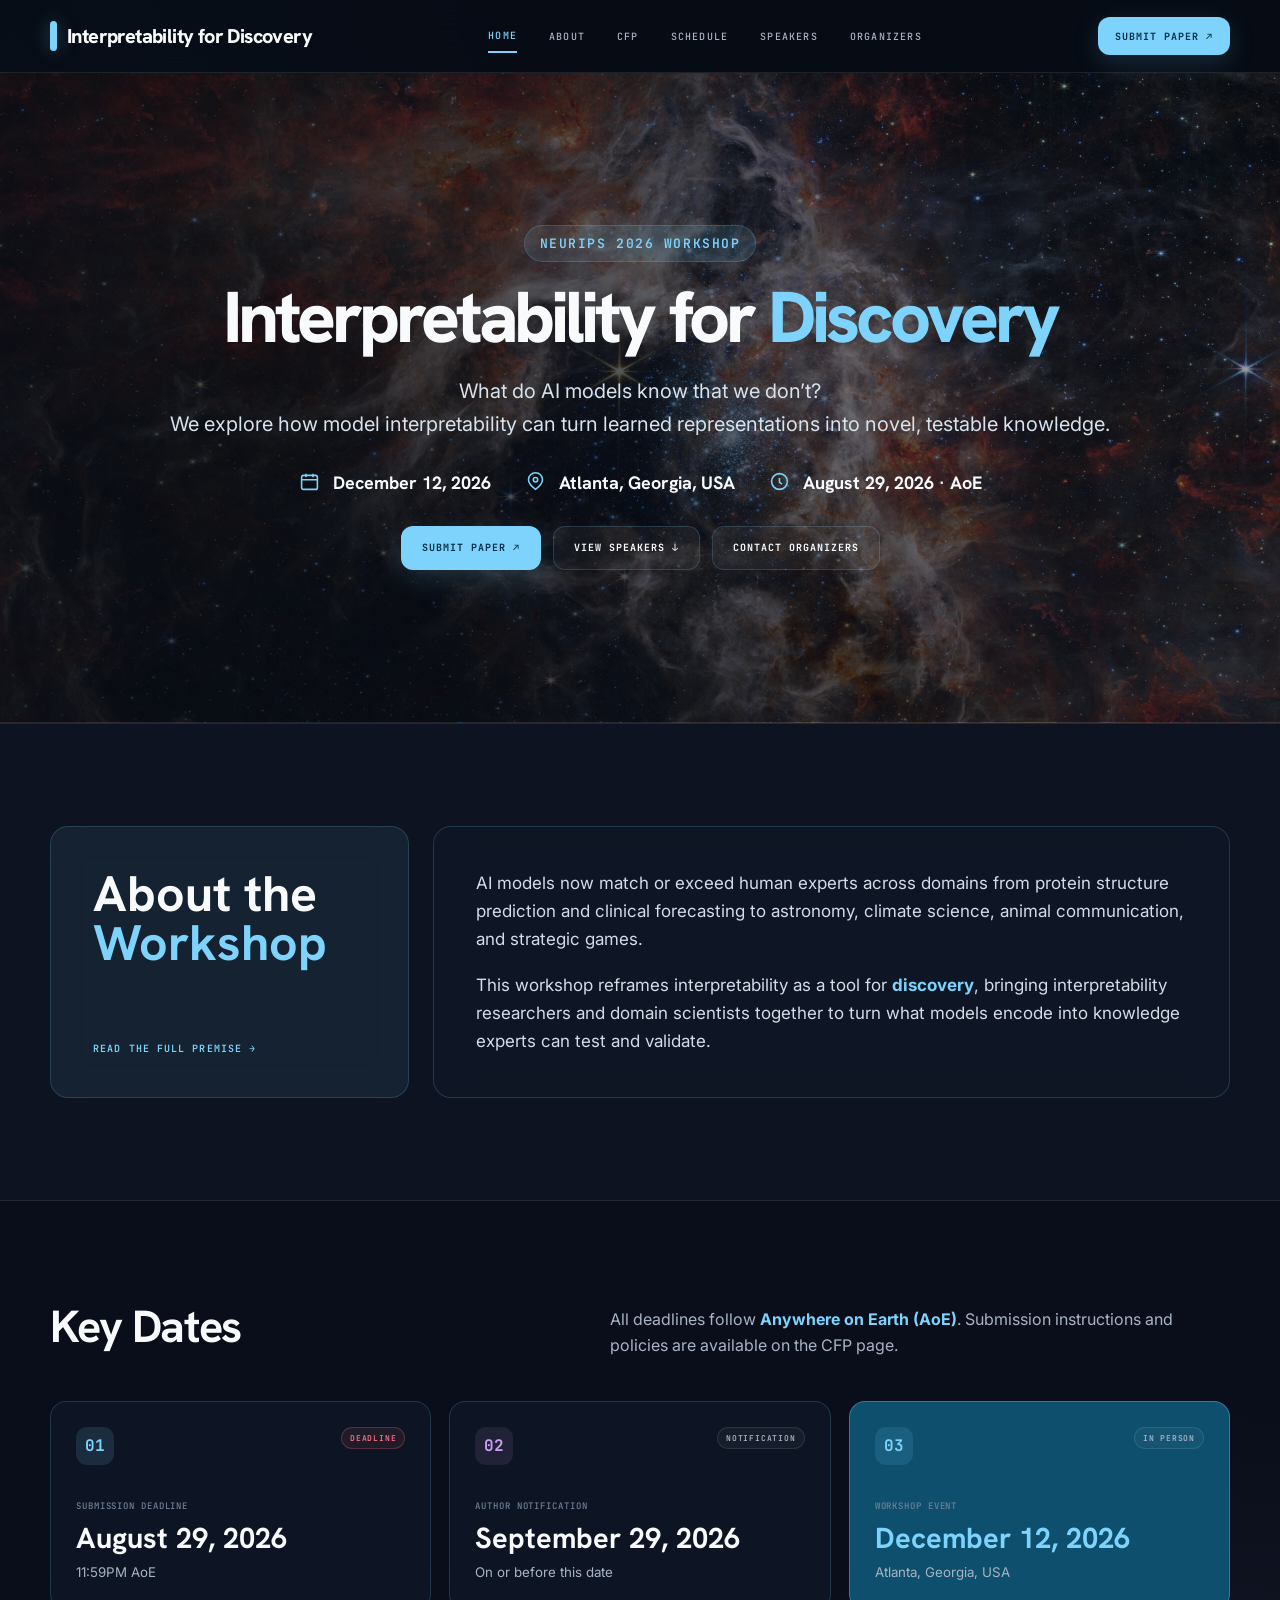
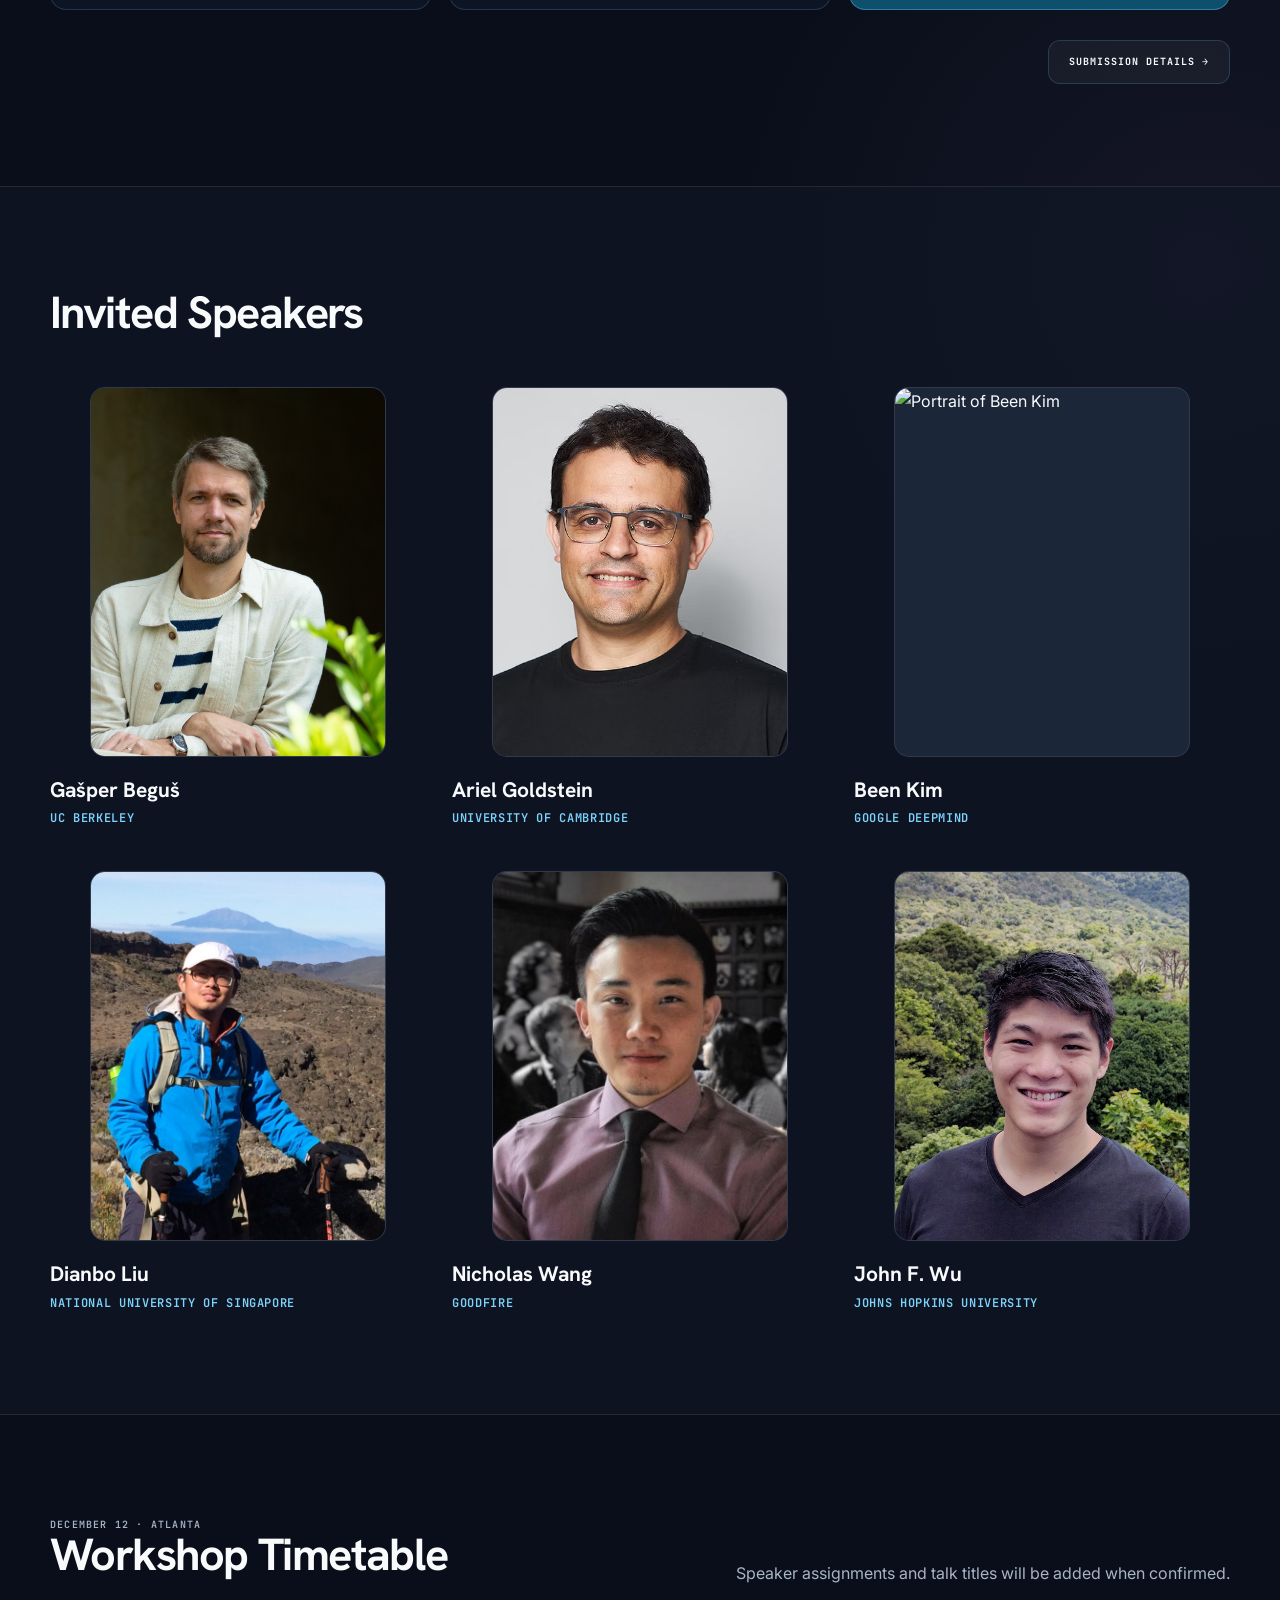
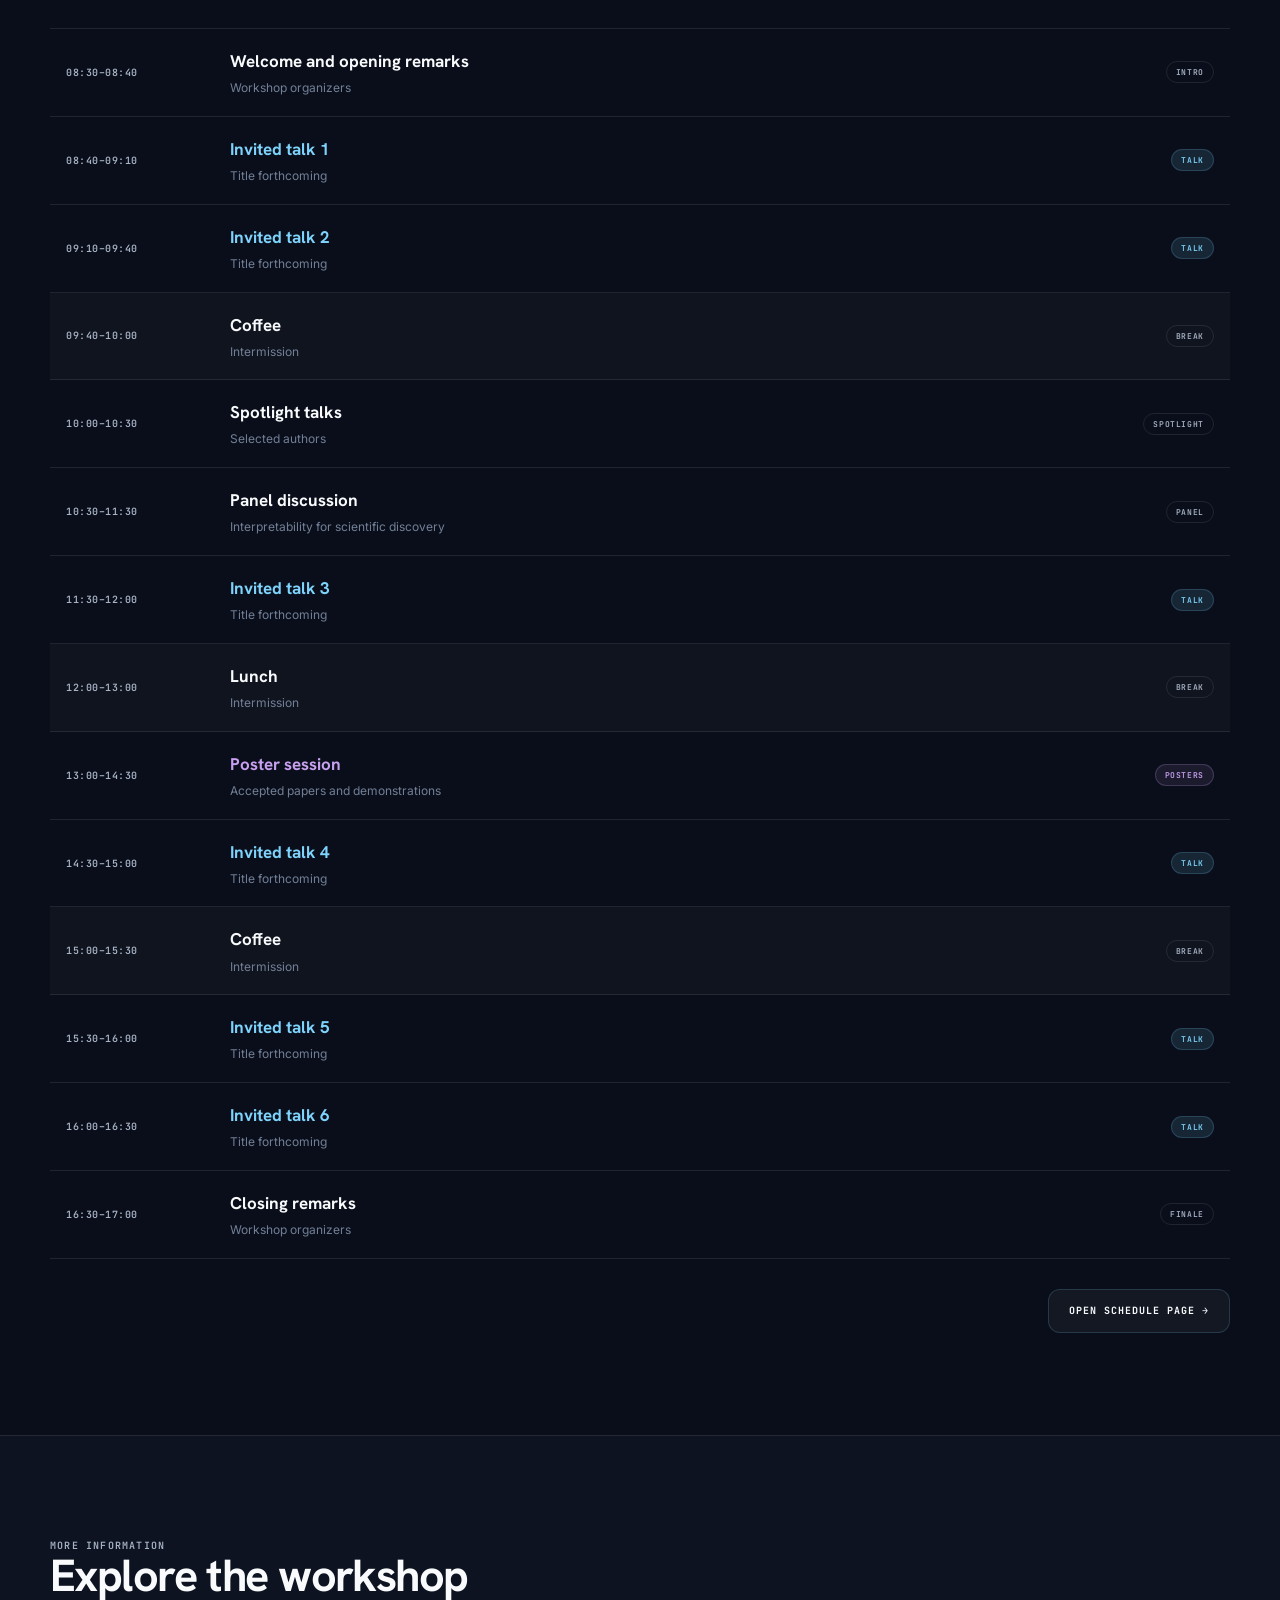
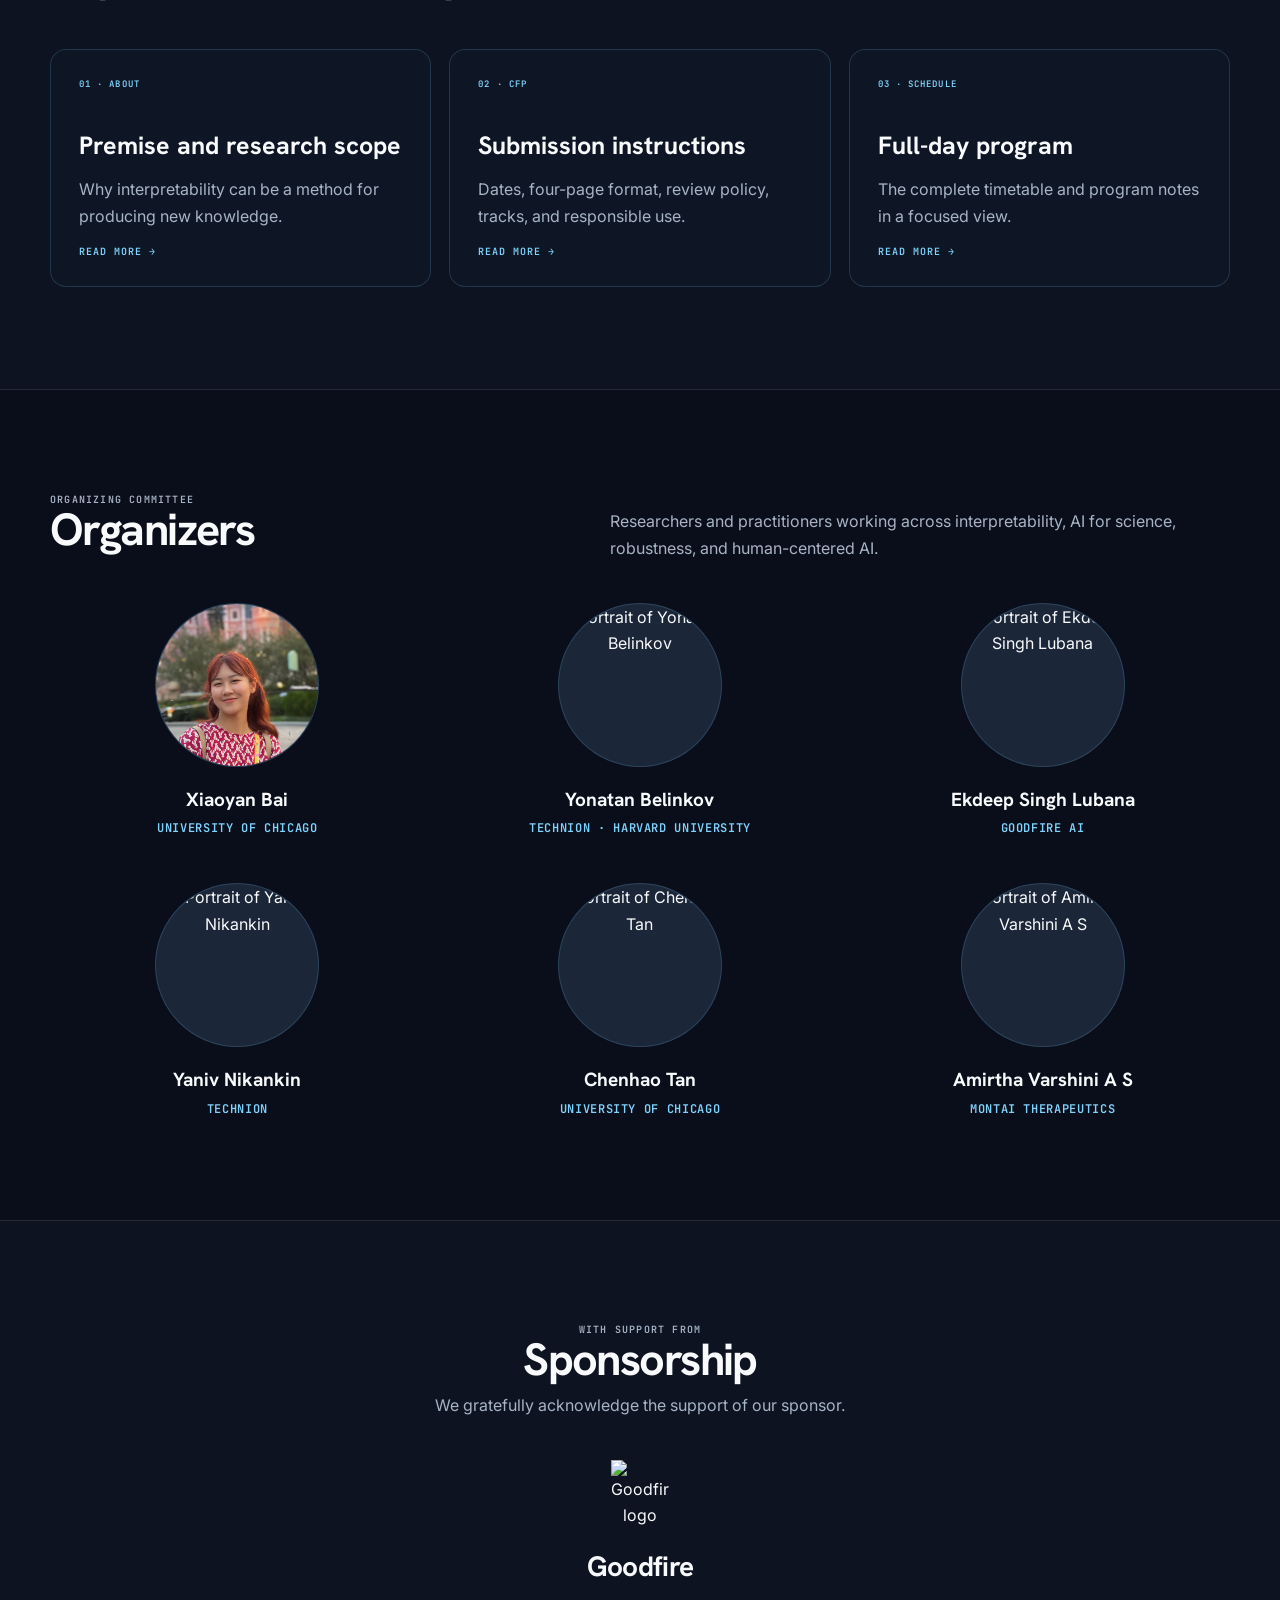
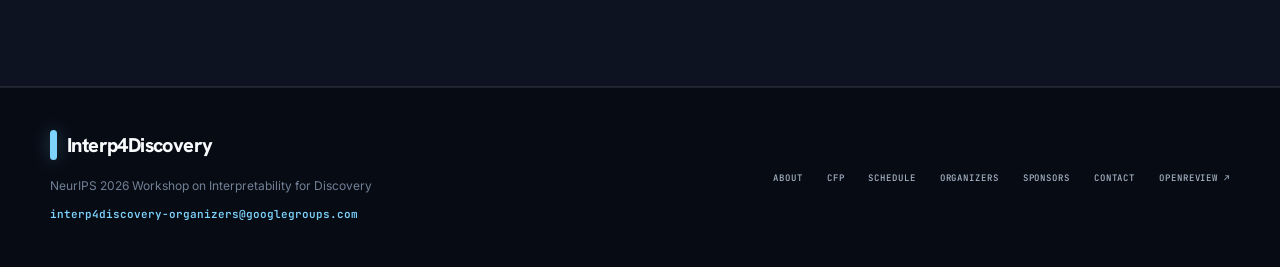
==== index.html @ ec015944 "version 1" ====
<!DOCTYPE html>
<html lang="en">
<head>
  <meta charset="UTF-8" />
  <meta name="viewport" content="width=device-width, initial-scale=1.0" />
  <meta name="description" content="Interpretability for Discovery, a NeurIPS 2026 workshop on using model interpretability to uncover new scientific knowledge." />
  <title>Interpretability for Discovery — NeurIPS 2026</title>
  <link rel="preconnect" href="https://fonts.googleapis.com" />
  <link rel="preconnect" href="https://fonts.gstatic.com" crossorigin />
  <link href="https://fonts.googleapis.com/css2?family=Hanken+Grotesk:wght@400;600;700;800&amp;family=Inter:wght@400;500;600&amp;family=JetBrains+Mono:wght@500;700&amp;display=swap" rel="stylesheet" />
  <link rel="stylesheet" href="styles.css" />
  <script src="site.js" defer></script>
</head>
<body>
  <a class="skip-link" href="#main">Skip to main content</a>

  <header class="site-header">
    <div class="container nav-shell">
      <a class="brand" href="index.html"><span class="brand-mark" aria-hidden="true"></span>Interpretability for Discovery</a>
      <nav class="nav-links" aria-label="Primary navigation">
        <a aria-current="page" href="index.html">Home</a>
        <a href="about.html">About</a>
        <a href="cfp.html">CFP</a>
        <a href="schedule.html">Schedule</a>
        <a href="#speakers">Speakers</a>
        <a href="#organizers">Organizers</a>
      </nav>
      <a class="button button-primary button-small" href="https://openreview.net/group?id=NeurIPS.cc/2026/Workshop/Interp4Discovery#tab-your-consoles" target="_blank" rel="noopener noreferrer">Submit paper ↗</a>
      <details class="mobile-menu">
        <summary>Menu</summary>
        <div>
          <a href="index.html">Home</a><a href="about.html">About</a><a href="cfp.html">CFP</a><a href="schedule.html">Schedule</a><a href="#speakers">Speakers</a><a href="#organizers">Organizers</a>
          <a href="https://openreview.net/group?id=NeurIPS.cc/2026/Workshop/Interp4Discovery#tab-your-consoles" target="_blank" rel="noopener noreferrer">Submit paper ↗</a>
        </div>
      </details>
    </div>
  </header>

  <main id="main">
    <section class="hero">
      <div class="container hero-grid">
        <div>
          <p class="eyebrow">NeurIPS 2026 Workshop</p>
          <h1>Interpretability for <span class="accent">Discovery</span></h1>
          <p class="hero-lead">What do AI models know that we don&rsquo;t?<br class="hero-lead-break"> We explore how model interpretability can turn learned representations into novel, testable knowledge.</p>
          <div class="hero-facts" aria-label="Workshop details">
            <div class="hero-fact">
              <svg aria-hidden="true" viewBox="0 0 24 24" fill="none" stroke="currentColor" stroke-width="1.8"><rect x="3" y="5" width="18" height="16" rx="2"/><path d="M8 3v4M16 3v4M3 10h18"/></svg>
              <div><strong>December 12, 2026</strong></div>
            </div>
            <div class="hero-fact">
              <svg aria-hidden="true" viewBox="0 0 24 24" fill="none" stroke="currentColor" stroke-width="1.8"><path d="M20 10c0 5-8 11-8 11S4 15 4 10a8 8 0 1 1 16 0Z"/><circle cx="12" cy="10" r="2.5"/></svg>
              <div><strong>Atlanta, Georgia, USA</strong></div>
            </div>
            <div class="hero-fact">
              <svg aria-hidden="true" viewBox="0 0 24 24" fill="none" stroke="currentColor" stroke-width="1.8"><path d="M12 8v5l3 2"/><circle cx="12" cy="12" r="9"/></svg>
              <div><strong>August 29, 2026 · AoE</strong></div>
            </div>
          </div>
          <div class="hero-actions">
            <a class="button button-primary" href="https://openreview.net/group?id=NeurIPS.cc/2026/Workshop/Interp4Discovery#tab-your-consoles" target="_blank" rel="noopener noreferrer">Submit paper ↗</a>
            <a class="button button-secondary" href="#speakers">View speakers ↓</a>
            <a class="button button-secondary" href="mailto:interp4discovery-organizers@googlegroups.com">Contact organizers</a>
          </div>
        </div>
      </div>
    </section>

    <section class="section section-alt">
      <div class="container frontier-grid">
        <div class="frontier-title glass">
          <div><h2>About the<br><span class="accent">Workshop</span></h2></div>
          <a href="about.html">Read the full premise →</a>
        </div>
        <div class="frontier-copy glass">
          <p>AI models now match or exceed human experts across domains from protein structure prediction and clinical forecasting to astronomy, climate science, animal communication, and strategic games.</p>
          <p>This workshop reframes interpretability as a tool for <strong class="accent">discovery</strong>, bringing interpretability researchers and domain scientists together to turn what models encode into knowledge experts can test and validate.</p>
        </div>
      </div>
    </section>

    <section class="section" id="dates">
      <div class="container">
        <div class="section-heading">
          <div><h2>Key Dates</h2></div>
          <p>All deadlines follow <strong class="accent">Anywhere on Earth (AoE)</strong>. Submission instructions and policies are available on the CFP page.</p>
        </div>
        <div class="date-grid">
          <article class="date-card glass">
            <div class="date-card-top"><span class="date-icon">01</span><span class="status">Deadline</span></div>
            <label>Submission deadline</label><strong>August 29, 2026</strong><small>11:59PM AoE</small>
          </article>
          <article class="date-card glass">
            <div class="date-card-top"><span class="date-icon">02</span><span class="status">Notification</span></div>
            <label>Author notification</label><strong>September 29, 2026</strong><small>On or before this date</small>
          </article>
          <article class="date-card date-card-featured glass">
            <div class="date-card-top"><span class="date-icon">03</span><span class="status">In person</span></div>
            <label>Workshop event</label><strong>December 12, 2026</strong><small>Atlanta, Georgia, USA</small>
          </article>
        </div>
        <div class="section-action"><a class="button button-secondary" href="cfp.html">Submission details →</a></div>
      </div>
    </section>

    <section class="section section-alt" id="speakers">
      <div class="container">
        <div class="section-heading">
          <div><h2>Invited Speakers</h2></div>
        </div>
        <div class="speaker-grid">
          <article class="speaker-card"><figure><img src="gasper.png" alt="Portrait of Gašper Beguš" /></figure><h3><a href="https://www.gasperbegus.com/home">Gašper Beguš</a></h3><p>UC Berkeley</p></article>
          <article class="speaker-card"><figure><img src="ArielPic.avif" alt="Portrait of Ariel Goldstein" /></figure><h3><a href="https://www.chia.cam.ac.uk/team/ariel-goldstein">Ariel Goldstein</a></h3><p>University of Cambridge</p></article>
          <article class="speaker-card"><figure><img class="been-photo" src="https://beenkim.github.io/images/Been_Kim.png" alt="Portrait of Been Kim" /></figure><h3><a href="https://beenkim.github.io/">Been Kim</a></h3><p>Google DeepMind</p></article>
          <article class="speaker-card"><figure><img src="DianboLiu.jpeg" alt="Portrait of Dianbo Liu" /></figure><h3><a href="https://www.asintelligence.xyz/">Dianbo Liu</a></h3><p>National University of Singapore</p></article>
          <article class="speaker-card"><figure><img src="nick.jpeg" alt="Portrait of Nicholas Wang" /></figure><h3><a href="https://www.linkedin.com/in/nkwang24/">Nicholas Wang</a></h3><p>Goodfire</p></article>
          <article class="speaker-card"><figure><img src="john.jpg" alt="Portrait of John F. Wu" /></figure><h3><a href="https://jwuphysics.github.io/">John F. Wu</a></h3><p>Johns Hopkins University</p></article>
        </div>
      </div>
    </section>

    <section class="section" id="timetable">
      <div class="container">
        <div class="section-heading">
          <div><p class="section-kicker">December 12 · Atlanta</p><h2>Workshop Timetable</h2></div>
          <p>Speaker assignments and talk titles will be added when confirmed.</p>
        </div>
        <div class="schedule-list">
          <article class="schedule-row"><time class="schedule-time">08:30–08:40</time><div><h3>Welcome and opening remarks</h3><p>Workshop organizers</p></div><span class="schedule-tag">Intro</span></article>
          <article class="schedule-row" data-kind="talk"><time class="schedule-time">08:40–09:10</time><div><h3>Invited talk 1</h3><p>Title forthcoming</p></div><span class="schedule-tag">Talk</span></article>
          <article class="schedule-row" data-kind="talk"><time class="schedule-time">09:10–09:40</time><div><h3>Invited talk 2</h3><p>Title forthcoming</p></div><span class="schedule-tag">Talk</span></article>
          <article class="schedule-row" data-kind="break"><time class="schedule-time">09:40–10:00</time><div><h3>Coffee</h3><p>Intermission</p></div><span class="schedule-tag">Break</span></article>
          <article class="schedule-row"><time class="schedule-time">10:00–10:30</time><div><h3>Spotlight talks</h3><p>Selected authors</p></div><span class="schedule-tag">Spotlight</span></article>
          <article class="schedule-row"><time class="schedule-time">10:30–11:30</time><div><h3>Panel discussion</h3><p>Interpretability for scientific discovery</p></div><span class="schedule-tag">Panel</span></article>
          <article class="schedule-row" data-kind="talk"><time class="schedule-time">11:30–12:00</time><div><h3>Invited talk 3</h3><p>Title forthcoming</p></div><span class="schedule-tag">Talk</span></article>
          <article class="schedule-row" data-kind="break"><time class="schedule-time">12:00–13:00</time><div><h3>Lunch</h3><p>Intermission</p></div><span class="schedule-tag">Break</span></article>
          <article class="schedule-row" data-kind="poster"><time class="schedule-time">13:00–14:30</time><div><h3>Poster session</h3><p>Accepted papers and demonstrations</p></div><span class="schedule-tag">Posters</span></article>
          <article class="schedule-row" data-kind="talk"><time class="schedule-time">14:30–15:00</time><div><h3>Invited talk 4</h3><p>Title forthcoming</p></div><span class="schedule-tag">Talk</span></article>
          <article class="schedule-row" data-kind="break"><time class="schedule-time">15:00–15:30</time><div><h3>Coffee</h3><p>Intermission</p></div><span class="schedule-tag">Break</span></article>
          <article class="schedule-row" data-kind="talk"><time class="schedule-time">15:30–16:00</time><div><h3>Invited talk 5</h3><p>Title forthcoming</p></div><span class="schedule-tag">Talk</span></article>
          <article class="schedule-row" data-kind="talk"><time class="schedule-time">16:00–16:30</time><div><h3>Invited talk 6</h3><p>Title forthcoming</p></div><span class="schedule-tag">Talk</span></article>
          <article class="schedule-row"><time class="schedule-time">16:30–17:00</time><div><h3>Closing remarks</h3><p>Workshop organizers</p></div><span class="schedule-tag">Finale</span></article>
        </div>
        <div class="section-action"><a class="button button-secondary" href="schedule.html">Open schedule page →</a></div>
      </div>
    </section>

    <section class="section section-alt">
      <div class="container">
        <div class="section-heading"><div><p class="section-kicker">More information</p><h2>Explore the workshop</h2></div></div>
        <div class="detail-grid">
          <a class="detail-card glass" href="about.html"><span>01 · About</span><h3>Premise and research scope</h3><p>Why interpretability can be a method for producing new knowledge.</p><strong>Read more →</strong></a>
          <a class="detail-card glass" href="cfp.html"><span>02 · CFP</span><h3>Submission instructions</h3><p>Dates, four-page format, review policy, tracks, and responsible use.</p><strong>Read more →</strong></a>
          <a class="detail-card glass" href="schedule.html"><span>03 · Schedule</span><h3>Full-day program</h3><p>The complete timetable and program notes in a focused view.</p><strong>Read more →</strong></a>
        </div>
      </div>
    </section>

    <section class="section" id="organizers">
      <div class="container">
        <div class="section-heading">
          <div><p class="section-kicker">Organizing committee</p><h2>Organizers</h2></div>
          <p>Researchers and practitioners working across interpretability, AI for science, robustness, and human-centered AI.</p>
        </div>
        <div class="organizer-grid">
          <article class="organizer-card">
            <figure><img src="xiaoyan_bai.jpg" alt="Portrait of Xiaoyan Bai" /></figure>
            <h3><a href="https://elena-baixy.github.io/">Xiaoyan Bai</a></h3><p>University of Chicago</p>
          </article>
          <article class="organizer-card">
            <figure><img src="https://belinkov.com/assets/img/prof_pic.jpg" alt="Portrait of Yonatan Belinkov" /></figure>
            <h3><a href="https://belinkov.com">Yonatan Belinkov</a></h3><p>Technion · Harvard University</p>
          </article>
          <article class="organizer-card">
            <figure><img src="https://ekdeepslubana.github.io/images/ekdeep.jpeg" alt="Portrait of Ekdeep Singh Lubana" /></figure>
            <h3><a href="https://ekdeepslubana.github.io/">Ekdeep Singh Lubana</a></h3><p>Goodfire AI</p>
          </article>
          <article class="organizer-card">
            <figure><img src="https://yaniv.nikankin.com/assets/img/me.jpg" alt="Portrait of Yaniv Nikankin" /></figure>
            <h3><a href="https://yaniv.nikankin.com">Yaniv Nikankin</a></h3><p>Technion</p>
          </article>
          <article class="organizer-card">
            <figure><img src="https://chenhaot.github.io/images/web_circle_small.jpg" alt="Portrait of Chenhao Tan" /></figure>
            <h3><a href="https://chenhaot.com">Chenhao Tan</a></h3><p>University of Chicago</p>
          </article>
          <article class="organizer-card">
            <figure><img src="https://live.staticflickr.com/65535/51378045263_94b4c638d2_z.jpg" alt="Portrait of Amirtha Varshini A S" /></figure>
            <h3><a href="https://amirtha255.github.io/">Amirtha Varshini A S</a></h3><p>Montai Therapeutics</p>
          </article>
        </div>
      </div>
    </section>

    <section class="section section-alt sponsor-section" id="sponsors">
      <div class="container">
        <div class="section-heading sponsor-heading">
          <div><p class="section-kicker">With support from</p><h2>Sponsorship</h2><p class="sponsor-copy">We gratefully acknowledge the support of our sponsor.</p></div>
        </div>
        <a class="sponsor-card" href="https://www.goodfire.ai/" target="_blank" rel="noopener noreferrer" aria-label="Visit Goodfire AI">
          <img src="https://cdn.prod.website-files.com/67b4608695ee3b31a669d3a9/67b8517988d0bb6505289e1f_logo%20mark.svg" alt="Goodfire logo" />
          <strong>Goodfire</strong>
        </a>
      </div>
    </section>

  </main>

  <footer class="site-footer">
    <div class="container footer-grid">
      <div><a class="brand" href="index.html"><span class="brand-mark" aria-hidden="true"></span>Interp4Discovery</a><p class="footer-copy">NeurIPS 2026 Workshop on Interpretability for Discovery</p><a class="footer-contact" href="mailto:interp4discovery-organizers@googlegroups.com">interp4discovery-organizers<wbr>@googlegroups.com</a></div>
      <nav class="footer-links" aria-label="Footer navigation"><a href="about.html">About</a><a href="cfp.html">CFP</a><a href="schedule.html">Schedule</a><a href="#organizers">Organizers</a><a href="#sponsors">Sponsors</a><a href="mailto:interp4discovery-organizers@googlegroups.com">Contact</a><a href="https://openreview.net/group?id=NeurIPS.cc/2026/Workshop/Interp4Discovery" target="_blank" rel="noopener noreferrer">OpenReview ↗</a></nav>
    </div>
  </footer>
</body>
</html>
---- styles.css ----
:root {
  --bg: #0a0e1a;
  --bg-deep: #070b14;
  --surface: #101827;
  --surface-soft: #141e30;
  --surface-high: #1b2639;
  --primary: #7dd3fc;
  --primary-soft: rgba(125, 211, 252, 0.12);
  --violet: #c8a0f0;
  --rose: #fb7185;
  --text: #f8fafc;
  --muted: #a7b4c6;
  --quiet: #718096;
  --line: rgba(255, 255, 255, 0.09);
  --line-blue: rgba(125, 211, 252, 0.18);
  --display: "Hanken Grotesk", sans-serif;
  --body: "Inter", sans-serif;
  --mono: "JetBrains Mono", monospace;
  --container: min(1180px, calc(100% - 48px));
  --ease: cubic-bezier(0.16, 1, 0.3, 1);
}

*, *::before, *::after { box-sizing: border-box; }

html {
  scroll-behavior: smooth;
  scroll-padding-top: 88px;
}

section[id] { scroll-margin-top: 88px; }

@view-transition { navigation: auto; }
::view-transition-old(root),
::view-transition-new(root) { animation-duration: 260ms; animation-timing-function: ease-out; }

body {
  min-width: 320px;
  margin: 0;
  color: var(--text);
  background:
    radial-gradient(circle at 8% 2%, rgba(125, 211, 252, 0.08), transparent 28rem),
    radial-gradient(circle at 94% 28%, rgba(200, 160, 240, 0.055), transparent 30rem),
    var(--bg);
  font: 400 16px/1.65 var(--body);
  -webkit-font-smoothing: antialiased;
}

::selection { color: var(--bg); background: var(--primary); }

h1, h2, h3, h4, p, figure, dl, dd, ul, ol { margin-top: 0; }
h1, h2, h3, h4 { font-family: var(--display); text-wrap: balance; }
p, li { text-wrap: pretty; }

a { color: inherit; text-decoration: none; }
a:focus-visible, summary:focus-visible { outline: 3px solid var(--primary); outline-offset: 4px; }

.container { width: var(--container); margin-inline: auto; }

.skip-link {
  position: fixed;
  top: 10px;
  left: 10px;
  z-index: 200;
  padding: 10px 15px;
  color: var(--bg);
  background: var(--primary);
  border-radius: 10px;
  font: 700 12px var(--mono);
  transform: translateY(-160%);
}
.skip-link:focus { transform: translateY(0); }

.site-header {
  position: sticky;
  top: 0;
  z-index: 100;
  background: rgba(7, 11, 20, 0.82);
  border-bottom: 1px solid var(--line);
  backdrop-filter: blur(22px);
  -webkit-backdrop-filter: blur(22px);
}

.nav-shell {
  min-height: 72px;
  display: flex;
  align-items: center;
  justify-content: space-between;
  gap: 24px;
}

.brand {
  display: inline-flex;
  align-items: center;
  gap: 10px;
  font: 800 20px/1 var(--display);
  letter-spacing: -0.03em;
}
.brand-mark {
  width: 7px;
  height: 30px;
  display: block;
  background: var(--primary);
  border-radius: 999px;
  box-shadow: 0 0 18px rgba(125, 211, 252, 0.35);
}

.nav-links { display: flex; align-items: center; gap: clamp(18px, 2.5vw, 34px); }
.nav-links a {
  padding-block: 9px;
  color: var(--muted);
  font: 500 10px var(--mono);
  letter-spacing: 0.12em;
  text-transform: uppercase;
  transition: color 220ms ease;
}
.nav-links a:hover, .nav-links a[aria-current="page"] { color: var(--primary); }
.nav-links a[aria-current="page"] { border-bottom: 2px solid var(--primary); }

.button {
  min-height: 44px;
  display: inline-flex;
  align-items: center;
  justify-content: center;
  gap: 10px;
  padding: 11px 20px;
  border: 1px solid transparent;
  border-radius: 12px;
  font: 700 10px var(--mono);
  letter-spacing: 0.1em;
  text-transform: uppercase;
  transition: transform 240ms var(--ease), background 240ms ease, border-color 240ms ease, box-shadow 240ms ease;
}
.button:hover { transform: translateY(-2px); }
.button-primary {
  color: #082f49;
  background: var(--primary);
  box-shadow: 0 8px 28px rgba(125, 211, 252, 0.16);
}
.button-primary:hover { background: #bae6fd; box-shadow: 0 10px 34px rgba(125, 211, 252, 0.28); }
.button-secondary { color: var(--text); background: rgba(255, 255, 255, 0.045); border-color: var(--line-blue); }
.button-secondary:hover { background: rgba(125, 211, 252, 0.09); border-color: rgba(125, 211, 252, 0.45); }
.button-small { min-height: 38px; padding: 9px 16px; }

.mobile-menu { display: none; position: relative; }
.mobile-menu summary {
  padding: 9px 12px;
  color: var(--primary);
  border: 1px solid var(--line-blue);
  border-radius: 10px;
  cursor: pointer;
  font: 600 10px var(--mono);
  letter-spacing: 0.1em;
  list-style: none;
  text-transform: uppercase;
}
.mobile-menu summary::-webkit-details-marker { display: none; }
.mobile-menu > div {
  position: absolute;
  top: calc(100% + 10px);
  right: 0;
  min-width: 210px;
  padding: 8px;
  background: rgba(16, 24, 39, 0.98);
  border: 1px solid var(--line-blue);
  border-radius: 14px;
  box-shadow: 0 18px 60px rgba(0, 0, 0, 0.4);
}
.mobile-menu a { display: block; padding: 12px; color: var(--muted); font: 500 11px var(--mono); text-transform: uppercase; }
.mobile-menu a:hover { color: var(--primary); }

.eyebrow {
  width: fit-content;
  margin-bottom: 20px;
  padding: 7px 11px;
  color: var(--primary);
  background: var(--primary-soft);
  border: 1px solid var(--line-blue);
  border-radius: 999px;
  font: 600 10px var(--mono);
  letter-spacing: 0.12em;
  text-transform: uppercase;
}

.glass {
  background: rgba(16, 24, 39, 0.72);
  border: 1px solid var(--line-blue);
  backdrop-filter: blur(18px);
  -webkit-backdrop-filter: blur(18px);
}

@keyframes enter-up {
  from { opacity: 0; transform: translateY(18px); }
  to { opacity: 1; transform: translateY(0); }
}

@keyframes enter-down {
  from { opacity: 0; transform: translateY(-12px); }
  to { opacity: 1; transform: translateY(0); }
}

.site-header { animation: enter-down 520ms var(--ease) both; }
.hero-grid > div > *,
.page-hero .container > * { animation: enter-up 720ms var(--ease) both; }
.hero-grid > div > :nth-child(1), .page-hero .container > :nth-child(1) { animation-delay: 80ms; }
.hero-grid > div > :nth-child(2), .page-hero .container > :nth-child(2) { animation-delay: 150ms; }
.hero-grid > div > :nth-child(3), .page-hero .container > :nth-child(3) { animation-delay: 220ms; }
.hero-grid > div > :nth-child(4) { animation-delay: 290ms; }
.hero-grid > div > :nth-child(5) { animation-delay: 360ms; }

.reveal-item {
  opacity: 0;
  transform: translateY(20px);
  transition:
    opacity 680ms var(--ease) var(--reveal-delay, 0ms),
    transform 680ms var(--ease) var(--reveal-delay, 0ms);
}
.reveal-item.is-visible { opacity: 1; transform: translateY(0); }

.hero {
  position: relative;
  min-height: 650px;
  display: flex;
  align-items: center;
  overflow: hidden;
  background:
    linear-gradient(90deg, rgba(7, 11, 20, 0.74) 0%, rgba(7, 11, 20, 0.61) 54%, rgba(7, 11, 20, 0.28) 100%),
    linear-gradient(180deg, rgba(10, 14, 26, 0.03), rgba(10, 14, 26, 0.34)),
    url("hero-bg.png") center / cover no-repeat;
  border-bottom: 1px solid var(--line);
}
.hero-grid {
  position: relative;
  display: grid;
  grid-template-columns: 1fr;
  gap: clamp(44px, 7vw, 94px);
  align-items: center;
  padding-block: clamp(74px, 10vw, 124px);
}
.hero-grid > div { text-align: center; }
.hero .eyebrow {
  margin-inline: auto;
  padding: 9px 15px;
  font-size: 13px;
}
.hero h1 {
  max-width: none;
  margin-bottom: 22px;
  font-size: clamp(48px, 6vw, 72px);
  font-weight: 800;
  letter-spacing: -0.055em;
  line-height: 0.98;
}
.accent { color: var(--primary); }
.hero-lead {
  max-width: 980px;
  margin: 0 auto 28px;
  color: #d7e2ed;
  font-size: clamp(17px, 1.7vw, 20px);
  line-height: 1.65;
}
.hero-lead-break { display: block; }
.hero-facts { display: flex; flex-wrap: wrap; justify-content: center; gap: 24px 34px; margin-bottom: 32px; }
.hero-fact { display: grid; grid-template-columns: 24px 1fr; gap: 10px; align-items: start; }
.hero-fact svg { width: 21px; height: 21px; margin-top: 2px; color: var(--primary); }
.hero-fact span { display: block; color: var(--quiet); font: 500 9px var(--mono); letter-spacing: 0.1em; text-transform: uppercase; }
.hero-fact strong { display: block; margin-top: 2px; font: 700 18px var(--display); }
.hero-actions { display: flex; flex-wrap: wrap; justify-content: center; gap: 12px; }

@media (min-width: 1000px) {
  .hero h1 { white-space: nowrap; }
}

.section { padding-block: clamp(70px, 8vw, 108px); }
.section-alt { background: rgba(16, 24, 39, 0.52); border-block: 1px solid var(--line); }
.section-heading { display: flex; justify-content: space-between; gap: 28px; align-items: end; margin-bottom: 42px; }
.section-heading h2 { margin-bottom: 8px; font-size: clamp(32px, 4vw, 45px); letter-spacing: -0.035em; line-height: 1.05; }
.section-heading p { max-width: 620px; margin-bottom: 0; color: var(--muted); }
.section-kicker { color: var(--primary); font: 600 10px var(--mono); letter-spacing: 0.12em; text-transform: uppercase; }

.frontier-grid { display: grid; grid-template-columns: minmax(220px, 0.45fr) minmax(0, 1fr); gap: 24px; }
.frontier-title, .frontier-copy { padding: clamp(26px, 4vw, 42px); border-radius: 18px; }
.frontier-title { display: flex; flex-direction: column; justify-content: space-between; min-height: 260px; background: rgba(125, 211, 252, 0.08); }
.frontier-title h2 { margin: 0; font-size: clamp(34px, 4vw, 50px); line-height: 0.98; }
.frontier-title a { color: var(--primary); font: 600 10px var(--mono); letter-spacing: 0.11em; text-transform: uppercase; }
.frontier-copy p { color: #d2dde8; font-size: 17px; }
.frontier-copy p:last-child { margin-bottom: 0; }

.date-grid { display: grid; grid-template-columns: repeat(3, 1fr); gap: 18px; }
.date-card { min-height: 205px; padding: 25px; border-radius: 16px; transition: transform 260ms var(--ease), border-color 260ms ease; }
.date-card:hover { transform: translateY(-4px); border-color: rgba(125, 211, 252, 0.45); }
.date-card-top { display: flex; justify-content: space-between; align-items: start; margin-bottom: 35px; }
.date-icon { width: 38px; height: 38px; display: grid; place-items: center; color: var(--primary); background: var(--primary-soft); border-radius: 11px; font: 700 16px var(--mono); }
.status { padding: 5px 8px; color: var(--muted); background: rgba(255, 255, 255, 0.04); border: 1px solid var(--line); border-radius: 999px; font: 600 8px var(--mono); letter-spacing: 0.1em; text-transform: uppercase; }
.date-card:first-child .status { color: var(--rose); border-color: rgba(251, 113, 133, 0.25); background: rgba(251, 113, 133, 0.08); }
.date-card:nth-child(2) .date-icon { color: var(--violet); background: rgba(200, 160, 240, 0.1); }
.date-card label { display: block; margin-bottom: 7px; color: var(--quiet); font: 500 9px var(--mono); letter-spacing: 0.1em; text-transform: uppercase; }
.date-card strong { display: block; font: 700 clamp(22px, 2.6vw, 29px) var(--display); }
.date-card small { display: block; margin-top: 5px; color: var(--muted); }
.date-card-featured { background: #0d4f6d; border-color: rgba(125, 211, 252, 0.34); }
.date-card-featured strong { color: var(--primary); }

.speaker-grid { display: grid; grid-template-columns: repeat(3, 1fr); gap: 44px 26px; }
.speaker-card figure { position: relative; aspect-ratio: 4 / 5; margin-bottom: 16px; overflow: hidden; background: var(--surface-high); border: 1px solid var(--line); border-radius: 15px; }
.speaker-card img { width: 100%; height: 100%; display: block; object-fit: cover; object-position: center 24%; transition: transform 700ms var(--ease), opacity 400ms ease; }
.speaker-card img.been-photo { object-position: 36% 24%; }
.speaker-card:hover img { transform: scale(1.035); }
.speaker-card h3 { margin-bottom: 2px; font-size: 21px; }
.speaker-card h3 a:hover { color: var(--primary); }
.speaker-card p { margin: 0; color: var(--primary); font: 600 12px/1.5 var(--mono); letter-spacing: 0.055em; text-transform: uppercase; }

.organizer-grid { display: grid; grid-template-columns: repeat(3, 1fr); gap: 46px 28px; }
.organizer-card { text-align: center; }
.organizer-card figure {
  width: clamp(126px, 14vw, 164px);
  aspect-ratio: 1;
  margin: 0 auto 17px;
  overflow: hidden;
  background: var(--surface-high);
  border: 1px solid var(--line-blue);
  border-radius: 50%;
}
.organizer-card img { width: 100%; height: 100%; display: block; object-fit: cover; transition: transform 650ms var(--ease); }
.organizer-card:hover img { transform: scale(1.045); }
.organizer-card h3 { margin-bottom: 4px; font-size: 19px; }
.organizer-card h3 a:hover { color: var(--primary); }
.organizer-card p { margin: 0; color: var(--primary); font: 600 12px/1.5 var(--mono); letter-spacing: 0.055em; text-transform: uppercase; }

.sponsor-section { text-align: center; }
.sponsor-heading { justify-content: center; text-align: center; }
.sponsor-heading .sponsor-copy { margin: 0 auto; color: var(--muted); }
.sponsor-card {
  width: fit-content;
  margin-inline: auto;
  display: flex;
  flex-direction: column;
  gap: 12px;
  align-items: center;
  text-align: center;
  transition: transform 260ms var(--ease), opacity 260ms ease;
}
.sponsor-card:hover { transform: translateY(-3px); opacity: 0.82; }
.sponsor-card img { width: 58px; height: 76px; display: block; object-fit: contain; }
.sponsor-card strong { display: block; font: 700 28px var(--display); letter-spacing: -0.025em; }

.schedule-list { overflow: hidden; border-top: 1px solid var(--line); }
.schedule-row {
  display: grid;
  grid-template-columns: 140px minmax(0, 1fr) auto;
  gap: 24px;
  align-items: center;
  min-height: 86px;
  padding: 18px 16px;
  border-bottom: 1px solid var(--line);
  transition: background 220ms ease;
}
.schedule-row:hover { background: rgba(125, 211, 252, 0.045); }
.schedule-time { color: var(--muted); font: 600 10px var(--mono); letter-spacing: 0.05em; }
.schedule-row h3 { margin-bottom: 3px; font-size: 17px; }
.schedule-row p { margin: 0; color: var(--quiet); font-size: 12px; }
.schedule-row[data-kind="talk"] h3 { color: var(--primary); }
.schedule-row[data-kind="poster"] h3 { color: var(--violet); }
.schedule-tag { padding: 5px 9px; color: var(--muted); border: 1px solid var(--line); border-radius: 999px; font: 600 8px var(--mono); letter-spacing: 0.08em; text-transform: uppercase; }
.schedule-row[data-kind="talk"] .schedule-tag { color: var(--primary); background: var(--primary-soft); border-color: var(--line-blue); }
.schedule-row[data-kind="poster"] .schedule-tag { color: var(--violet); background: rgba(200, 160, 240, 0.09); border-color: rgba(200, 160, 240, 0.22); }
.schedule-row[data-kind="break"] { background: rgba(255, 255, 255, 0.025); }
.section-action { margin-top: 30px; display: flex; justify-content: flex-end; }

.detail-grid { display: grid; grid-template-columns: repeat(3, 1fr); gap: 18px; }
.detail-card { min-height: 230px; padding: 28px; display: flex; flex-direction: column; border-radius: 16px; transition: transform 260ms var(--ease), background 260ms ease; }
.detail-card:hover { transform: translateY(-4px); background: rgba(20, 30, 48, 0.92); }
.detail-card span { color: var(--primary); font: 600 9px var(--mono); letter-spacing: 0.12em; text-transform: uppercase; }
.detail-card h3 { margin: 35px 0 10px; font-size: 25px; }
.detail-card p { color: var(--muted); }
.detail-card strong { margin-top: auto; color: var(--primary); font: 600 10px var(--mono); letter-spacing: 0.1em; text-transform: uppercase; }

.page-hero { padding: clamp(92px, 12vw, 150px) 0 clamp(60px, 8vw, 95px); border-bottom: 1px solid var(--line); }
.page-hero h1 { margin-bottom: 18px; font-size: clamp(44px, 6vw, 66px); letter-spacing: -0.045em; line-height: 1; }
.page-hero p { max-width: 760px; margin: 0; color: var(--muted); font-size: 18px; }

.content-grid { display: grid; grid-template-columns: minmax(250px, 0.38fr) minmax(0, 1fr); gap: 24px; align-items: start; }
.content-sidebar { position: sticky; top: 96px; display: grid; gap: 16px; }
.content-panel { padding: clamp(25px, 4vw, 42px); border-radius: 18px; }
.content-panel + .content-panel { margin-top: 20px; }
.content-panel h2 { margin-bottom: 24px; padding-bottom: 16px; border-bottom: 1px solid var(--line); font-size: clamp(28px, 3.5vw, 39px); }
.content-panel h3 { margin: 35px 0 14px; font-size: 23px; }
.content-panel p, .content-panel li { color: #cbd6e2; }
.content-panel ul { padding-left: 20px; }
.content-panel li + li { margin-top: 10px; }

.side-card { padding: 24px; border-radius: 16px; }
.side-card h2, .side-card h3 { margin-bottom: 20px; font-size: 21px; }
.side-date { padding: 13px 0 13px 17px; border-left: 3px solid var(--primary); }
.side-date + .side-date { margin-top: 10px; }
.side-date:nth-of-type(2) { border-color: var(--violet); }
.side-date span { display: block; color: var(--quiet); font: 500 8px var(--mono); letter-spacing: 0.1em; text-transform: uppercase; }
.side-date strong { display: block; margin-top: 2px; font: 700 18px var(--display); }
.side-card .button { width: 100%; margin-top: 22px; }

.question-grid, .topic-grid, .policy-grid { display: grid; gap: 18px; }
.question-grid { grid-template-columns: repeat(3, 1fr); }
.topic-grid { grid-template-columns: 1fr; }
.policy-grid { grid-template-columns: repeat(2, 1fr); }
.question-card, .topic-card, .policy-card { padding: 25px; background: rgba(255, 255, 255, 0.035); border: 1px solid var(--line); border-radius: 15px; }
.question-card span, .topic-card span { color: var(--primary); font: 600 9px var(--mono); letter-spacing: 0.1em; text-transform: uppercase; }
.question-card h3, .topic-card h3, .policy-card h3 { margin: 18px 0 9px; font-size: 20px; }
.question-card p, .topic-card p, .policy-card p { margin: 0; font-size: 14px; }
.topic-card { display: grid; grid-template-columns: 54px minmax(0, 1fr); gap: 18px; }
.topic-card > span { width: 45px; height: 45px; display: grid; place-items: center; color: #082f49; background: var(--primary); border-radius: 13px; }
.topic-card h3 { margin-top: 0; }

.format-summary { display: grid; grid-template-columns: repeat(2, 1fr); gap: 16px; }
.format-card { padding: 24px; background: rgba(255, 255, 255, 0.04); border: 1px solid var(--line); border-radius: 15px; }
.format-card span { color: var(--primary); font: 600 9px var(--mono); letter-spacing: 0.1em; text-transform: uppercase; }
.format-card strong { display: block; margin: 12px 0 4px; font: 700 31px var(--display); }
.format-card p { margin: 0; font-size: 13px; }

.full-schedule { overflow: hidden; border-radius: 18px; }
.full-schedule .schedule-row { min-height: 100px; padding-inline: clamp(18px, 3vw, 30px); }
.schedule-meta { display: flex; flex-wrap: wrap; gap: 12px; margin-bottom: 24px; }
.meta-chip { padding: 10px 14px; color: var(--muted); border-radius: 12px; font: 500 10px var(--mono); letter-spacing: 0.06em; }
.meta-chip strong { color: var(--primary); }

.site-footer { padding-block: 42px; background: var(--bg-deep); border-top: 1px solid var(--line); }
.footer-grid { display: flex; justify-content: space-between; gap: 30px; align-items: center; }
.footer-copy { margin: 8px 0 0; color: var(--quiet); font-size: 12px; }
.footer-contact { display: inline-block; margin-top: 10px; color: var(--primary); font: 600 11px/1.5 var(--mono); overflow-wrap: anywhere; }
.footer-contact:hover { color: #bae6fd; }
.footer-links { display: flex; flex-wrap: wrap; gap: 24px; }
.footer-links a { color: var(--muted); font: 500 9px var(--mono); letter-spacing: 0.1em; text-transform: uppercase; }
.footer-links a:hover { color: var(--primary); }

@media (max-width: 900px) {
  .nav-links, .nav-shell > .button { display: none; }
  .mobile-menu { display: block; }
  .hero-grid { grid-template-columns: 1fr; }
  .date-grid, .detail-grid { grid-template-columns: 1fr 1fr; }
  .speaker-grid { grid-template-columns: repeat(2, 1fr); }
  .organizer-grid { grid-template-columns: repeat(2, 1fr); }
  .content-grid { grid-template-columns: 1fr; }
  .content-sidebar { position: static; grid-template-columns: repeat(2, 1fr); }
  .question-grid { grid-template-columns: 1fr; }
}

@media (max-width: 720px) {
  :root { --container: min(100% - 28px, 620px); }
  .nav-links, .nav-shell > .button { display: none; }
  .mobile-menu { display: block; }
  .hero { min-height: auto; }
  .hero-grid { padding-block: 72px; }
  .hero h1 { font-size: clamp(43px, 13vw, 62px); }
  .hero-facts { display: grid; grid-template-columns: 1fr; gap: 16px; }
  .section-heading, .footer-grid { align-items: flex-start; flex-direction: column; }
  .frontier-grid, .date-grid, .detail-grid, .content-sidebar, .format-summary, .policy-grid { grid-template-columns: 1fr; }
  .frontier-title { min-height: 210px; }
  .schedule-row { grid-template-columns: 1fr auto; gap: 9px 16px; padding: 18px 4px; }
  .schedule-time { grid-column: 1; }
  .schedule-row > div { grid-column: 1; }
  .schedule-tag { grid-column: 2; grid-row: 1; }
  .section-action { justify-content: flex-start; }
  .topic-card { grid-template-columns: 45px minmax(0, 1fr); }
}

@media (max-width: 480px) {
  .brand { font-size: 18px; }
  .hero-actions .button { width: 100%; }
  .speaker-grid { grid-template-columns: 1fr; }
  .organizer-grid { grid-template-columns: 1fr 1fr; gap-inline: 14px; }
  .speaker-card figure { aspect-ratio: 4 / 4.5; }
  .sponsor-card strong { font-size: 25px; }
}

@media (prefers-reduced-motion: reduce) {
  html { scroll-behavior: auto; }
  *, *::before, *::after { transition-duration: 0.01ms !important; animation-duration: 0.01ms !important; animation-delay: 0ms !important; }
  .reveal-item { opacity: 1; transform: none; }
}

@media print {
  .site-header, .mobile-menu, .hero-actions, .button { display: none !important; }
  body { color: #111827; background: white; }
  .glass, .section-alt { background: white; border-color: #cbd5e1; backdrop-filter: none; }
  .site-footer { background: white; }
}
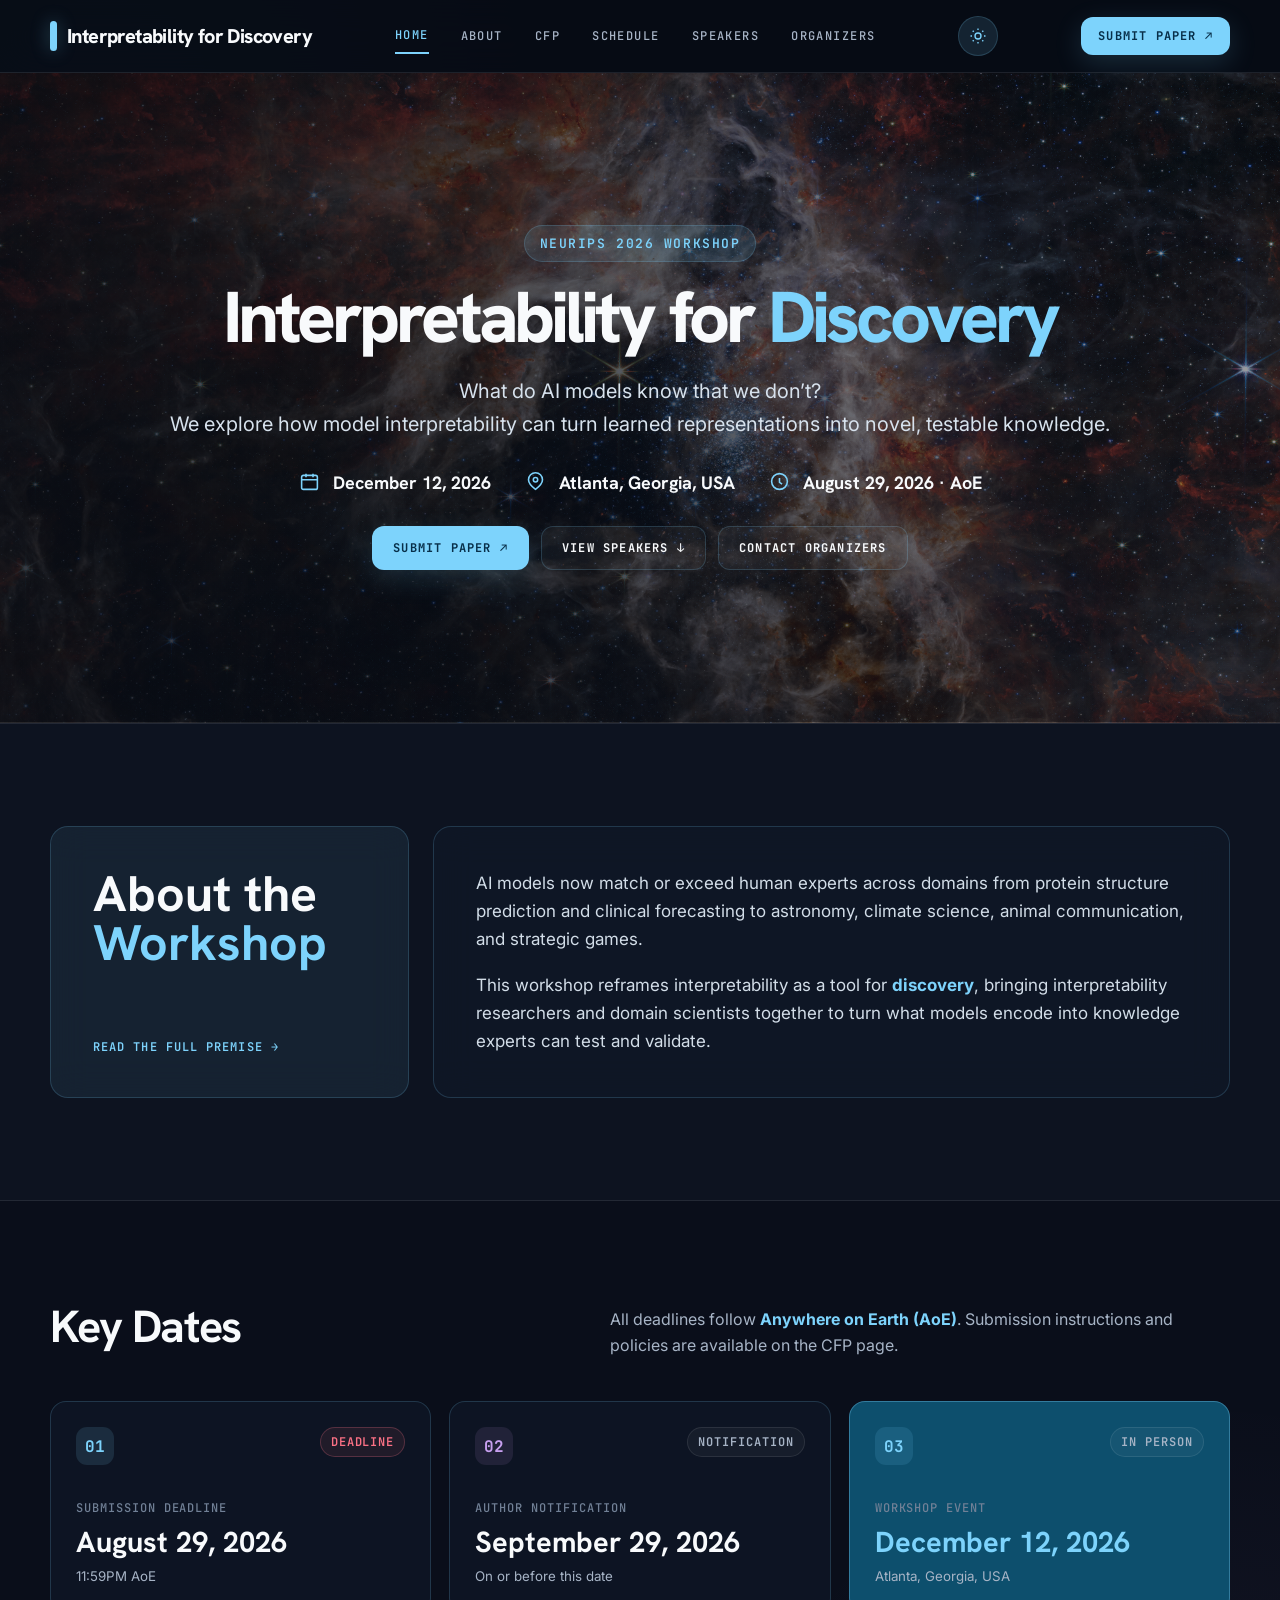
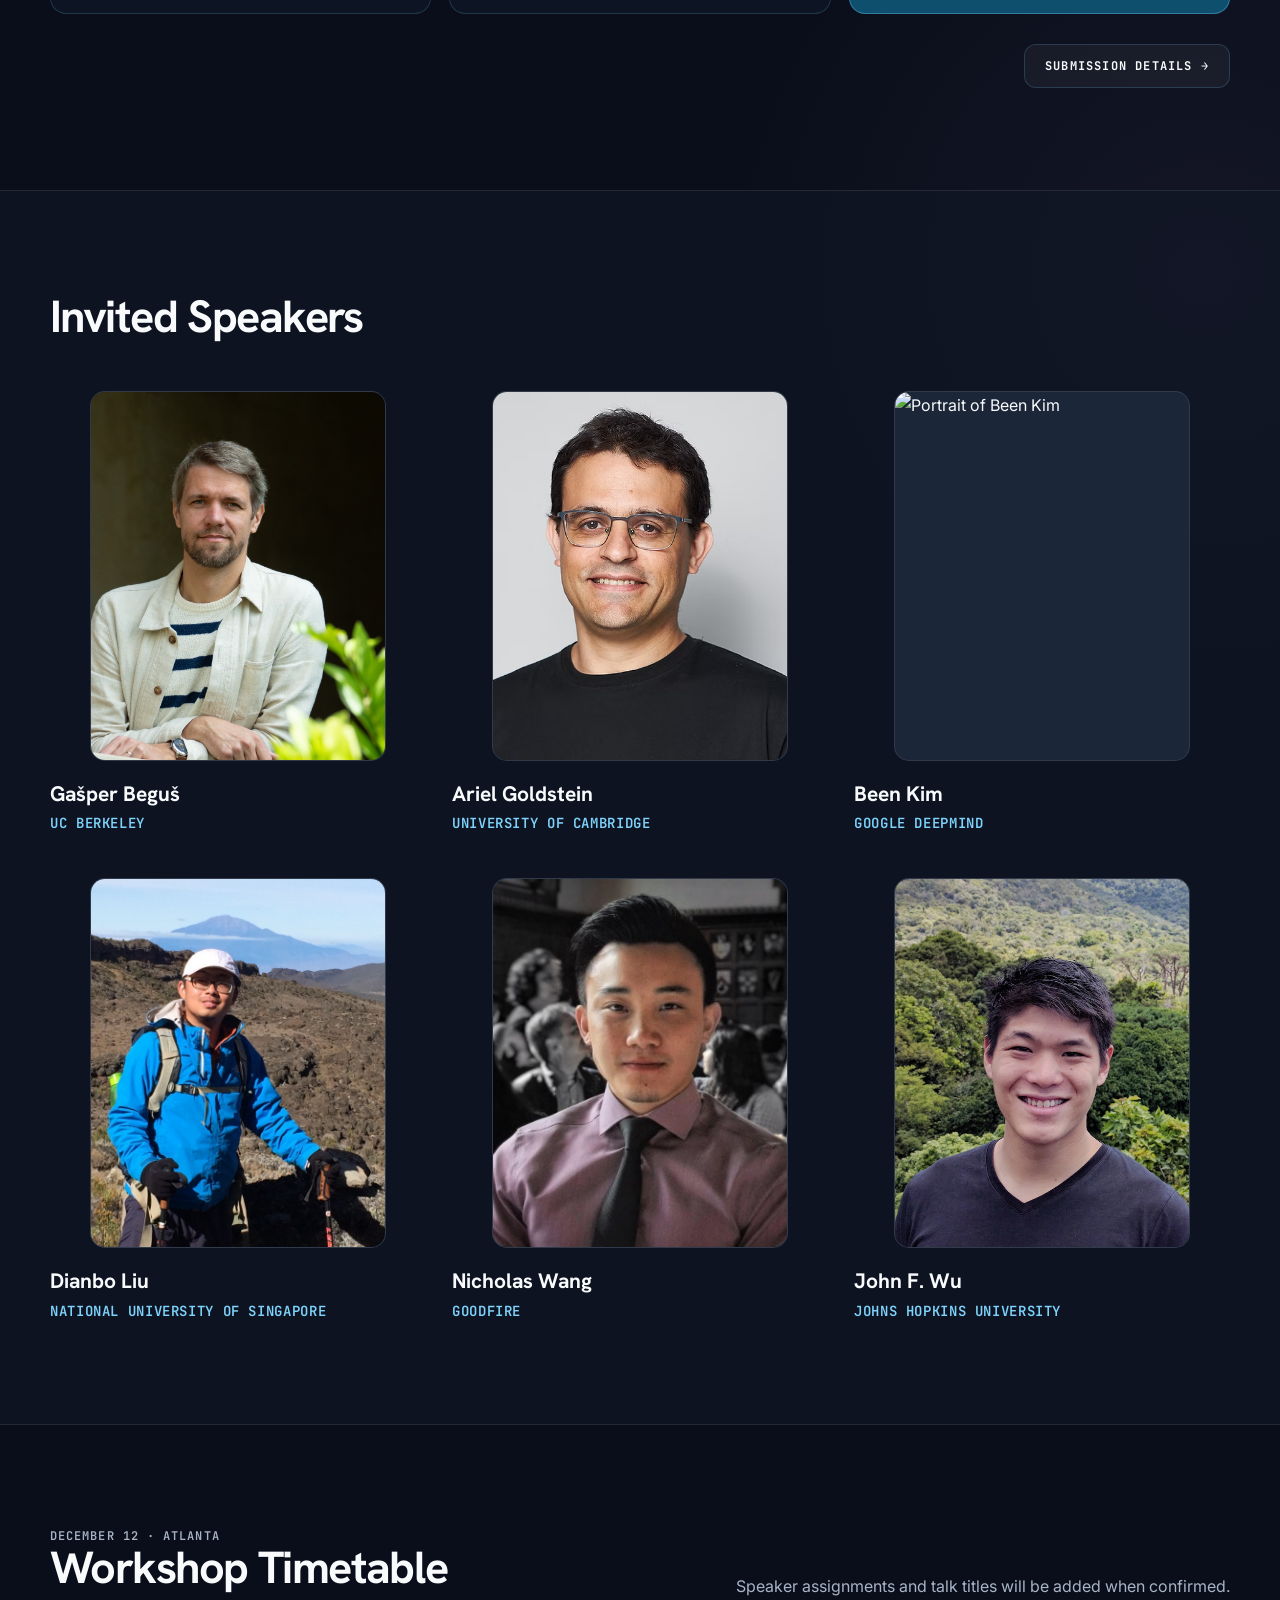
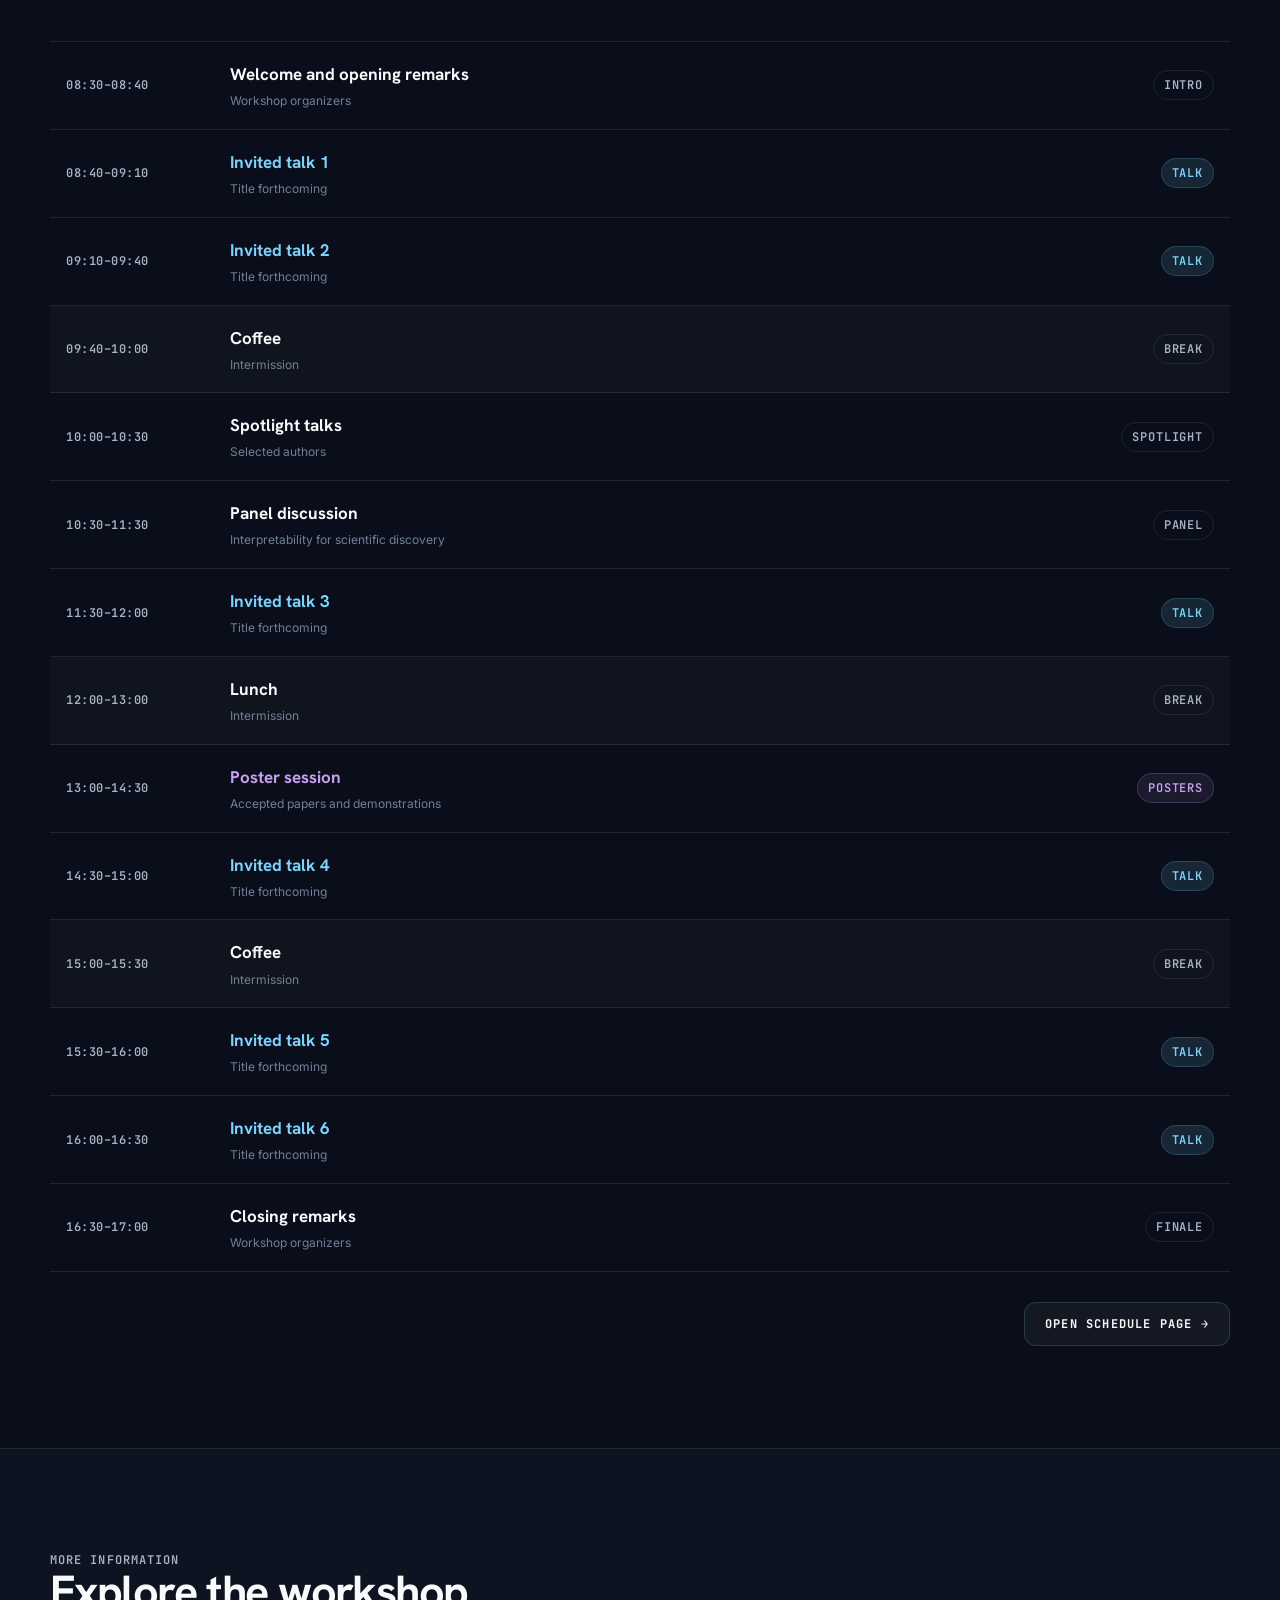
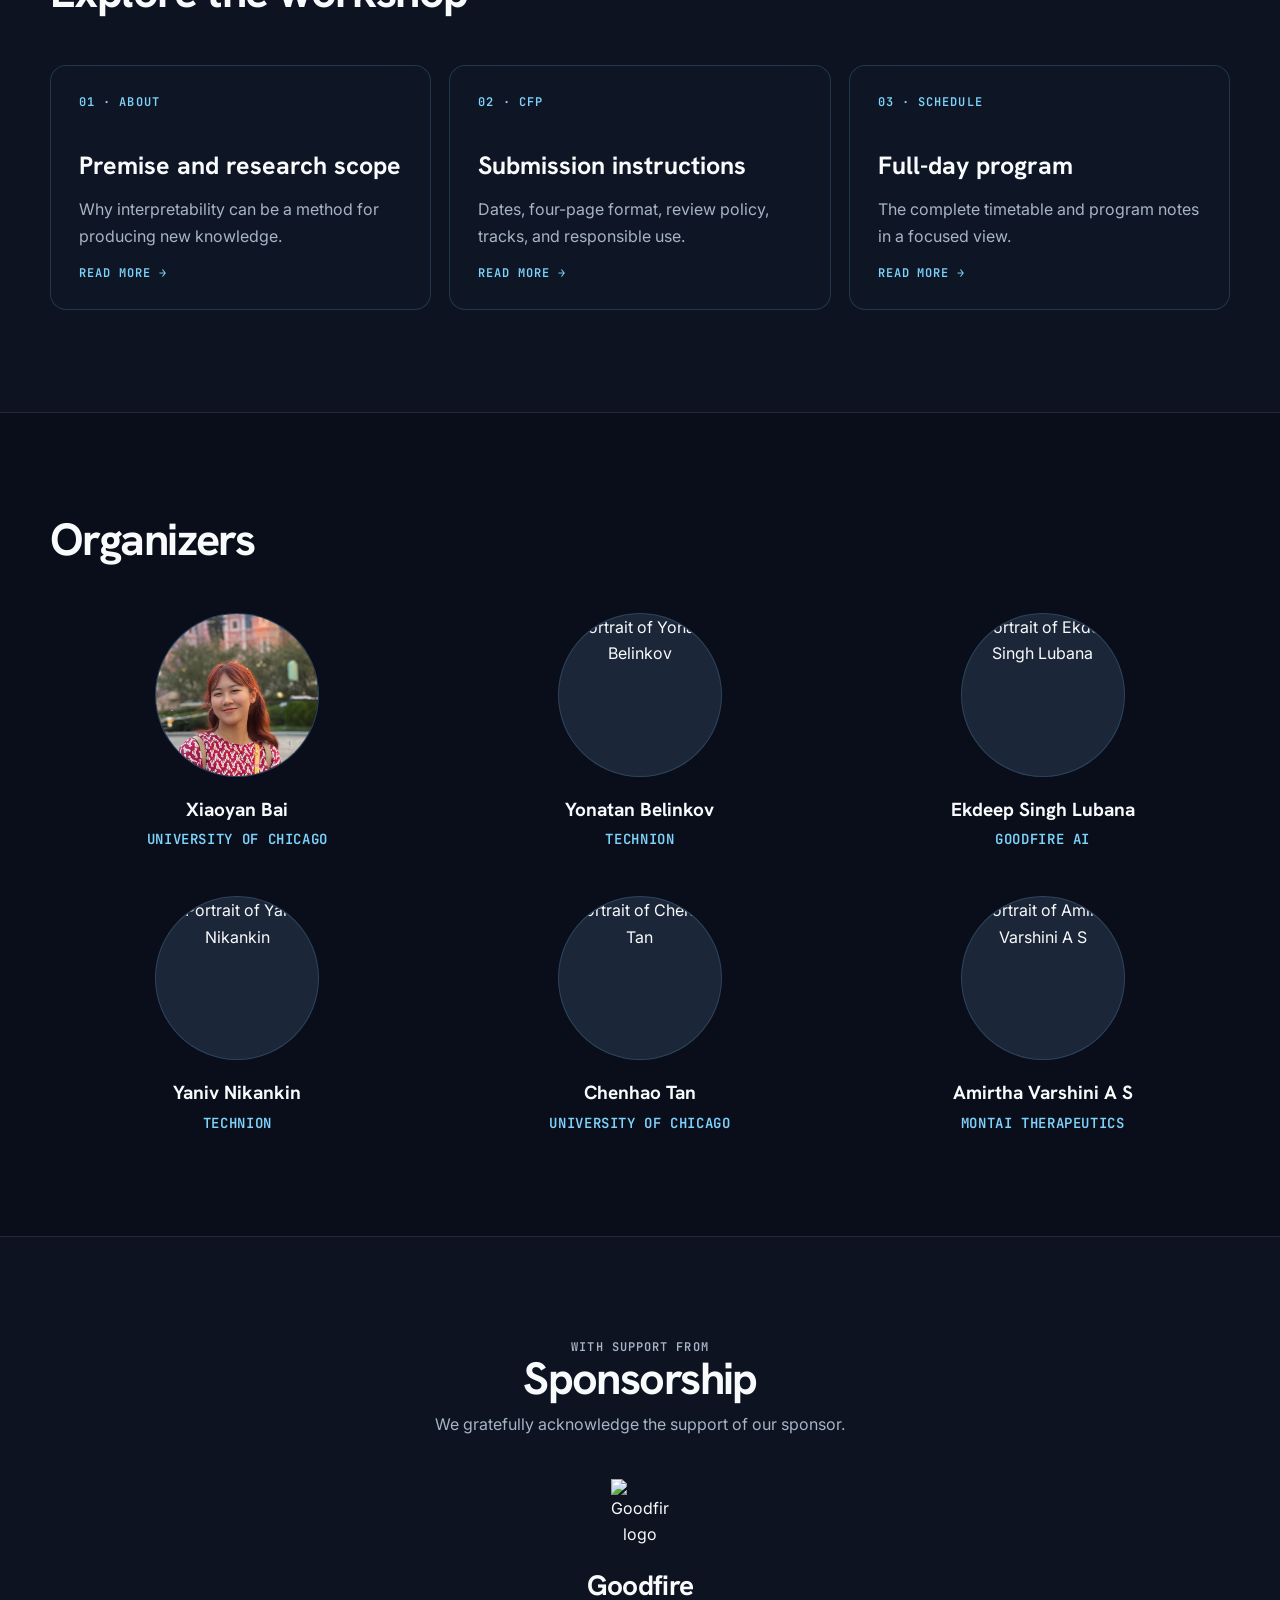
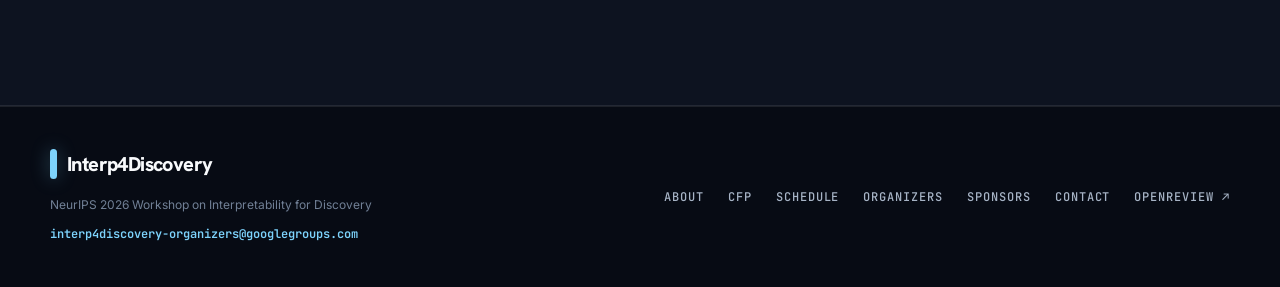
==== commit 3c3bb800: "add light mode and make the font size larger" ====
--- a/index.html
+++ b/index.html
@@ -8,6 +8,7 @@
   <link rel="preconnect" href="https://fonts.googleapis.com" />
   <link rel="preconnect" href="https://fonts.gstatic.com" crossorigin />
   <link href="https://fonts.googleapis.com/css2?family=Hanken+Grotesk:wght@400;600;700;800&amp;family=Inter:wght@400;500;600&amp;family=JetBrains+Mono:wght@500;700&amp;display=swap" rel="stylesheet" />
+  <script>try{document.documentElement.dataset.theme=localStorage.getItem("interp-theme")||"dark"}catch(e){document.documentElement.dataset.theme="dark"}</script>
   <link rel="stylesheet" href="styles.css" />
   <script src="site.js" defer></script>
 </head>
@@ -159,8 +160,7 @@
     <section class="section" id="organizers">
       <div class="container">
         <div class="section-heading">
-          <div><p class="section-kicker">Organizing committee</p><h2>Organizers</h2></div>
-          <p>Researchers and practitioners working across interpretability, AI for science, robustness, and human-centered AI.</p>
+          <div><h2>Organizers</h2></div>
         </div>
         <div class="organizer-grid">
           <article class="organizer-card">
@@ -169,7 +169,7 @@
           </article>
           <article class="organizer-card">
             <figure><img src="https://belinkov.com/assets/img/prof_pic.jpg" alt="Portrait of Yonatan Belinkov" /></figure>
-            <h3><a href="https://belinkov.com">Yonatan Belinkov</a></h3><p>Technion · Harvard University</p>
+            <h3><a href="https://belinkov.com">Yonatan Belinkov</a></h3><p>Technion</p>
           </article>
           <article class="organizer-card">
             <figure><img src="https://ekdeepslubana.github.io/images/ekdeep.jpeg" alt="Portrait of Ekdeep Singh Lubana" /></figure>
@@ -197,7 +197,8 @@
           <div><p class="section-kicker">With support from</p><h2>Sponsorship</h2><p class="sponsor-copy">We gratefully acknowledge the support of our sponsor.</p></div>
         </div>
         <a class="sponsor-card" href="https://www.goodfire.ai/" target="_blank" rel="noopener noreferrer" aria-label="Visit Goodfire AI">
-          <img src="https://cdn.prod.website-files.com/67b4608695ee3b31a669d3a9/67b8517988d0bb6505289e1f_logo%20mark.svg" alt="Goodfire logo" />
+          <img class="sponsor-logo sponsor-logo-night" src="https://cdn.prod.website-files.com/67b4608695ee3b31a669d3a9/67b8517988d0bb6505289e1f_logo%20mark.svg" alt="Goodfire logo" />
+          <img class="sponsor-logo sponsor-logo-light" src="goodfire-logo-color.svg" alt="" aria-hidden="true" />
           <strong>Goodfire</strong>
         </a>
       </div>
--- a/styles.css
+++ b/styles.css
@@ -108,13 +108,31 @@
 .nav-links a {
   padding-block: 9px;
   color: var(--muted);
-  font: 500 10px var(--mono);
+  font: 500 12px var(--mono);
   letter-spacing: 0.12em;
   text-transform: uppercase;
   transition: color 220ms ease;
 }
 .nav-links a:hover, .nav-links a[aria-current="page"] { color: var(--primary); }
 .nav-links a[aria-current="page"] { border-bottom: 2px solid var(--primary); }
+
+.theme-toggle {
+  width: 40px;
+  height: 40px;
+  flex: 0 0 40px;
+  display: grid;
+  place-items: center;
+  padding: 0;
+  color: var(--primary);
+  background: var(--primary-soft);
+  border: 1px solid var(--line-blue);
+  border-radius: 50%;
+  cursor: pointer;
+  transition: transform 240ms var(--ease), background 240ms ease, border-color 240ms ease;
+}
+.theme-toggle:hover { transform: translateY(-2px) rotate(8deg); border-color: var(--primary); }
+.theme-toggle:focus-visible { outline: 3px solid var(--primary); outline-offset: 3px; }
+.theme-toggle svg { width: 18px; height: 18px; }
 
 .button {
   min-height: 44px;
@@ -125,7 +143,7 @@
   padding: 11px 20px;
   border: 1px solid transparent;
   border-radius: 12px;
-  font: 700 10px var(--mono);
+  font: 700 12px var(--mono);
   letter-spacing: 0.1em;
   text-transform: uppercase;
   transition: transform 240ms var(--ease), background 240ms ease, border-color 240ms ease, box-shadow 240ms ease;
@@ -148,7 +166,7 @@
   border: 1px solid var(--line-blue);
   border-radius: 10px;
   cursor: pointer;
-  font: 600 10px var(--mono);
+  font: 600 12px var(--mono);
   letter-spacing: 0.1em;
   list-style: none;
   text-transform: uppercase;
@@ -165,7 +183,7 @@
   border-radius: 14px;
   box-shadow: 0 18px 60px rgba(0, 0, 0, 0.4);
 }
-.mobile-menu a { display: block; padding: 12px; color: var(--muted); font: 500 11px var(--mono); text-transform: uppercase; }
+.mobile-menu a { display: block; padding: 12px; color: var(--muted); font: 500 12px var(--mono); text-transform: uppercase; }
 .mobile-menu a:hover { color: var(--primary); }
 
 .eyebrow {
@@ -176,7 +194,7 @@
   background: var(--primary-soft);
   border: 1px solid var(--line-blue);
   border-radius: 999px;
-  font: 600 10px var(--mono);
+  font: 600 12px var(--mono);
   letter-spacing: 0.12em;
   text-transform: uppercase;
 }
@@ -262,7 +280,7 @@
 .hero-facts { display: flex; flex-wrap: wrap; justify-content: center; gap: 24px 34px; margin-bottom: 32px; }
 .hero-fact { display: grid; grid-template-columns: 24px 1fr; gap: 10px; align-items: start; }
 .hero-fact svg { width: 21px; height: 21px; margin-top: 2px; color: var(--primary); }
-.hero-fact span { display: block; color: var(--quiet); font: 500 9px var(--mono); letter-spacing: 0.1em; text-transform: uppercase; }
+.hero-fact span { display: block; color: var(--quiet); font: 500 12px var(--mono); letter-spacing: 0.08em; text-transform: uppercase; }
 .hero-fact strong { display: block; margin-top: 2px; font: 700 18px var(--display); }
 .hero-actions { display: flex; flex-wrap: wrap; justify-content: center; gap: 12px; }
 
@@ -275,13 +293,13 @@
 .section-heading { display: flex; justify-content: space-between; gap: 28px; align-items: end; margin-bottom: 42px; }
 .section-heading h2 { margin-bottom: 8px; font-size: clamp(32px, 4vw, 45px); letter-spacing: -0.035em; line-height: 1.05; }
 .section-heading p { max-width: 620px; margin-bottom: 0; color: var(--muted); }
-.section-kicker { color: var(--primary); font: 600 10px var(--mono); letter-spacing: 0.12em; text-transform: uppercase; }
+.section-kicker { color: var(--primary); font: 600 12px var(--mono); letter-spacing: 0.09em; text-transform: uppercase; }
 
 .frontier-grid { display: grid; grid-template-columns: minmax(220px, 0.45fr) minmax(0, 1fr); gap: 24px; }
 .frontier-title, .frontier-copy { padding: clamp(26px, 4vw, 42px); border-radius: 18px; }
 .frontier-title { display: flex; flex-direction: column; justify-content: space-between; min-height: 260px; background: rgba(125, 211, 252, 0.08); }
 .frontier-title h2 { margin: 0; font-size: clamp(34px, 4vw, 50px); line-height: 0.98; }
-.frontier-title a { color: var(--primary); font: 600 10px var(--mono); letter-spacing: 0.11em; text-transform: uppercase; }
+.frontier-title a { color: var(--primary); font: 600 12px var(--mono); letter-spacing: 0.09em; text-transform: uppercase; }
 .frontier-copy p { color: #d2dde8; font-size: 17px; }
 .frontier-copy p:last-child { margin-bottom: 0; }
 
@@ -290,10 +308,10 @@
 .date-card:hover { transform: translateY(-4px); border-color: rgba(125, 211, 252, 0.45); }
 .date-card-top { display: flex; justify-content: space-between; align-items: start; margin-bottom: 35px; }
 .date-icon { width: 38px; height: 38px; display: grid; place-items: center; color: var(--primary); background: var(--primary-soft); border-radius: 11px; font: 700 16px var(--mono); }
-.status { padding: 5px 8px; color: var(--muted); background: rgba(255, 255, 255, 0.04); border: 1px solid var(--line); border-radius: 999px; font: 600 8px var(--mono); letter-spacing: 0.1em; text-transform: uppercase; }
+.status { padding: 6px 10px; color: var(--muted); background: rgba(255, 255, 255, 0.04); border: 1px solid var(--line); border-radius: 999px; font: 600 12px var(--mono); letter-spacing: 0.08em; text-transform: uppercase; }
 .date-card:first-child .status { color: var(--rose); border-color: rgba(251, 113, 133, 0.25); background: rgba(251, 113, 133, 0.08); }
 .date-card:nth-child(2) .date-icon { color: var(--violet); background: rgba(200, 160, 240, 0.1); }
-.date-card label { display: block; margin-bottom: 7px; color: var(--quiet); font: 500 9px var(--mono); letter-spacing: 0.1em; text-transform: uppercase; }
+.date-card label { display: block; margin-bottom: 7px; color: var(--quiet); font: 500 12px var(--mono); letter-spacing: 0.08em; text-transform: uppercase; }
 .date-card strong { display: block; font: 700 clamp(22px, 2.6vw, 29px) var(--display); }
 .date-card small { display: block; margin-top: 5px; color: var(--muted); }
 .date-card-featured { background: #0d4f6d; border-color: rgba(125, 211, 252, 0.34); }
@@ -306,7 +324,7 @@
 .speaker-card:hover img { transform: scale(1.035); }
 .speaker-card h3 { margin-bottom: 2px; font-size: 21px; }
 .speaker-card h3 a:hover { color: var(--primary); }
-.speaker-card p { margin: 0; color: var(--primary); font: 600 12px/1.5 var(--mono); letter-spacing: 0.055em; text-transform: uppercase; }
+.speaker-card p { margin: 0; color: var(--primary); font: 600 14px/1.5 var(--mono); letter-spacing: 0.045em; text-transform: uppercase; }
 
 .organizer-grid { display: grid; grid-template-columns: repeat(3, 1fr); gap: 46px 28px; }
 .organizer-card { text-align: center; }
@@ -323,7 +341,7 @@
 .organizer-card:hover img { transform: scale(1.045); }
 .organizer-card h3 { margin-bottom: 4px; font-size: 19px; }
 .organizer-card h3 a:hover { color: var(--primary); }
-.organizer-card p { margin: 0; color: var(--primary); font: 600 12px/1.5 var(--mono); letter-spacing: 0.055em; text-transform: uppercase; }
+.organizer-card p { margin: 0; color: var(--primary); font: 600 14px/1.5 var(--mono); letter-spacing: 0.045em; text-transform: uppercase; }
 
 .sponsor-section { text-align: center; }
 .sponsor-heading { justify-content: center; text-align: center; }
@@ -340,6 +358,7 @@
 }
 .sponsor-card:hover { transform: translateY(-3px); opacity: 0.82; }
 .sponsor-card img { width: 58px; height: 76px; display: block; object-fit: contain; }
+.sponsor-logo-light { display: none !important; }
 .sponsor-card strong { display: block; font: 700 28px var(--display); letter-spacing: -0.025em; }
 
 .schedule-list { overflow: hidden; border-top: 1px solid var(--line); }
@@ -354,12 +373,12 @@
   transition: background 220ms ease;
 }
 .schedule-row:hover { background: rgba(125, 211, 252, 0.045); }
-.schedule-time { color: var(--muted); font: 600 10px var(--mono); letter-spacing: 0.05em; }
+.schedule-time { color: var(--muted); font: 600 12px var(--mono); letter-spacing: 0.045em; }
 .schedule-row h3 { margin-bottom: 3px; font-size: 17px; }
 .schedule-row p { margin: 0; color: var(--quiet); font-size: 12px; }
 .schedule-row[data-kind="talk"] h3 { color: var(--primary); }
 .schedule-row[data-kind="poster"] h3 { color: var(--violet); }
-.schedule-tag { padding: 5px 9px; color: var(--muted); border: 1px solid var(--line); border-radius: 999px; font: 600 8px var(--mono); letter-spacing: 0.08em; text-transform: uppercase; }
+.schedule-tag { padding: 6px 10px; color: var(--muted); border: 1px solid var(--line); border-radius: 999px; font: 600 12px var(--mono); letter-spacing: 0.07em; text-transform: uppercase; }
 .schedule-row[data-kind="talk"] .schedule-tag { color: var(--primary); background: var(--primary-soft); border-color: var(--line-blue); }
 .schedule-row[data-kind="poster"] .schedule-tag { color: var(--violet); background: rgba(200, 160, 240, 0.09); border-color: rgba(200, 160, 240, 0.22); }
 .schedule-row[data-kind="break"] { background: rgba(255, 255, 255, 0.025); }
@@ -368,10 +387,10 @@
 .detail-grid { display: grid; grid-template-columns: repeat(3, 1fr); gap: 18px; }
 .detail-card { min-height: 230px; padding: 28px; display: flex; flex-direction: column; border-radius: 16px; transition: transform 260ms var(--ease), background 260ms ease; }
 .detail-card:hover { transform: translateY(-4px); background: rgba(20, 30, 48, 0.92); }
-.detail-card span { color: var(--primary); font: 600 9px var(--mono); letter-spacing: 0.12em; text-transform: uppercase; }
+.detail-card span { color: var(--primary); font: 600 12px var(--mono); letter-spacing: 0.09em; text-transform: uppercase; }
 .detail-card h3 { margin: 35px 0 10px; font-size: 25px; }
 .detail-card p { color: var(--muted); }
-.detail-card strong { margin-top: auto; color: var(--primary); font: 600 10px var(--mono); letter-spacing: 0.1em; text-transform: uppercase; }
+.detail-card strong { margin-top: auto; color: var(--primary); font: 600 12px var(--mono); letter-spacing: 0.08em; text-transform: uppercase; }
 
 .page-hero { padding: clamp(92px, 12vw, 150px) 0 clamp(60px, 8vw, 95px); border-bottom: 1px solid var(--line); }
 .page-hero h1 { margin-bottom: 18px; font-size: clamp(44px, 6vw, 66px); letter-spacing: -0.045em; line-height: 1; }
@@ -392,7 +411,7 @@
 .side-date { padding: 13px 0 13px 17px; border-left: 3px solid var(--primary); }
 .side-date + .side-date { margin-top: 10px; }
 .side-date:nth-of-type(2) { border-color: var(--violet); }
-.side-date span { display: block; color: var(--quiet); font: 500 8px var(--mono); letter-spacing: 0.1em; text-transform: uppercase; }
+.side-date span { display: block; color: var(--quiet); font: 500 12px var(--mono); letter-spacing: 0.08em; text-transform: uppercase; }
 .side-date strong { display: block; margin-top: 2px; font: 700 18px var(--display); }
 .side-card .button { width: 100%; margin-top: 22px; }
 
@@ -401,7 +420,7 @@
 .topic-grid { grid-template-columns: 1fr; }
 .policy-grid { grid-template-columns: repeat(2, 1fr); }
 .question-card, .topic-card, .policy-card { padding: 25px; background: rgba(255, 255, 255, 0.035); border: 1px solid var(--line); border-radius: 15px; }
-.question-card span, .topic-card span { color: var(--primary); font: 600 9px var(--mono); letter-spacing: 0.1em; text-transform: uppercase; }
+.question-card span, .topic-card span { color: var(--primary); font: 600 12px var(--mono); letter-spacing: 0.08em; text-transform: uppercase; }
 .question-card h3, .topic-card h3, .policy-card h3 { margin: 18px 0 9px; font-size: 20px; }
 .question-card p, .topic-card p, .policy-card p { margin: 0; font-size: 14px; }
 .topic-card { display: grid; grid-template-columns: 54px minmax(0, 1fr); gap: 18px; }
@@ -410,24 +429,86 @@
 
 .format-summary { display: grid; grid-template-columns: repeat(2, 1fr); gap: 16px; }
 .format-card { padding: 24px; background: rgba(255, 255, 255, 0.04); border: 1px solid var(--line); border-radius: 15px; }
-.format-card span { color: var(--primary); font: 600 9px var(--mono); letter-spacing: 0.1em; text-transform: uppercase; }
+.format-card span { color: var(--primary); font: 600 12px var(--mono); letter-spacing: 0.08em; text-transform: uppercase; }
 .format-card strong { display: block; margin: 12px 0 4px; font: 700 31px var(--display); }
 .format-card p { margin: 0; font-size: 13px; }
 
 .full-schedule { overflow: hidden; border-radius: 18px; }
 .full-schedule .schedule-row { min-height: 100px; padding-inline: clamp(18px, 3vw, 30px); }
 .schedule-meta { display: flex; flex-wrap: wrap; gap: 12px; margin-bottom: 24px; }
-.meta-chip { padding: 10px 14px; color: var(--muted); border-radius: 12px; font: 500 10px var(--mono); letter-spacing: 0.06em; }
+.meta-chip { padding: 10px 14px; color: var(--muted); border-radius: 12px; font: 500 12px var(--mono); letter-spacing: 0.05em; }
 .meta-chip strong { color: var(--primary); }
 
 .site-footer { padding-block: 42px; background: var(--bg-deep); border-top: 1px solid var(--line); }
 .footer-grid { display: flex; justify-content: space-between; gap: 30px; align-items: center; }
 .footer-copy { margin: 8px 0 0; color: var(--quiet); font-size: 12px; }
-.footer-contact { display: inline-block; margin-top: 10px; color: var(--primary); font: 600 11px/1.5 var(--mono); overflow-wrap: anywhere; }
+.footer-contact { display: inline-block; margin-top: 10px; color: var(--primary); font: 600 12px/1.5 var(--mono); overflow-wrap: anywhere; }
 .footer-contact:hover { color: #bae6fd; }
 .footer-links { display: flex; flex-wrap: wrap; gap: 24px; }
-.footer-links a { color: var(--muted); font: 500 9px var(--mono); letter-spacing: 0.1em; text-transform: uppercase; }
+.footer-links a { color: var(--muted); font: 500 12px var(--mono); letter-spacing: 0.08em; text-transform: uppercase; }
 .footer-links a:hover { color: var(--primary); }
+
+:root[data-theme="light"] {
+  color-scheme: light;
+  --bg: #f4f7fb;
+  --bg-deep: #e8eef5;
+  --surface: #ffffff;
+  --surface-soft: #edf4f8;
+  --surface-high: #dde9f0;
+  --primary: #126b91;
+  --primary-soft: rgba(18, 107, 145, 0.1);
+  --violet: #76549c;
+  --rose: #b63d55;
+  --text: #102235;
+  --muted: #536579;
+  --quiet: #718297;
+  --line: rgba(22, 49, 72, 0.13);
+  --line-blue: rgba(18, 107, 145, 0.24);
+}
+
+:root[data-theme="light"] body {
+  background:
+    radial-gradient(circle at 8% 2%, rgba(87, 172, 207, 0.12), transparent 28rem),
+    radial-gradient(circle at 94% 28%, rgba(118, 84, 156, 0.07), transparent 30rem),
+    var(--bg);
+}
+:root[data-theme="light"] .site-header { background: rgba(247, 250, 253, 0.88); }
+:root[data-theme="light"] .mobile-menu > div {
+  background: rgba(255, 255, 255, 0.98);
+  box-shadow: 0 18px 60px rgba(27, 52, 73, 0.16);
+}
+:root[data-theme="light"] .button-primary { color: #ffffff; box-shadow: 0 8px 28px rgba(18, 107, 145, 0.2); }
+:root[data-theme="light"] .button-primary:hover { color: #ffffff; background: #0c587a; box-shadow: 0 10px 34px rgba(18, 107, 145, 0.28); }
+:root[data-theme="light"] .button-secondary { background: rgba(255, 255, 255, 0.62); }
+:root[data-theme="light"] .button-secondary:hover { background: rgba(18, 107, 145, 0.1); }
+:root[data-theme="light"] .glass {
+  background: rgba(255, 255, 255, 0.76);
+  box-shadow: 0 16px 45px rgba(37, 66, 87, 0.07);
+}
+:root[data-theme="light"] .hero {
+  background:
+    linear-gradient(90deg, rgba(246, 250, 253, 0.78) 0%, rgba(246, 250, 253, 0.66) 54%, rgba(246, 250, 253, 0.38) 100%),
+    linear-gradient(180deg, rgba(246, 250, 253, 0.08), rgba(226, 237, 244, 0.46)),
+    url("hero-bg.png") center / cover no-repeat;
+}
+:root[data-theme="light"] .hero-lead { color: #263d50; }
+:root[data-theme="light"] .section-alt { background: rgba(226, 236, 243, 0.58); }
+:root[data-theme="light"] .frontier-title { background: rgba(18, 107, 145, 0.09); }
+:root[data-theme="light"] .frontier-copy p,
+:root[data-theme="light"] .content-panel p,
+:root[data-theme="light"] .content-panel li { color: #354b5e; }
+:root[data-theme="light"] .status,
+:root[data-theme="light"] .question-card,
+:root[data-theme="light"] .topic-card,
+:root[data-theme="light"] .policy-card,
+:root[data-theme="light"] .format-card { background: rgba(255, 255, 255, 0.65); }
+:root[data-theme="light"] .date-card-featured { background: #d9edf6; }
+:root[data-theme="light"] .schedule-row[data-kind="break"] { background: rgba(18, 107, 145, 0.035); }
+:root[data-theme="light"] .detail-card:hover { background: rgba(255, 255, 255, 0.94); }
+:root[data-theme="light"] .topic-card > span { color: #ffffff; }
+:root[data-theme="light"] .footer-contact:hover { color: #0c587a; }
+:root[data-theme="light"] .sponsor-logo-night { display: none; }
+:root[data-theme="light"] .sponsor-logo-light { display: block !important; }
 
 @media (max-width: 900px) {
   .nav-links, .nav-shell > .button { display: none; }
@@ -476,7 +557,7 @@
 }
 
 @media print {
-  .site-header, .mobile-menu, .hero-actions, .button { display: none !important; }
+  .site-header, .mobile-menu, .hero-actions, .button, .theme-toggle { display: none !important; }
   body { color: #111827; background: white; }
   .glass, .section-alt { background: white; border-color: #cbd5e1; backdrop-filter: none; }
   .site-footer { background: white; }
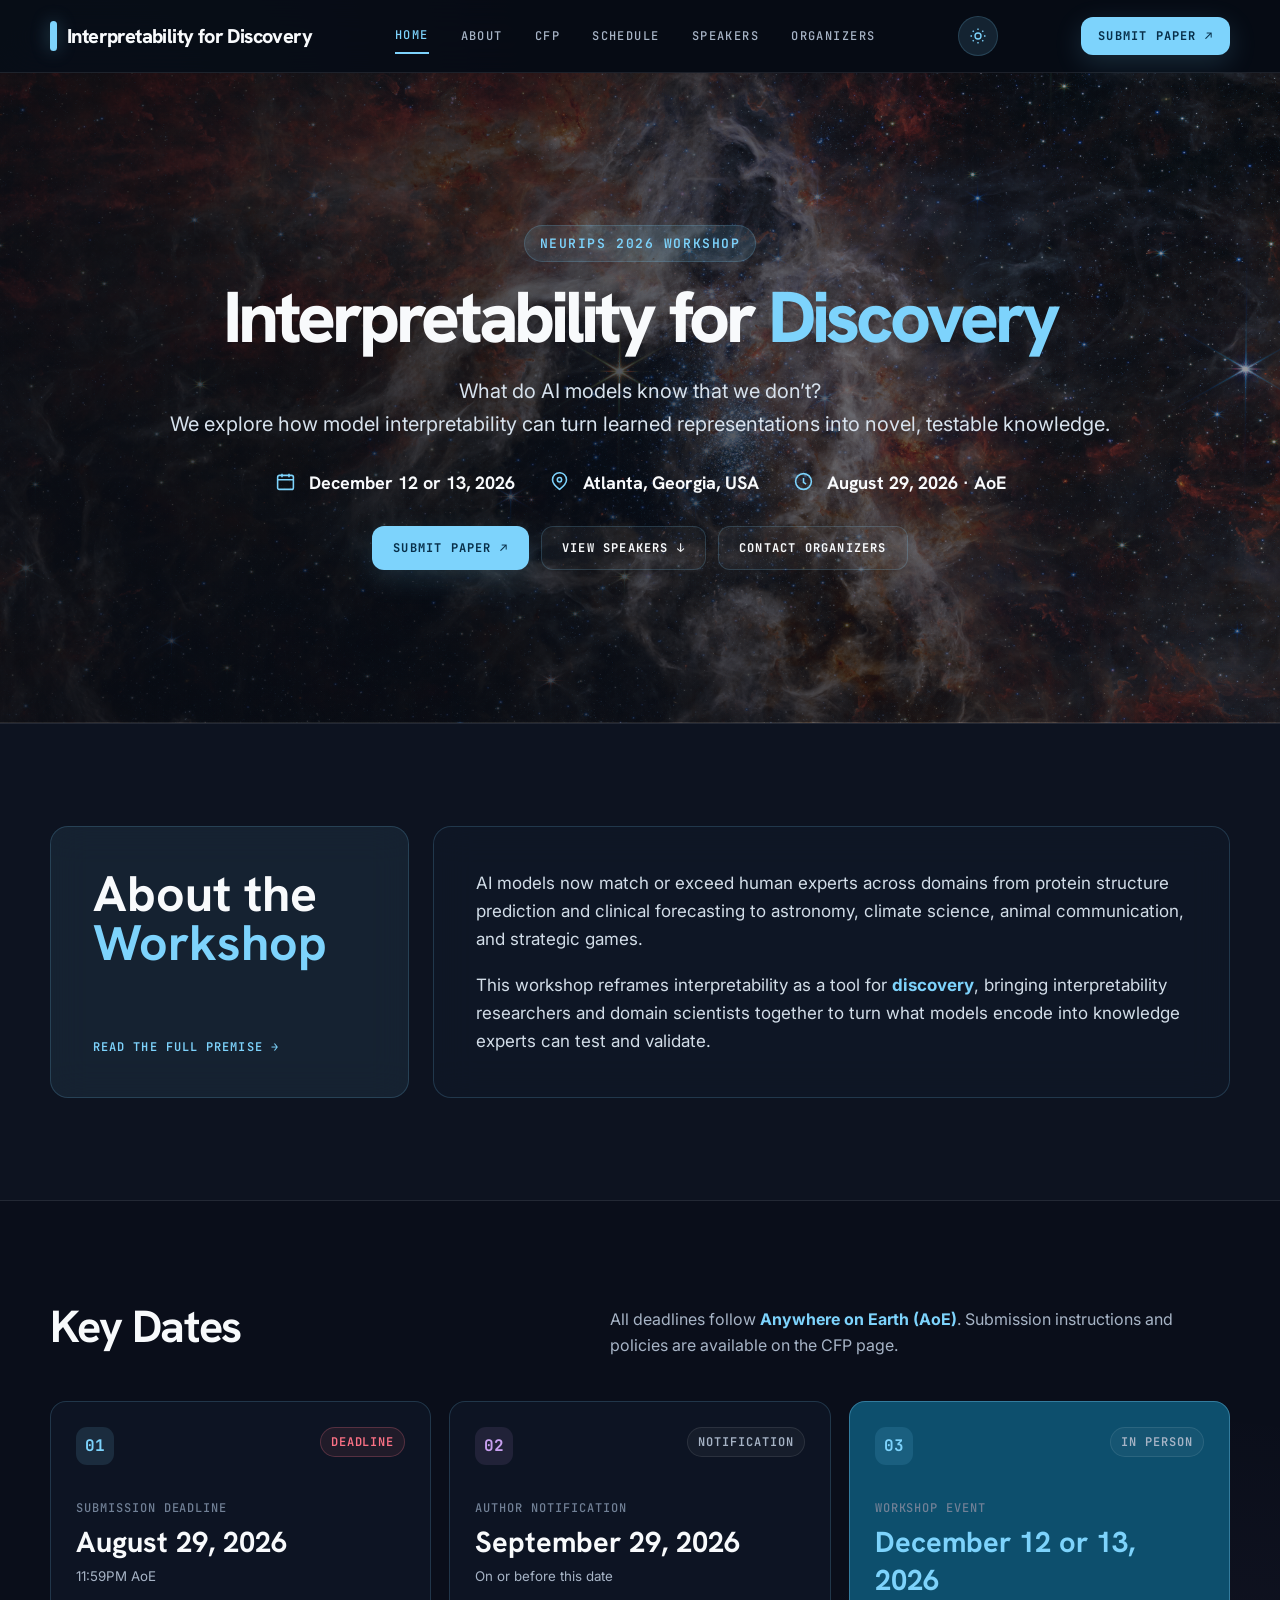
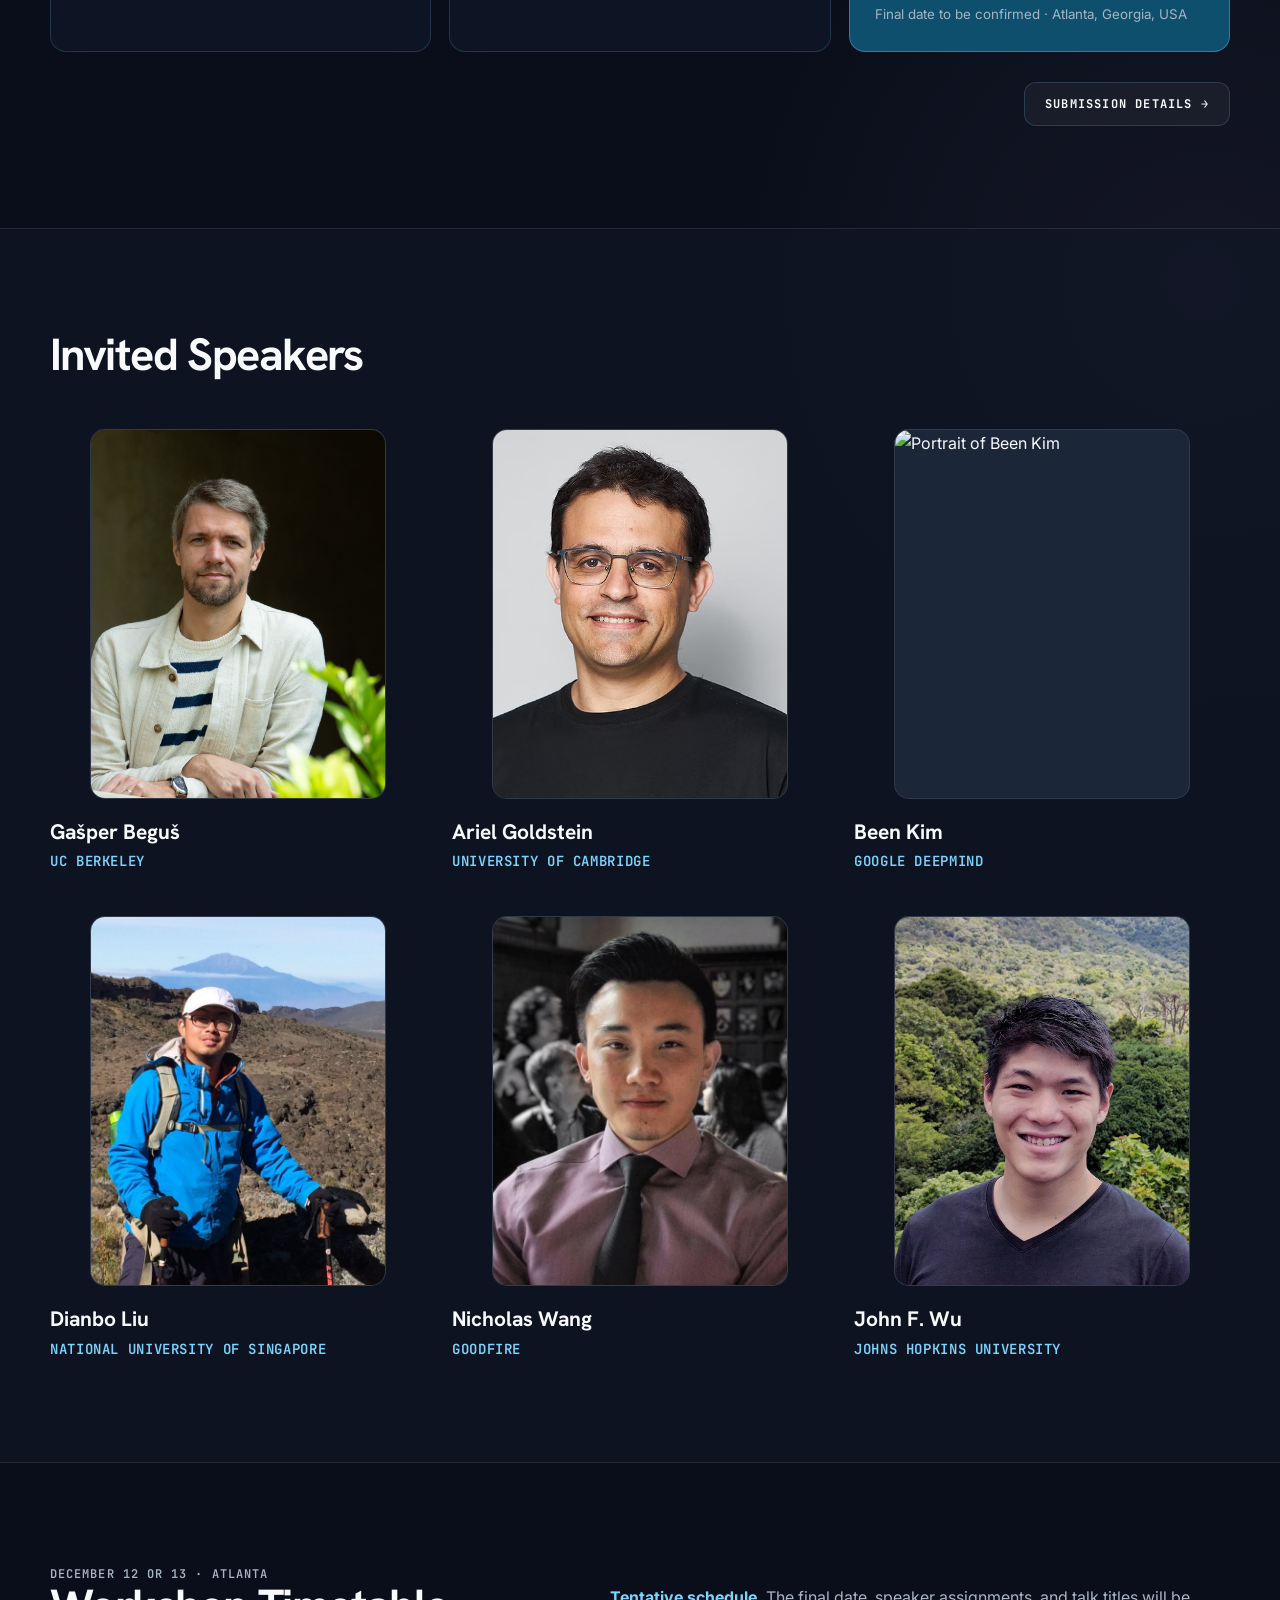
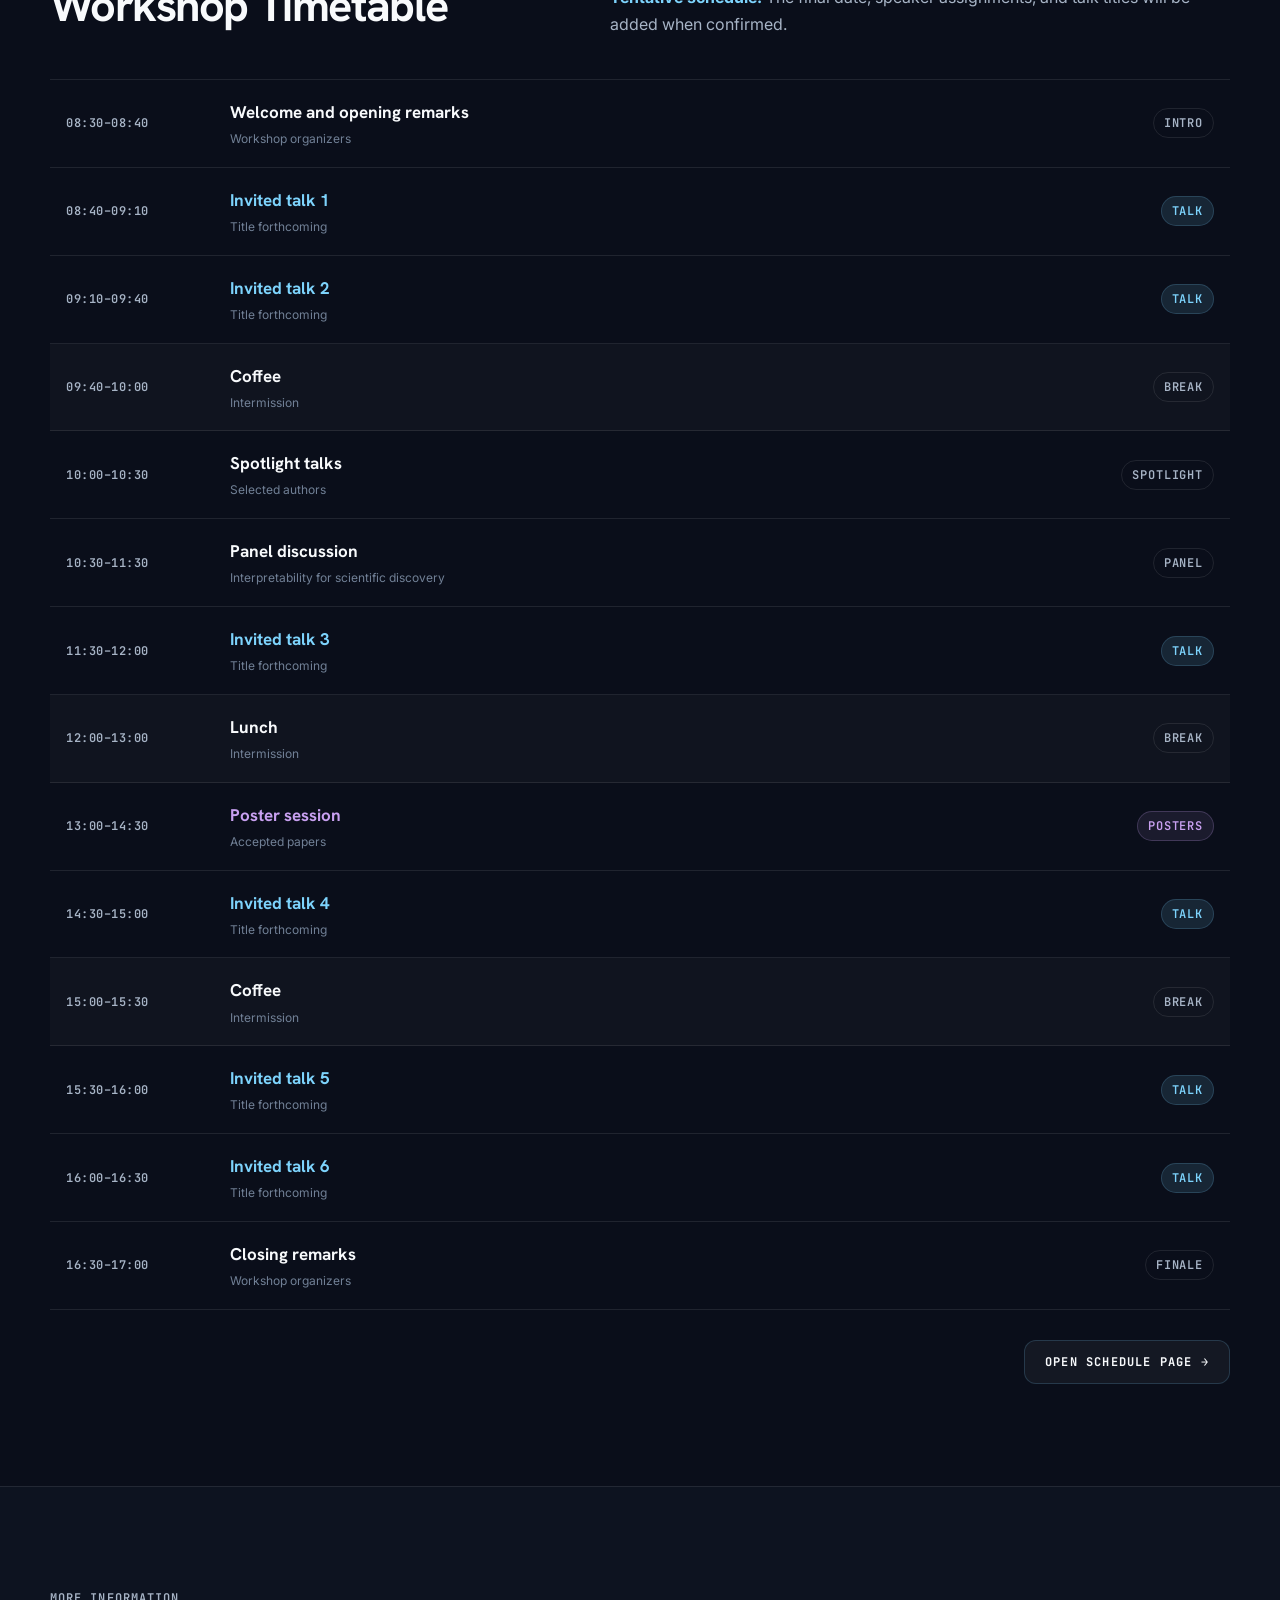
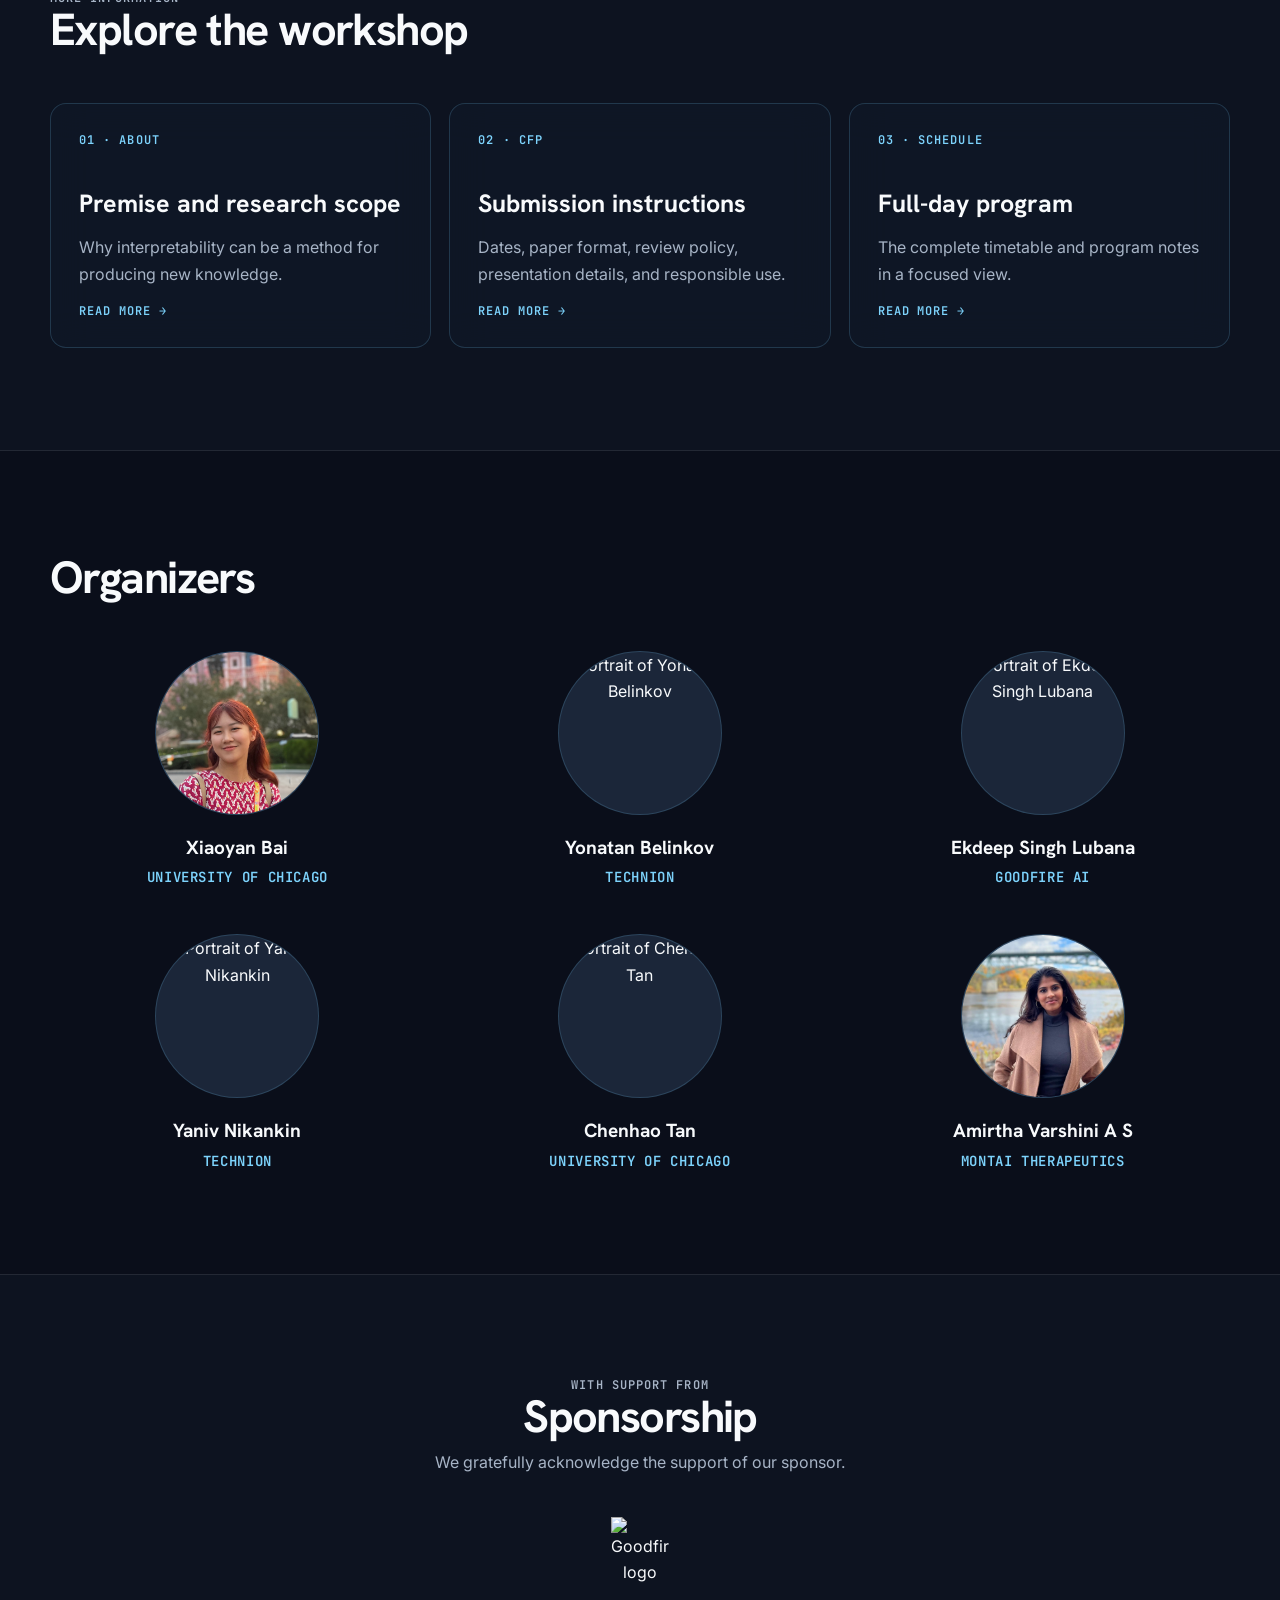
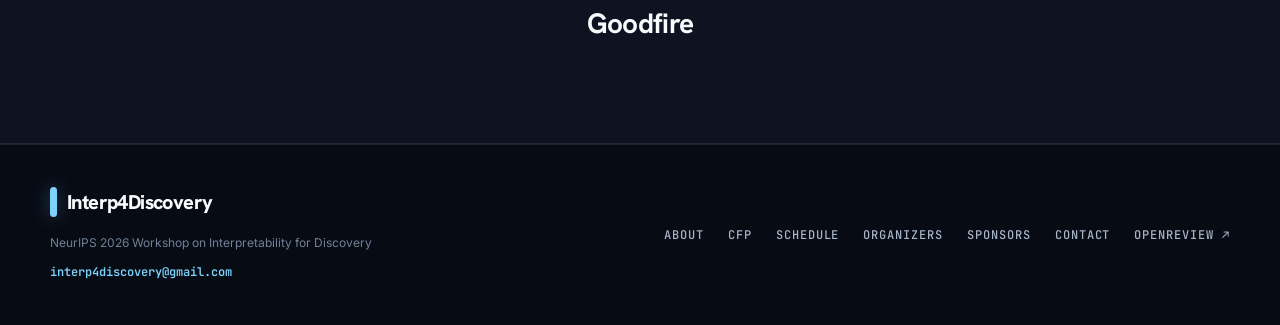
==== commit d951cb77: "v2" ====
--- a/index.html
+++ b/index.html
@@ -47,7 +47,7 @@
           <div class="hero-facts" aria-label="Workshop details">
             <div class="hero-fact">
               <svg aria-hidden="true" viewBox="0 0 24 24" fill="none" stroke="currentColor" stroke-width="1.8"><rect x="3" y="5" width="18" height="16" rx="2"/><path d="M8 3v4M16 3v4M3 10h18"/></svg>
-              <div><strong>December 12, 2026</strong></div>
+              <div><strong>December 12 or 13, 2026</strong></div>
             </div>
             <div class="hero-fact">
               <svg aria-hidden="true" viewBox="0 0 24 24" fill="none" stroke="currentColor" stroke-width="1.8"><path d="M20 10c0 5-8 11-8 11S4 15 4 10a8 8 0 1 1 16 0Z"/><circle cx="12" cy="10" r="2.5"/></svg>
@@ -61,7 +61,7 @@
           <div class="hero-actions">
             <a class="button button-primary" href="https://openreview.net/group?id=NeurIPS.cc/2026/Workshop/Interp4Discovery#tab-your-consoles" target="_blank" rel="noopener noreferrer">Submit paper ↗</a>
             <a class="button button-secondary" href="#speakers">View speakers ↓</a>
-            <a class="button button-secondary" href="mailto:interp4discovery-organizers@googlegroups.com">Contact organizers</a>
+            <a class="button button-secondary" href="mailto:interp4discovery@gmail.com">Contact organizers</a>
           </div>
         </div>
       </div>
@@ -97,7 +97,7 @@
           </article>
           <article class="date-card date-card-featured glass">
             <div class="date-card-top"><span class="date-icon">03</span><span class="status">In person</span></div>
-            <label>Workshop event</label><strong>December 12, 2026</strong><small>Atlanta, Georgia, USA</small>
+            <label>Workshop event</label><strong>December 12 or 13, 2026</strong><small>Final date to be confirmed · Atlanta, Georgia, USA</small>
           </article>
         </div>
         <div class="section-action"><a class="button button-secondary" href="cfp.html">Submission details →</a></div>
@@ -123,8 +123,8 @@
     <section class="section" id="timetable">
       <div class="container">
         <div class="section-heading">
-          <div><p class="section-kicker">December 12 · Atlanta</p><h2>Workshop Timetable</h2></div>
-          <p>Speaker assignments and talk titles will be added when confirmed.</p>
+          <div><p class="section-kicker">December 12 or 13 · Atlanta</p><h2>Workshop Timetable</h2></div>
+          <p><strong class="accent">Tentative schedule.</strong> The final date, speaker assignments, and talk titles will be added when confirmed.</p>
         </div>
         <div class="schedule-list">
           <article class="schedule-row"><time class="schedule-time">08:30–08:40</time><div><h3>Welcome and opening remarks</h3><p>Workshop organizers</p></div><span class="schedule-tag">Intro</span></article>
@@ -135,7 +135,7 @@
           <article class="schedule-row"><time class="schedule-time">10:30–11:30</time><div><h3>Panel discussion</h3><p>Interpretability for scientific discovery</p></div><span class="schedule-tag">Panel</span></article>
           <article class="schedule-row" data-kind="talk"><time class="schedule-time">11:30–12:00</time><div><h3>Invited talk 3</h3><p>Title forthcoming</p></div><span class="schedule-tag">Talk</span></article>
           <article class="schedule-row" data-kind="break"><time class="schedule-time">12:00–13:00</time><div><h3>Lunch</h3><p>Intermission</p></div><span class="schedule-tag">Break</span></article>
-          <article class="schedule-row" data-kind="poster"><time class="schedule-time">13:00–14:30</time><div><h3>Poster session</h3><p>Accepted papers and demonstrations</p></div><span class="schedule-tag">Posters</span></article>
+          <article class="schedule-row" data-kind="poster"><time class="schedule-time">13:00–14:30</time><div><h3>Poster session</h3><p>Accepted papers</p></div><span class="schedule-tag">Posters</span></article>
           <article class="schedule-row" data-kind="talk"><time class="schedule-time">14:30–15:00</time><div><h3>Invited talk 4</h3><p>Title forthcoming</p></div><span class="schedule-tag">Talk</span></article>
           <article class="schedule-row" data-kind="break"><time class="schedule-time">15:00–15:30</time><div><h3>Coffee</h3><p>Intermission</p></div><span class="schedule-tag">Break</span></article>
           <article class="schedule-row" data-kind="talk"><time class="schedule-time">15:30–16:00</time><div><h3>Invited talk 5</h3><p>Title forthcoming</p></div><span class="schedule-tag">Talk</span></article>
@@ -151,7 +151,7 @@
         <div class="section-heading"><div><p class="section-kicker">More information</p><h2>Explore the workshop</h2></div></div>
         <div class="detail-grid">
           <a class="detail-card glass" href="about.html"><span>01 · About</span><h3>Premise and research scope</h3><p>Why interpretability can be a method for producing new knowledge.</p><strong>Read more →</strong></a>
-          <a class="detail-card glass" href="cfp.html"><span>02 · CFP</span><h3>Submission instructions</h3><p>Dates, four-page format, review policy, tracks, and responsible use.</p><strong>Read more →</strong></a>
+          <a class="detail-card glass" href="cfp.html"><span>02 · CFP</span><h3>Submission instructions</h3><p>Dates, paper format, review policy, presentation details, and responsible use.</p><strong>Read more →</strong></a>
           <a class="detail-card glass" href="schedule.html"><span>03 · Schedule</span><h3>Full-day program</h3><p>The complete timetable and program notes in a focused view.</p><strong>Read more →</strong></a>
         </div>
       </div>
@@ -184,7 +184,7 @@
             <h3><a href="https://chenhaot.com">Chenhao Tan</a></h3><p>University of Chicago</p>
           </article>
           <article class="organizer-card">
-            <figure><img src="https://live.staticflickr.com/65535/51378045263_94b4c638d2_z.jpg" alt="Portrait of Amirtha Varshini A S" /></figure>
+            <figure><img src="IMG_2611.jpg" alt="Portrait of Amirtha Varshini A S" /></figure>
             <h3><a href="https://amirtha255.github.io/">Amirtha Varshini A S</a></h3><p>Montai Therapeutics</p>
           </article>
         </div>
@@ -208,8 +208,8 @@
 
   <footer class="site-footer">
     <div class="container footer-grid">
-      <div><a class="brand" href="index.html"><span class="brand-mark" aria-hidden="true"></span>Interp4Discovery</a><p class="footer-copy">NeurIPS 2026 Workshop on Interpretability for Discovery</p><a class="footer-contact" href="mailto:interp4discovery-organizers@googlegroups.com">interp4discovery-organizers<wbr>@googlegroups.com</a></div>
-      <nav class="footer-links" aria-label="Footer navigation"><a href="about.html">About</a><a href="cfp.html">CFP</a><a href="schedule.html">Schedule</a><a href="#organizers">Organizers</a><a href="#sponsors">Sponsors</a><a href="mailto:interp4discovery-organizers@googlegroups.com">Contact</a><a href="https://openreview.net/group?id=NeurIPS.cc/2026/Workshop/Interp4Discovery" target="_blank" rel="noopener noreferrer">OpenReview ↗</a></nav>
+      <div><a class="brand" href="index.html"><span class="brand-mark" aria-hidden="true"></span>Interp4Discovery</a><p class="footer-copy">NeurIPS 2026 Workshop on Interpretability for Discovery</p><a class="footer-contact" href="mailto:interp4discovery@gmail.com">interp4discovery@gmail.com</a></div>
+      <nav class="footer-links" aria-label="Footer navigation"><a href="about.html">About</a><a href="cfp.html">CFP</a><a href="schedule.html">Schedule</a><a href="#organizers">Organizers</a><a href="#sponsors">Sponsors</a><a href="mailto:interp4discovery@gmail.com">Contact</a><a href="https://openreview.net/group?id=NeurIPS.cc/2026/Workshop/Interp4Discovery" target="_blank" rel="noopener noreferrer">OpenReview ↗</a></nav>
     </div>
   </footer>
 </body>
--- a/styles.css
+++ b/styles.css
@@ -428,6 +428,7 @@
 .topic-card h3 { margin-top: 0; }
 
 .format-summary { display: grid; grid-template-columns: repeat(2, 1fr); gap: 16px; }
+.format-summary-single { grid-template-columns: 1fr; }
 .format-card { padding: 24px; background: rgba(255, 255, 255, 0.04); border: 1px solid var(--line); border-radius: 15px; }
 .format-card span { color: var(--primary); font: 600 12px var(--mono); letter-spacing: 0.08em; text-transform: uppercase; }
 .format-card strong { display: block; margin: 12px 0 4px; font: 700 31px var(--display); }
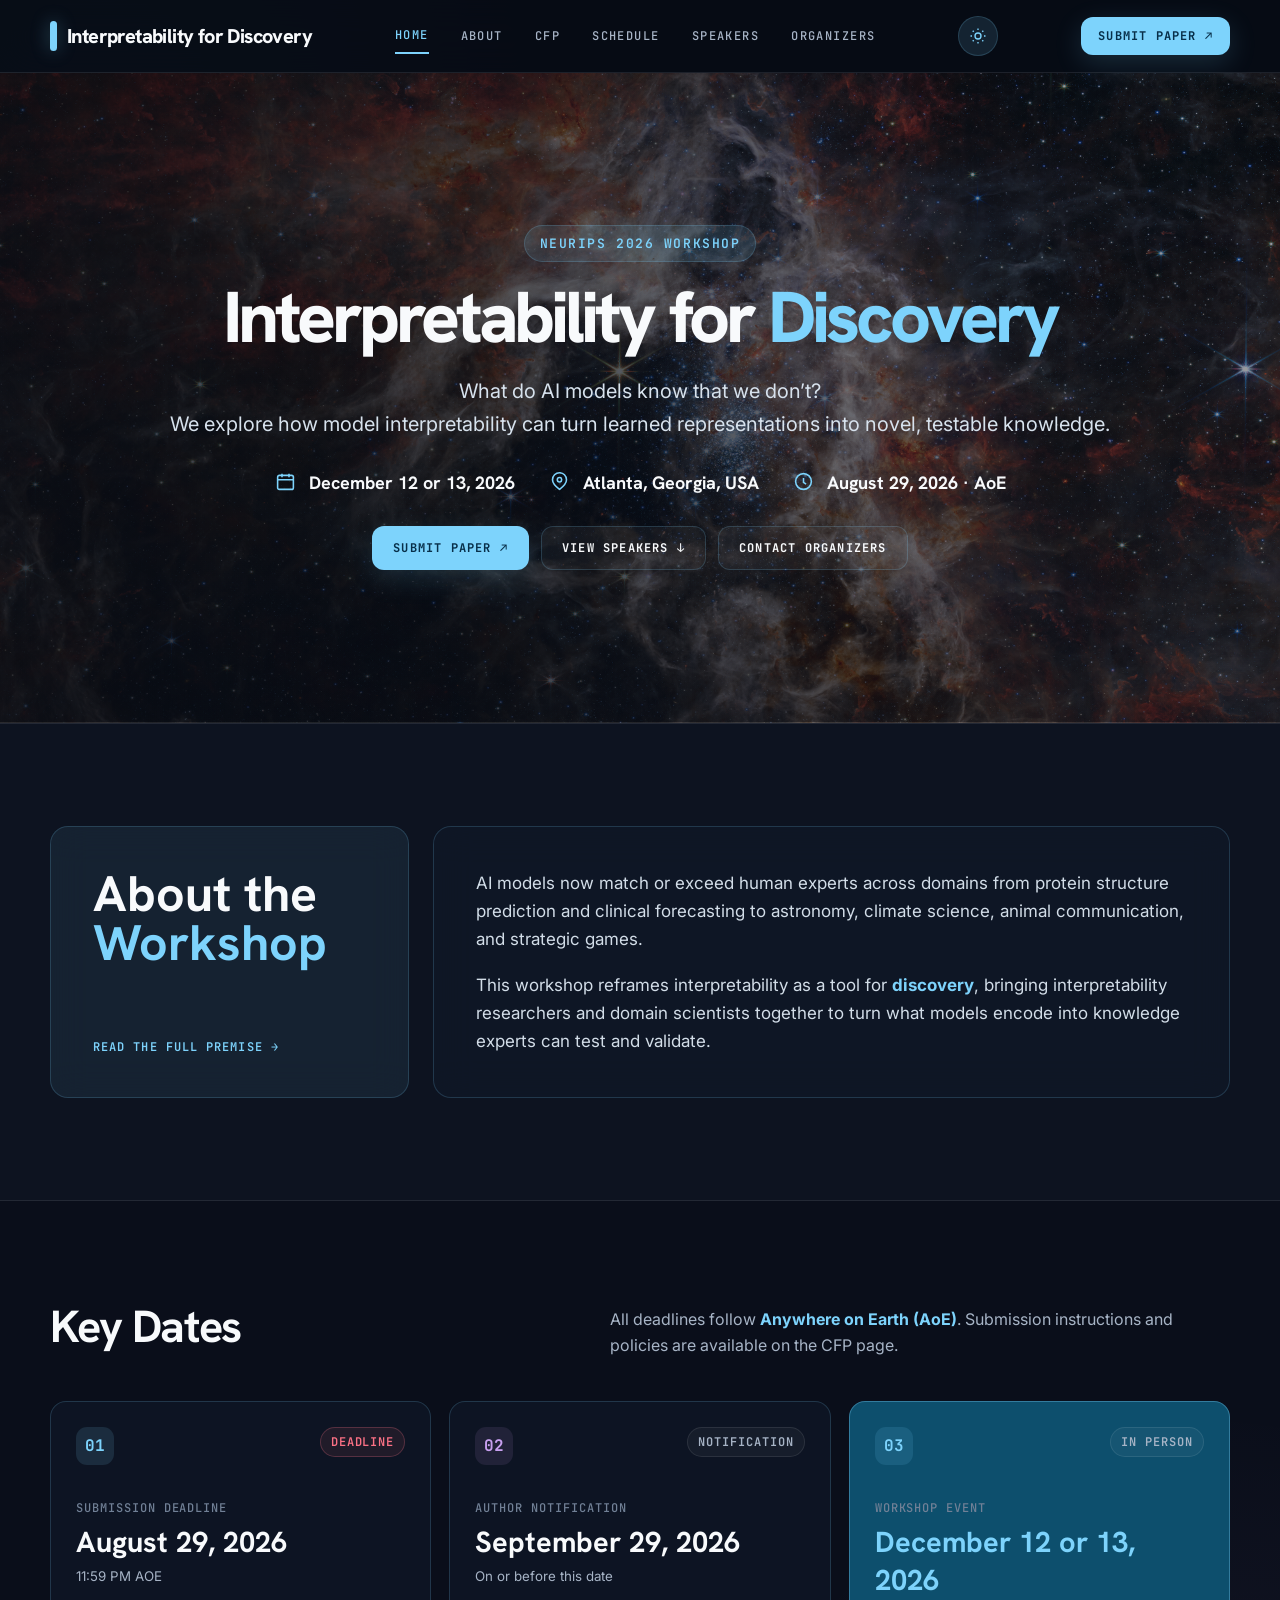
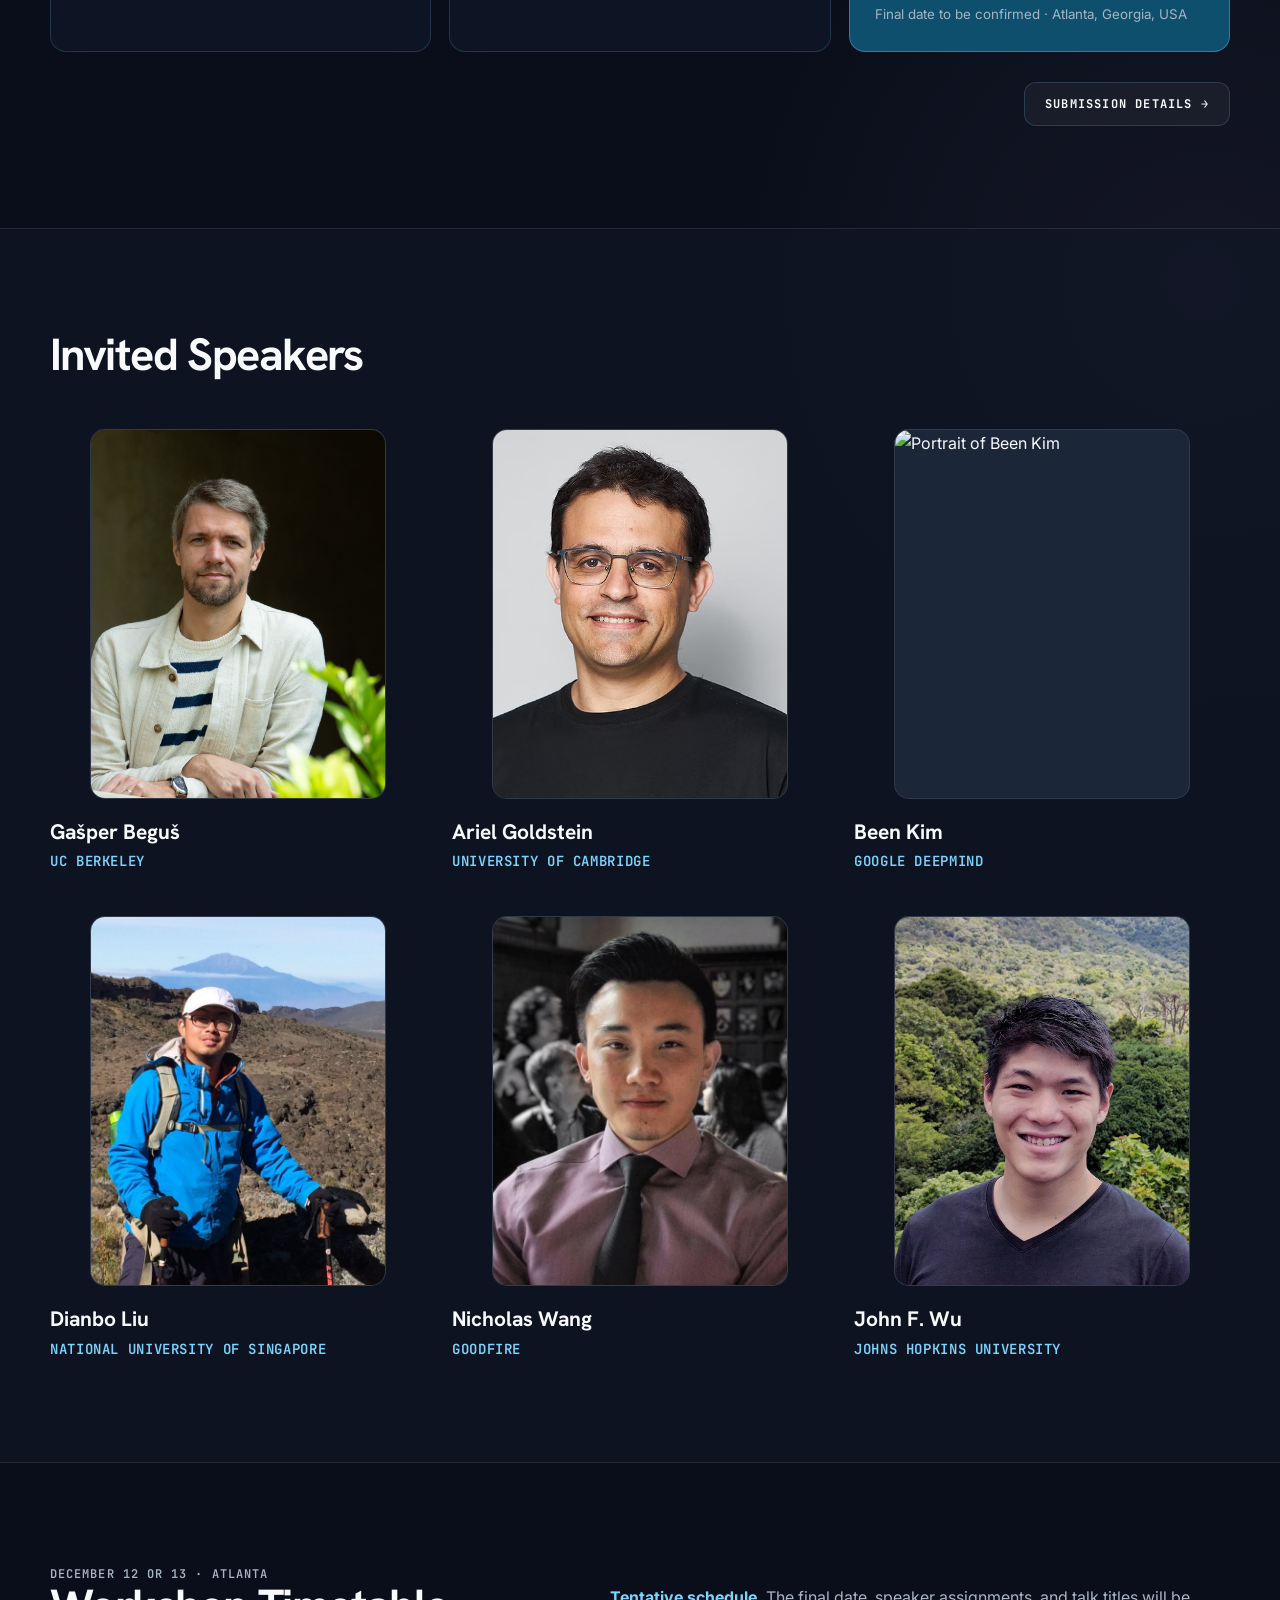
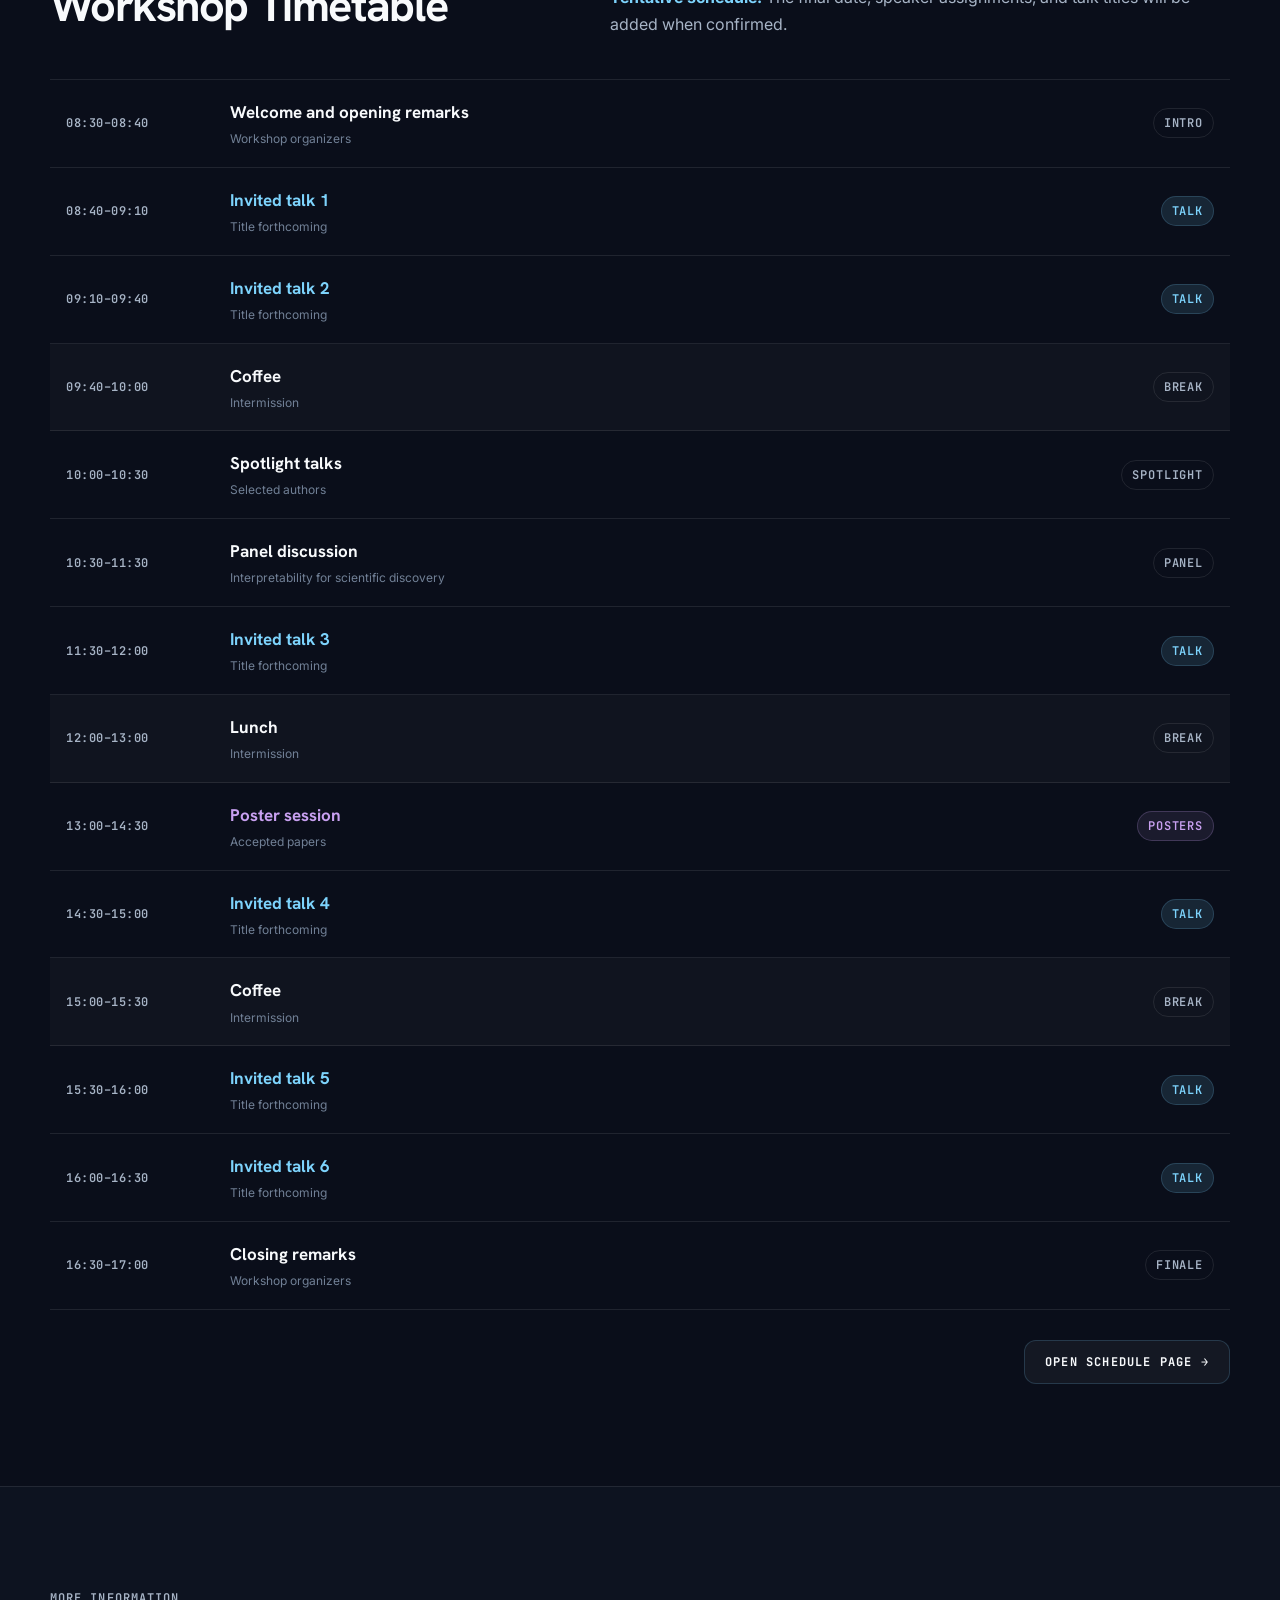
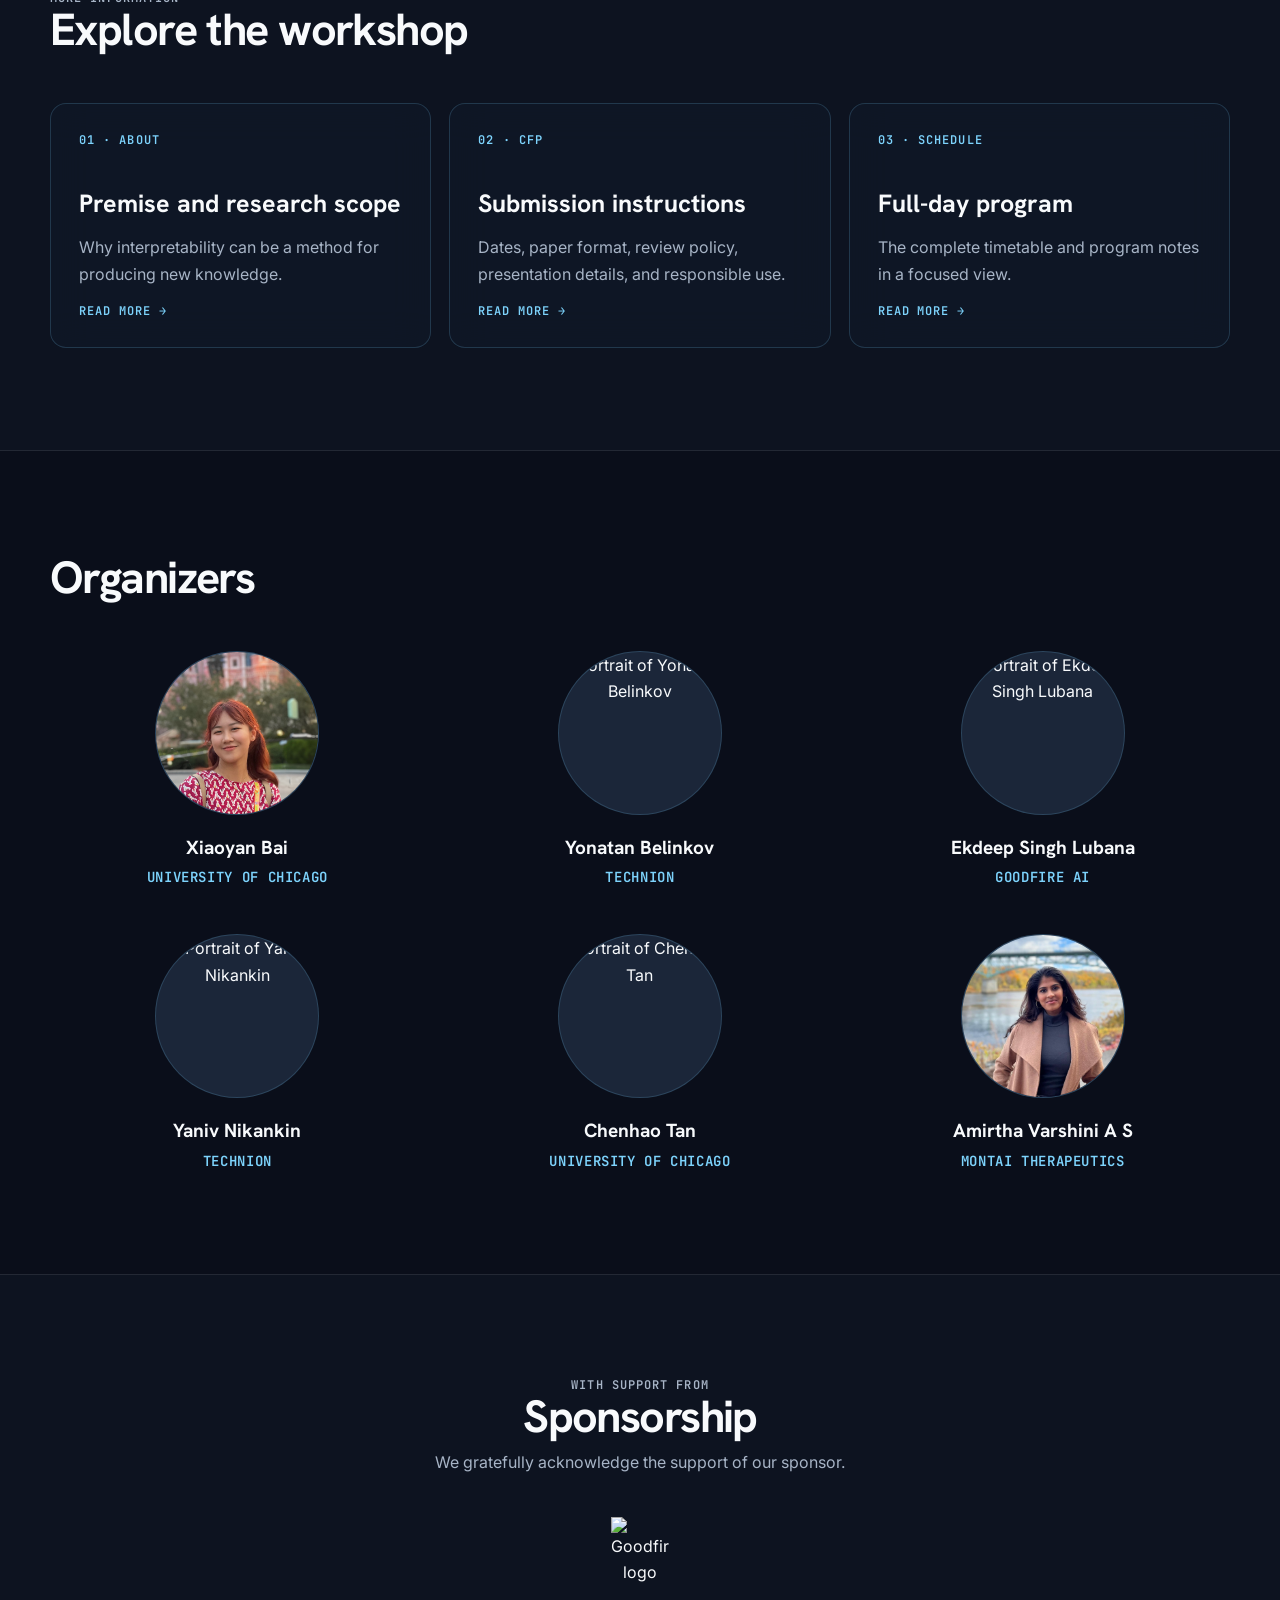
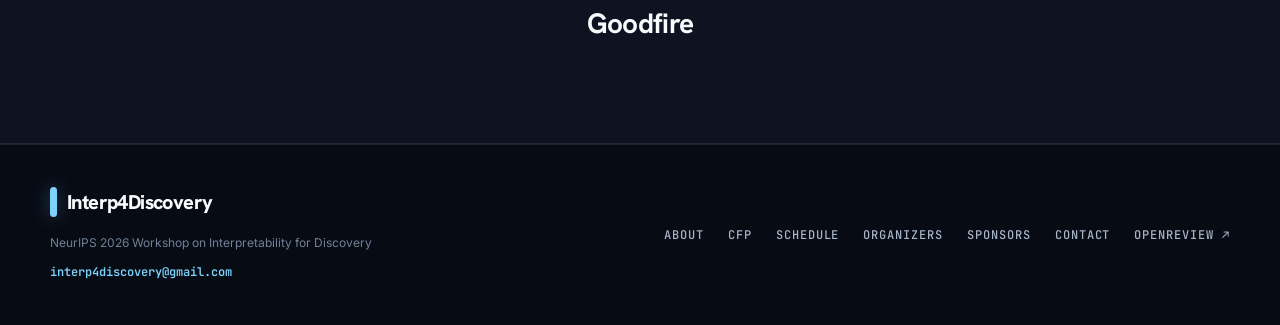
==== commit 018549e7: "add the submission guideline" ====
--- a/index.html
+++ b/index.html
@@ -89,7 +89,7 @@
         <div class="date-grid">
           <article class="date-card glass">
             <div class="date-card-top"><span class="date-icon">01</span><span class="status">Deadline</span></div>
-            <label>Submission deadline</label><strong>August 29, 2026</strong><small>11:59PM AoE</small>
+            <label>Submission deadline</label><strong>August 29, 2026</strong><small>11:59 PM AOE</small>
           </article>
           <article class="date-card glass">
             <div class="date-card-top"><span class="date-icon">02</span><span class="status">Notification</span></div>
--- a/styles.css
+++ b/styles.css
@@ -403,8 +403,13 @@
 .content-panel h2 { margin-bottom: 24px; padding-bottom: 16px; border-bottom: 1px solid var(--line); font-size: clamp(28px, 3.5vw, 39px); }
 .content-panel h3 { margin: 35px 0 14px; font-size: 23px; }
 .content-panel p, .content-panel li { color: #cbd6e2; }
+.content-panel p strong, .content-panel li strong { color: var(--primary); }
 .content-panel ul { padding-left: 20px; }
 .content-panel li + li { margin-top: 10px; }
+.submission-notice { margin-top: 24px; padding: 20px 22px; background: var(--primary-soft); border: 1px solid var(--line-blue); border-radius: 15px; }
+.submission-notice span { display: block; margin-bottom: 7px; color: var(--primary); font: 700 12px var(--mono); letter-spacing: 0.08em; text-transform: uppercase; }
+.submission-notice p { margin: 0; }
+.account-card strong { color: var(--primary); }
 
 .side-card { padding: 24px; border-radius: 16px; }
 .side-card h2, .side-card h3 { margin-bottom: 20px; font-size: 21px; }
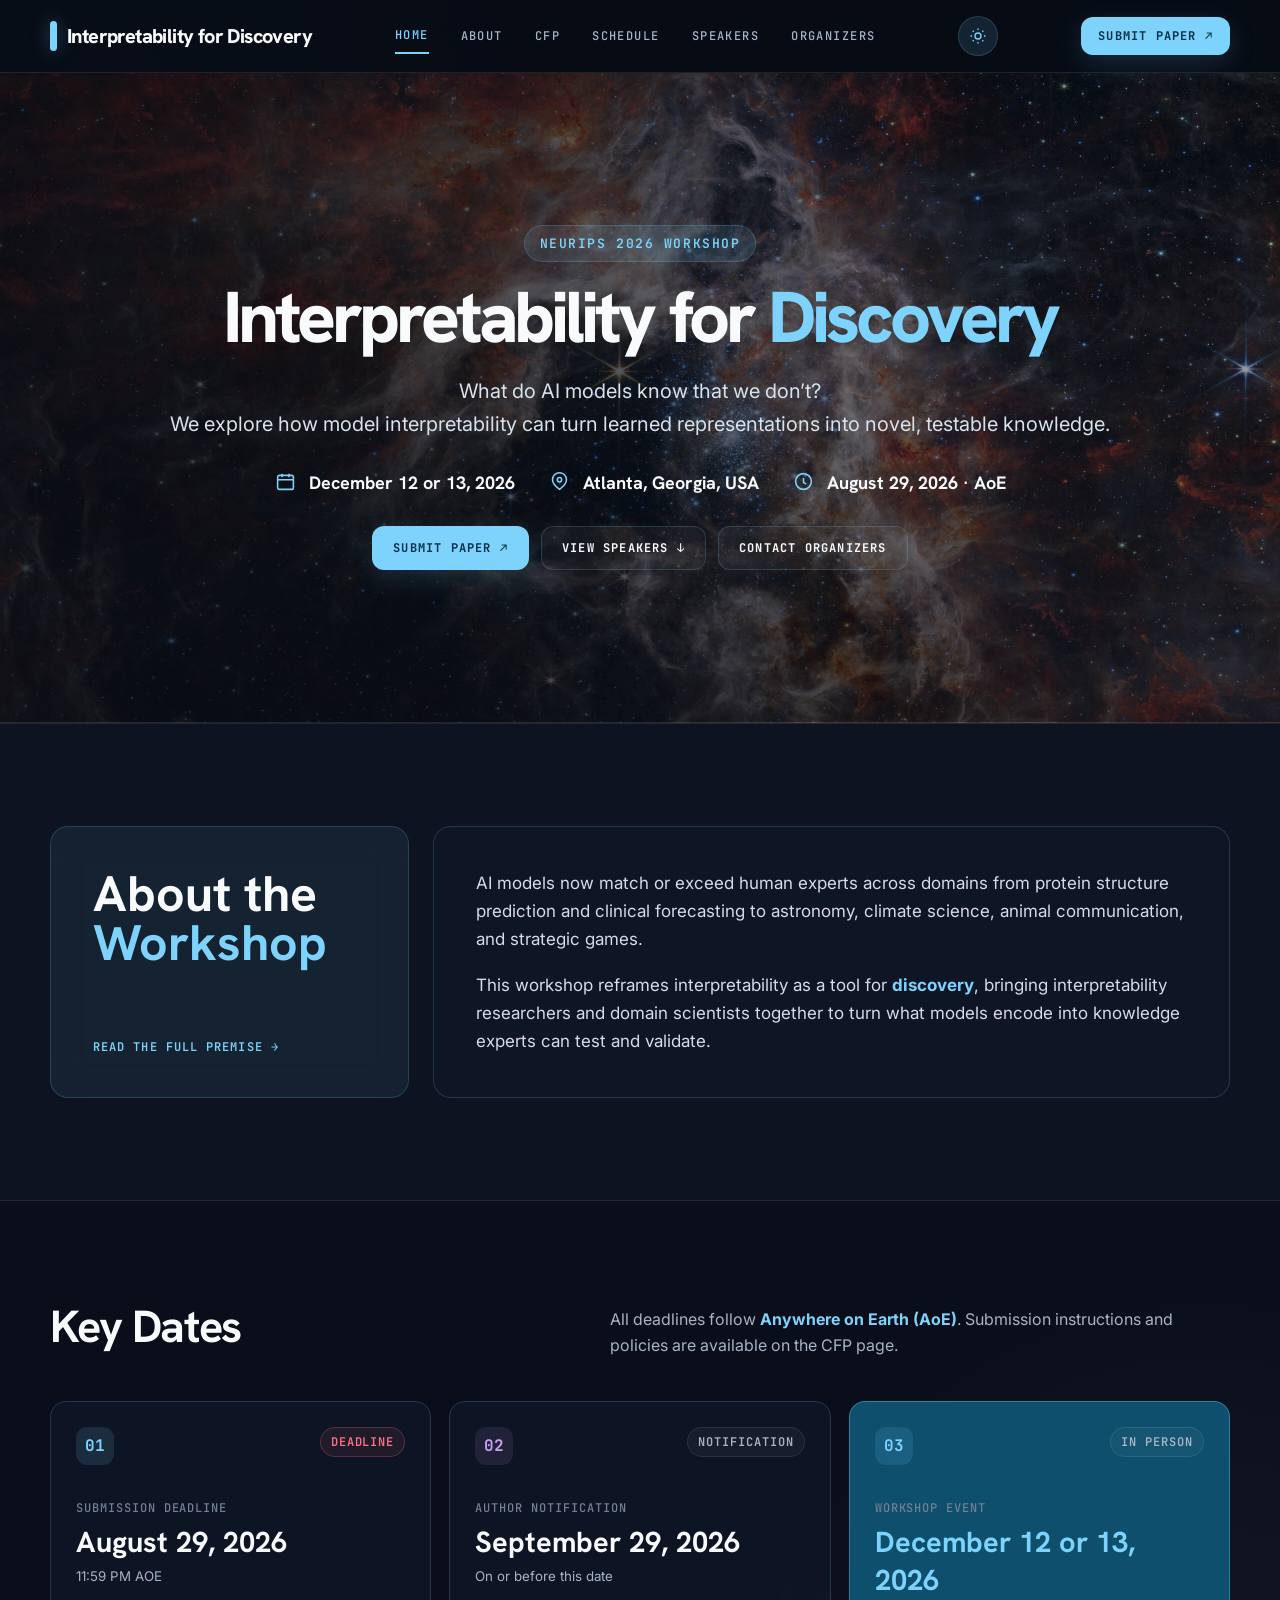
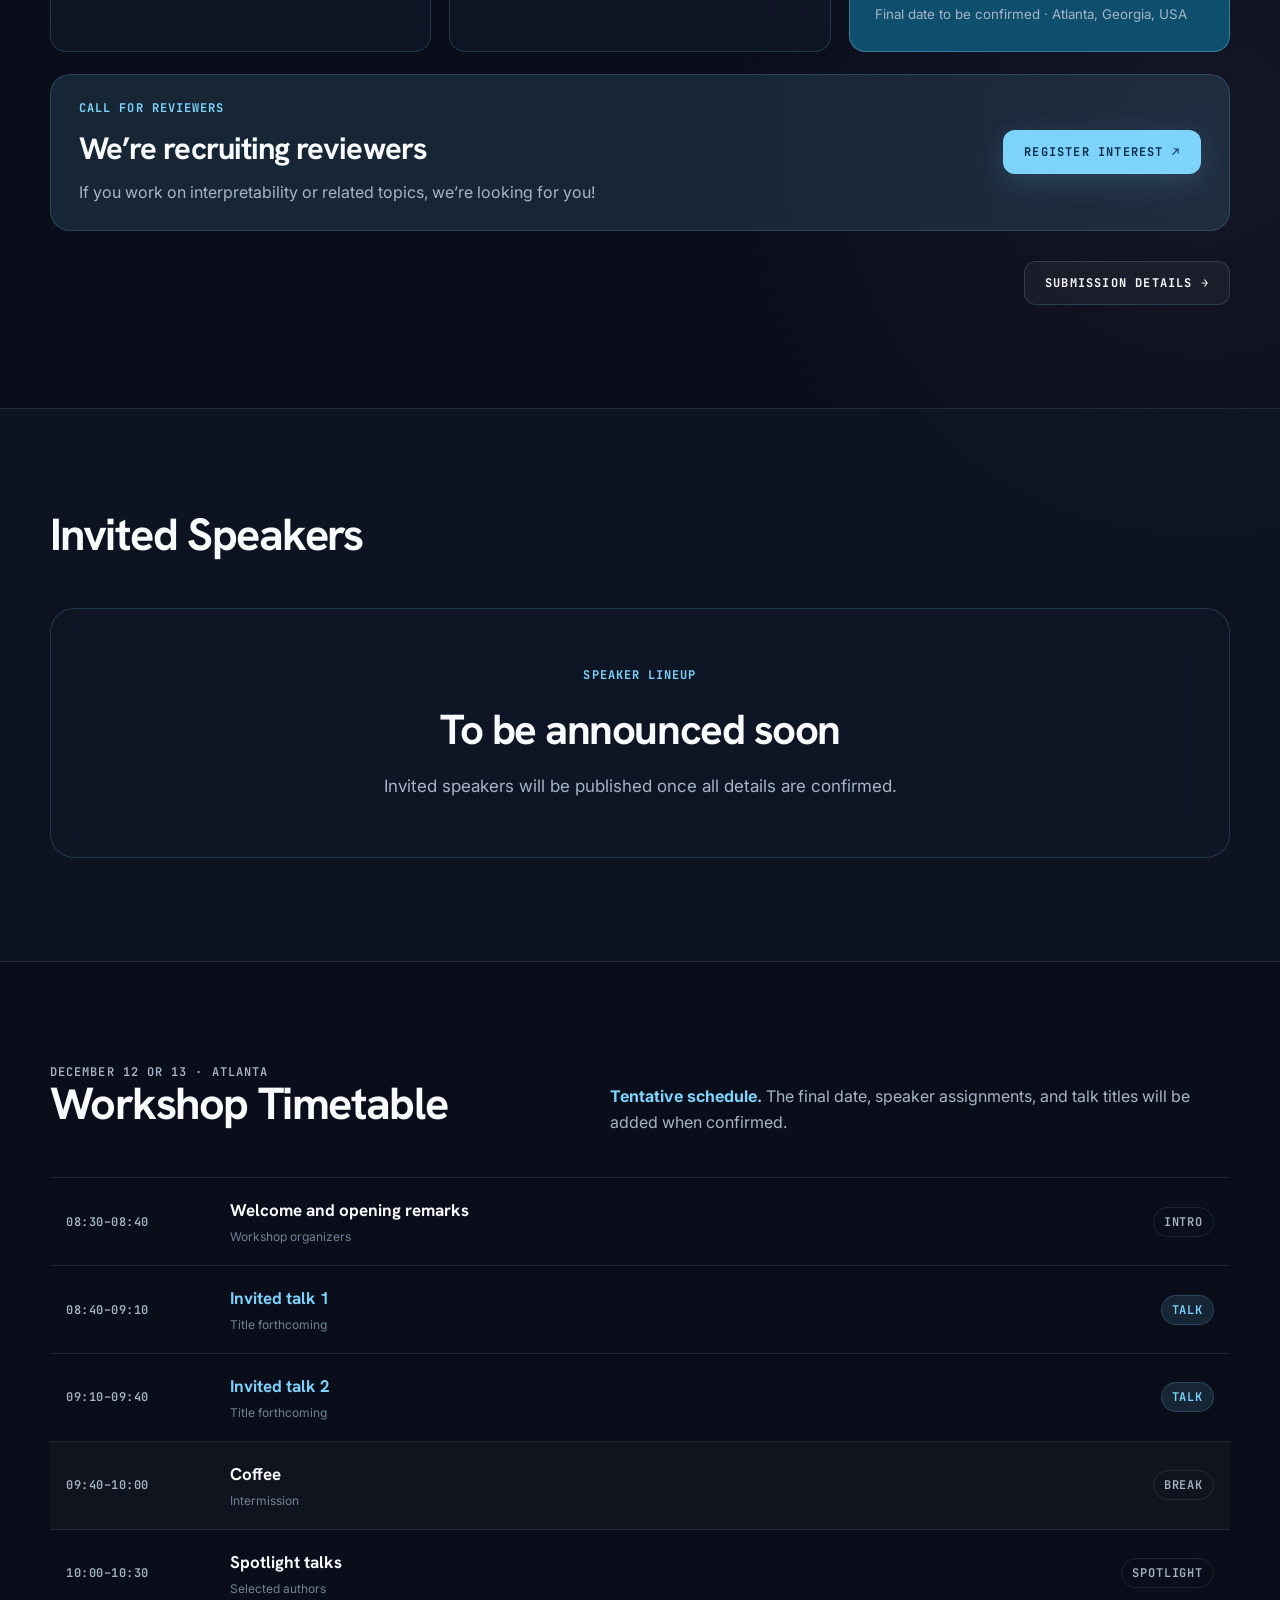
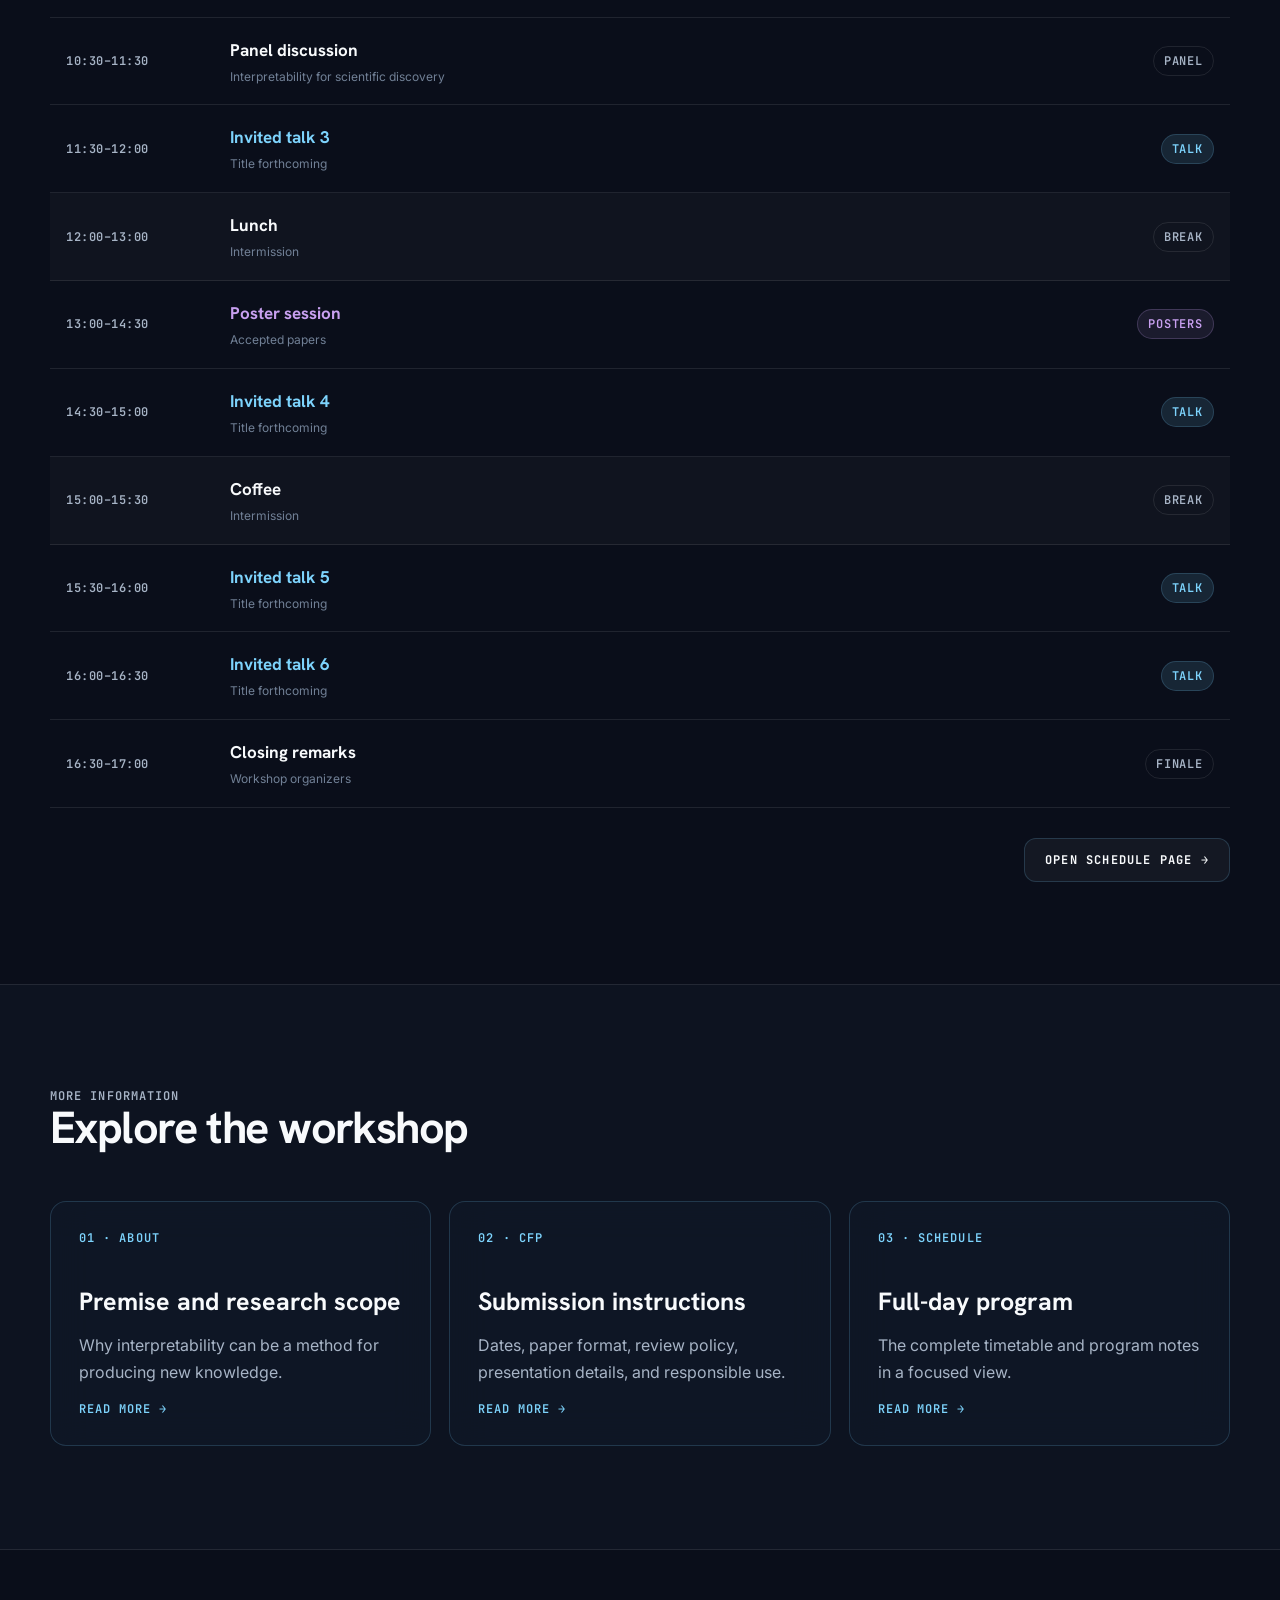
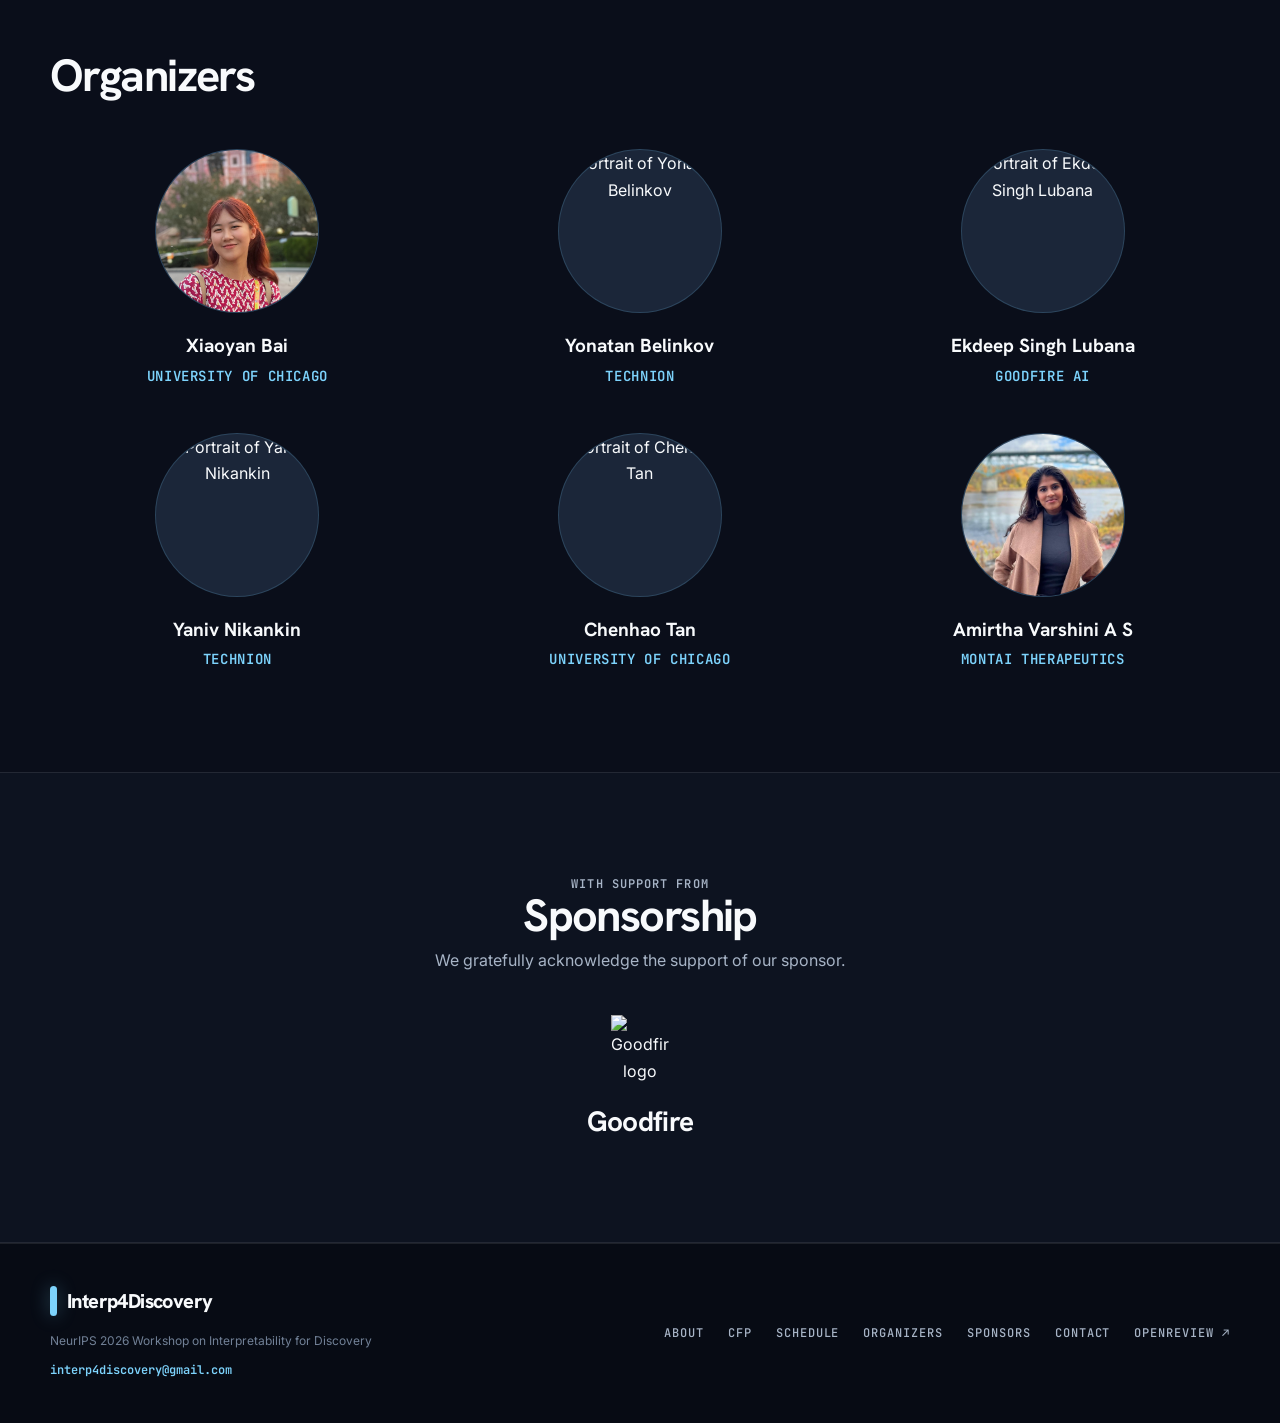
==== commit 15b765b2: "remove speaker and add reviewer call" ====
--- a/index.html
+++ b/index.html
@@ -100,6 +100,14 @@
             <label>Workshop event</label><strong>December 12 or 13, 2026</strong><small>Final date to be confirmed · Atlanta, Georgia, USA</small>
           </article>
         </div>
+        <aside class="reviewer-callout" aria-labelledby="reviewer-callout-title">
+          <div>
+            <span>Call for reviewers</span>
+            <h3 id="reviewer-callout-title">We&rsquo;re recruiting reviewers </h3>
+            <p>If you work on interpretability or related topics, we&rsquo;re looking for you!</p>
+          </div>
+          <a class="button button-primary" href="https://docs.google.com/forms/d/e/1FAIpQLSeglnxyTUW73uW83uouMQo-QS94kBK5geBFFMaJLlBNeXtyeg/viewform" target="_blank" rel="noopener noreferrer">Register interest ↗</a>
+        </aside>
         <div class="section-action"><a class="button button-secondary" href="cfp.html">Submission details →</a></div>
       </div>
     </section>
@@ -109,6 +117,7 @@
         <div class="section-heading">
           <div><h2>Invited Speakers</h2></div>
         </div>
+        <!-- Speaker profiles preserved for publication later.
         <div class="speaker-grid">
           <article class="speaker-card"><figure><img src="gasper.png" alt="Portrait of Gašper Beguš" /></figure><h3><a href="https://www.gasperbegus.com/home">Gašper Beguš</a></h3><p>UC Berkeley</p></article>
           <article class="speaker-card"><figure><img src="ArielPic.avif" alt="Portrait of Ariel Goldstein" /></figure><h3><a href="https://www.chia.cam.ac.uk/team/ariel-goldstein">Ariel Goldstein</a></h3><p>University of Cambridge</p></article>
@@ -117,6 +126,8 @@
           <article class="speaker-card"><figure><img src="nick.jpeg" alt="Portrait of Nicholas Wang" /></figure><h3><a href="https://www.linkedin.com/in/nkwang24/">Nicholas Wang</a></h3><p>Goodfire</p></article>
           <article class="speaker-card"><figure><img src="john.jpg" alt="Portrait of John F. Wu" /></figure><h3><a href="https://jwuphysics.github.io/">John F. Wu</a></h3><p>Johns Hopkins University</p></article>
         </div>
+        -->
+        <div class="speaker-announcement glass"><div><span>Speaker lineup</span><h3>To be announced soon</h3><p>Invited speakers will be published once all details are confirmed.</p></div></div>
       </div>
     </section>
 
--- a/styles.css
+++ b/styles.css
@@ -317,7 +317,28 @@
 .date-card-featured { background: #0d4f6d; border-color: rgba(125, 211, 252, 0.34); }
 .date-card-featured strong { color: var(--primary); }
 
+.reviewer-callout {
+  margin-top: 22px;
+  display: grid;
+  grid-template-columns: minmax(0, 1fr) auto;
+  gap: 28px;
+  align-items: center;
+  padding: 25px 28px;
+  background: var(--primary-soft);
+  border: 1px solid var(--line-blue);
+  border-radius: 20px;
+}
+.reviewer-callout span { display: block; margin-bottom: 7px; color: var(--primary); font: 700 12px var(--mono); letter-spacing: 0.09em; text-transform: uppercase; }
+.reviewer-callout h3 { margin-bottom: 5px; font-size: clamp(23px, 3vw, 31px); letter-spacing: -0.03em; }
+.reviewer-callout h3 small { color: var(--muted); font-size: 0.62em; font-weight: 600; white-space: nowrap; }
+.reviewer-callout p { margin: 0; color: var(--muted); font-size: 16px; }
+.reviewer-callout .button { white-space: nowrap; }
+
 .speaker-grid { display: grid; grid-template-columns: repeat(3, 1fr); gap: 44px 26px; }
+.speaker-announcement { min-height: 250px; display: grid; place-items: center; padding: 36px; text-align: center; border-radius: 24px; }
+.speaker-announcement span { display: block; margin-bottom: 12px; color: var(--primary); font: 700 12px var(--mono); letter-spacing: 0.09em; text-transform: uppercase; }
+.speaker-announcement h3 { margin-bottom: 8px; font-size: clamp(30px, 4vw, 42px); letter-spacing: -0.035em; }
+.speaker-announcement p { margin: 0; color: var(--muted); font-size: 17px; }
 .speaker-card figure { position: relative; aspect-ratio: 4 / 5; margin-bottom: 16px; overflow: hidden; background: var(--surface-high); border: 1px solid var(--line); border-radius: 15px; }
 .speaker-card img { width: 100%; height: 100%; display: block; object-fit: cover; object-position: center 24%; transition: transform 700ms var(--ease), opacity 400ms ease; }
 .speaker-card img.been-photo { object-position: 36% 24%; }
@@ -544,6 +565,9 @@
   .schedule-row > div { grid-column: 1; }
   .schedule-tag { grid-column: 2; grid-row: 1; }
   .section-action { justify-content: flex-start; }
+  .reviewer-callout { grid-template-columns: 1fr; }
+  .reviewer-callout h3 small { display: block; margin-top: 4px; white-space: normal; }
+  .reviewer-callout .button { width: 100%; }
   .topic-card { grid-template-columns: 45px minmax(0, 1fr); }
 }
 
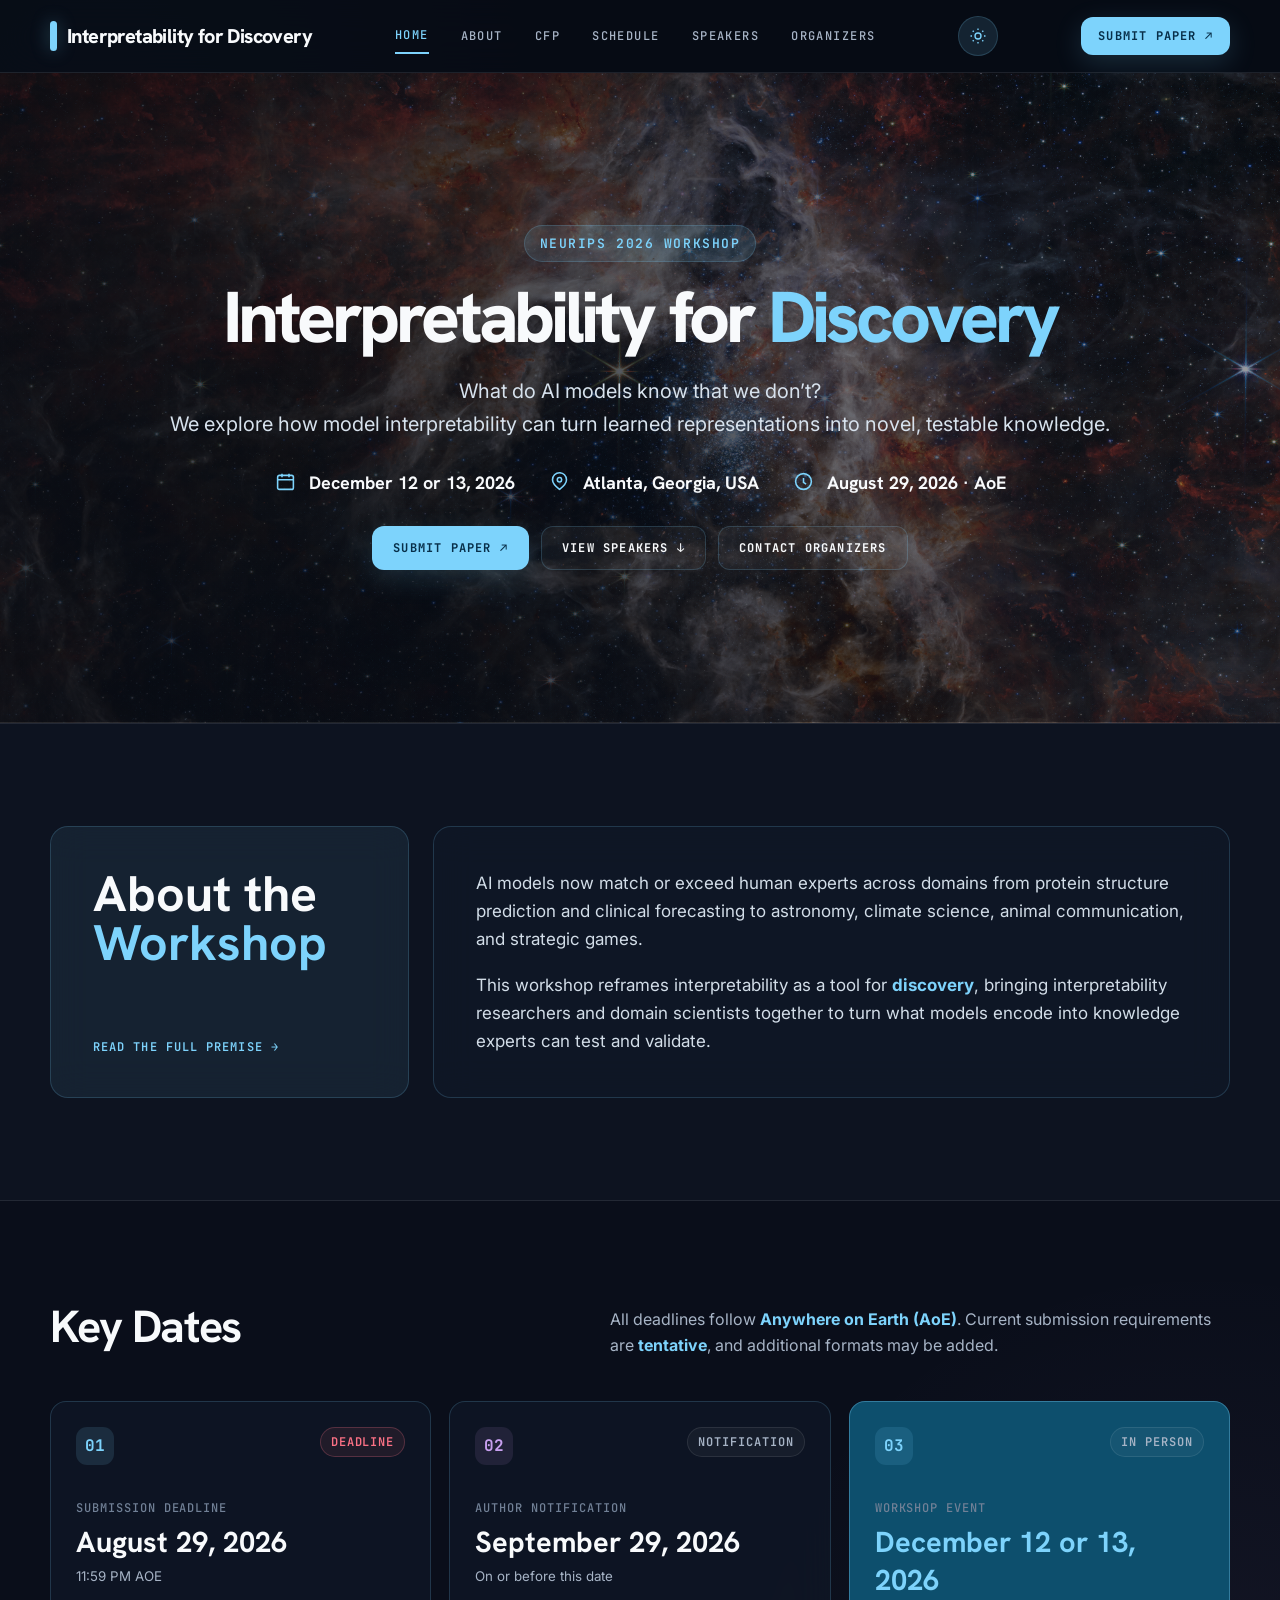
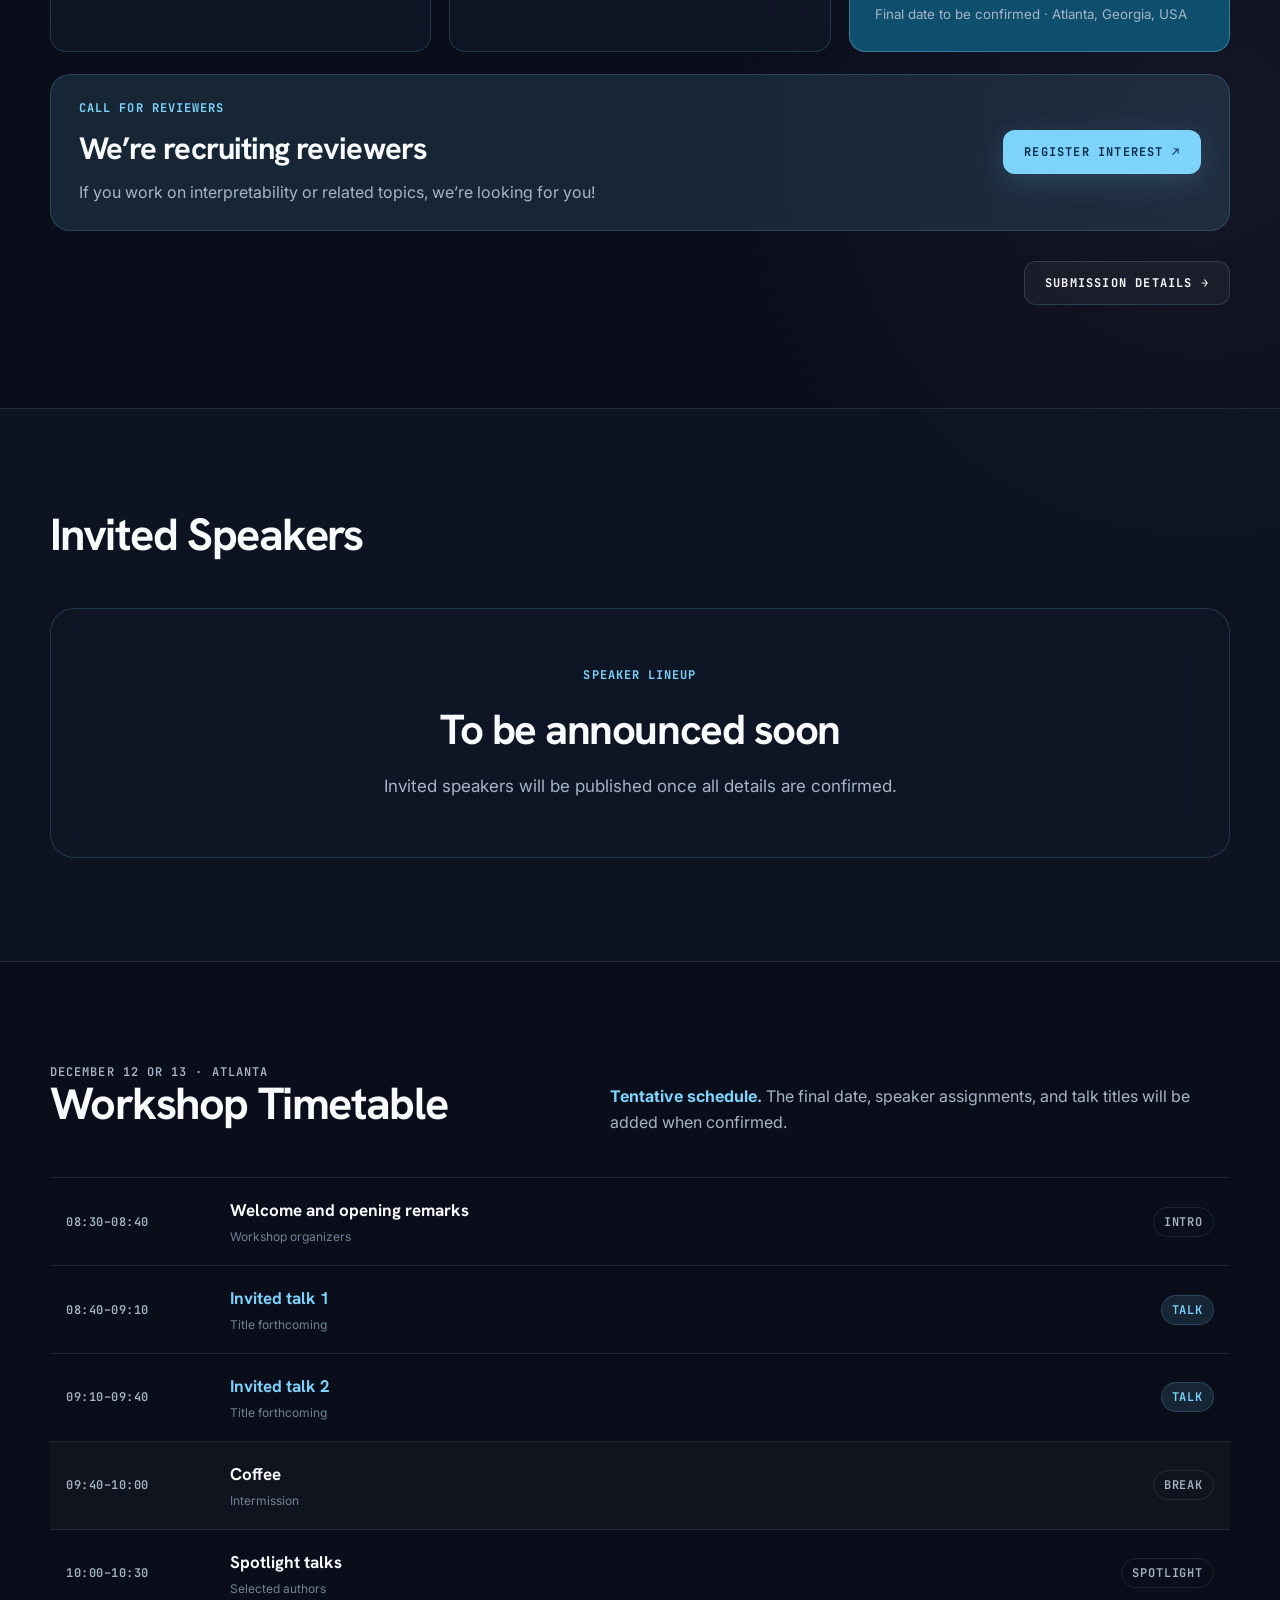
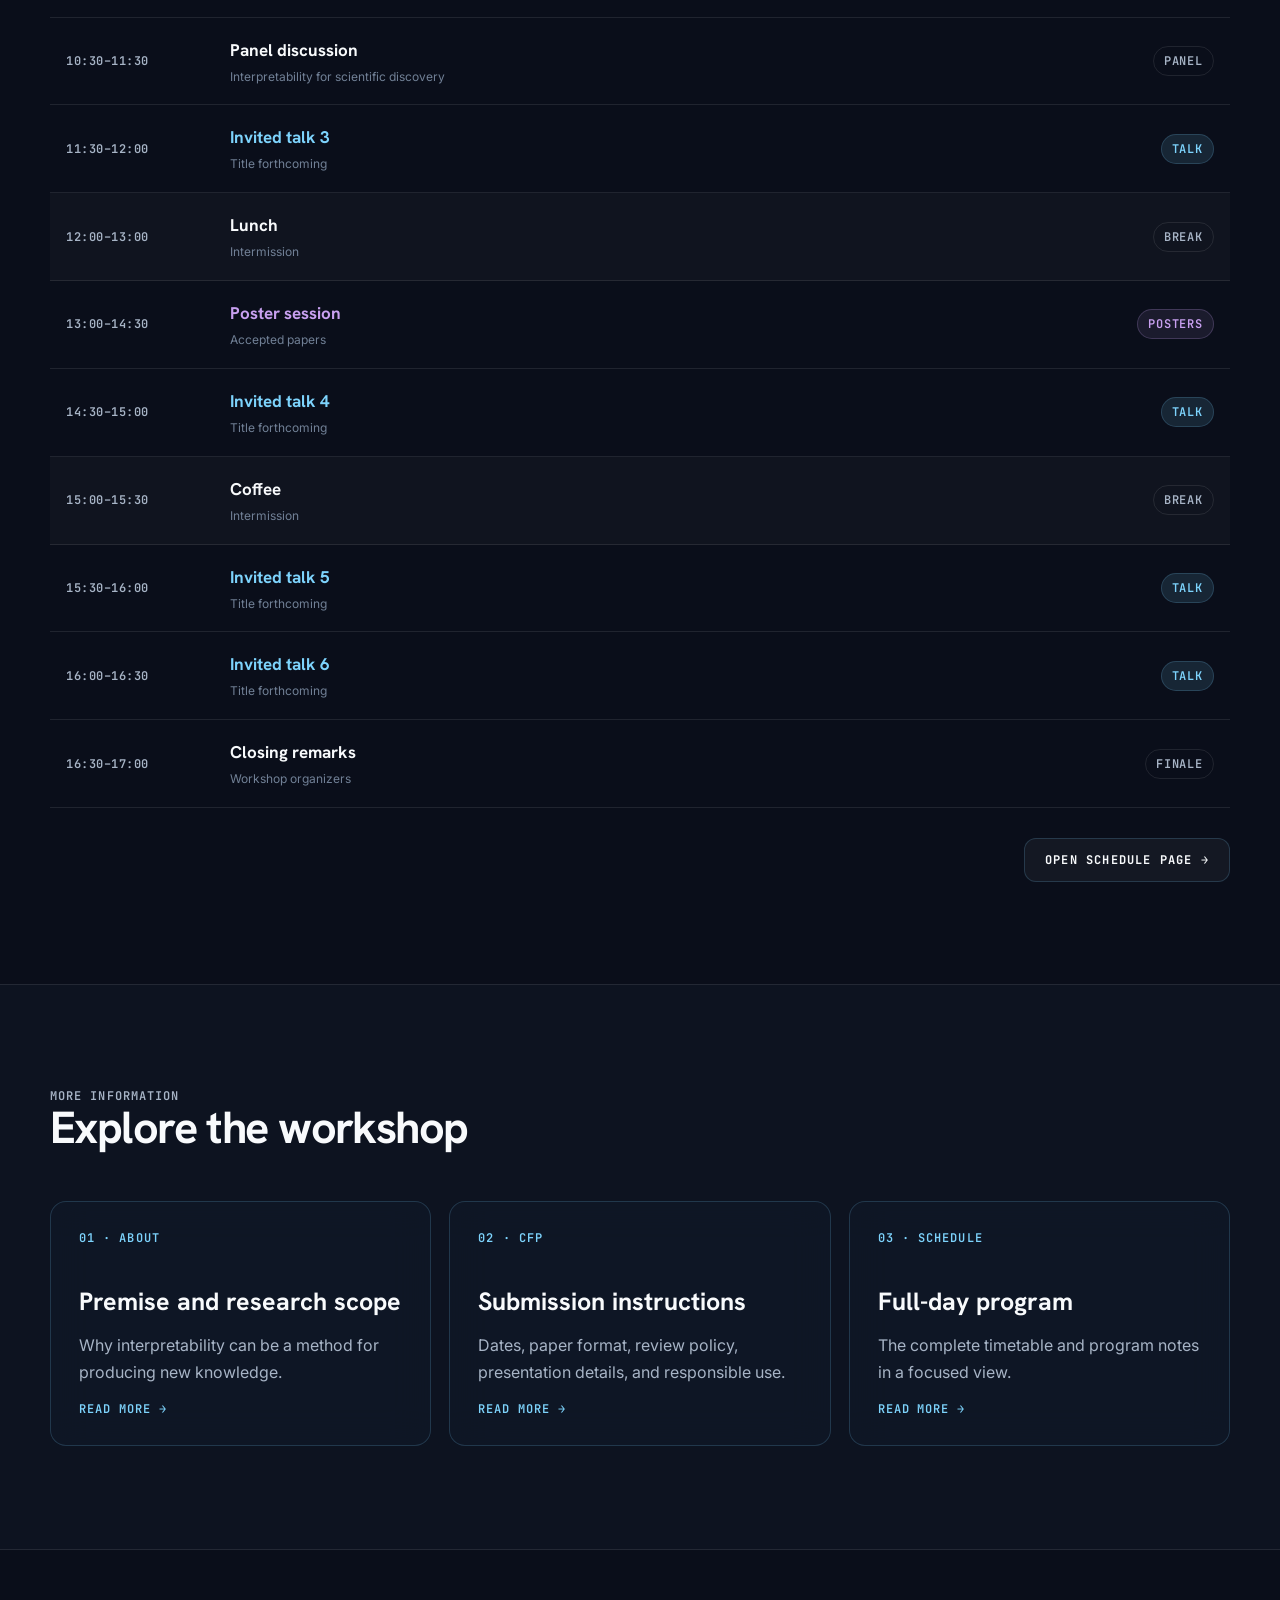
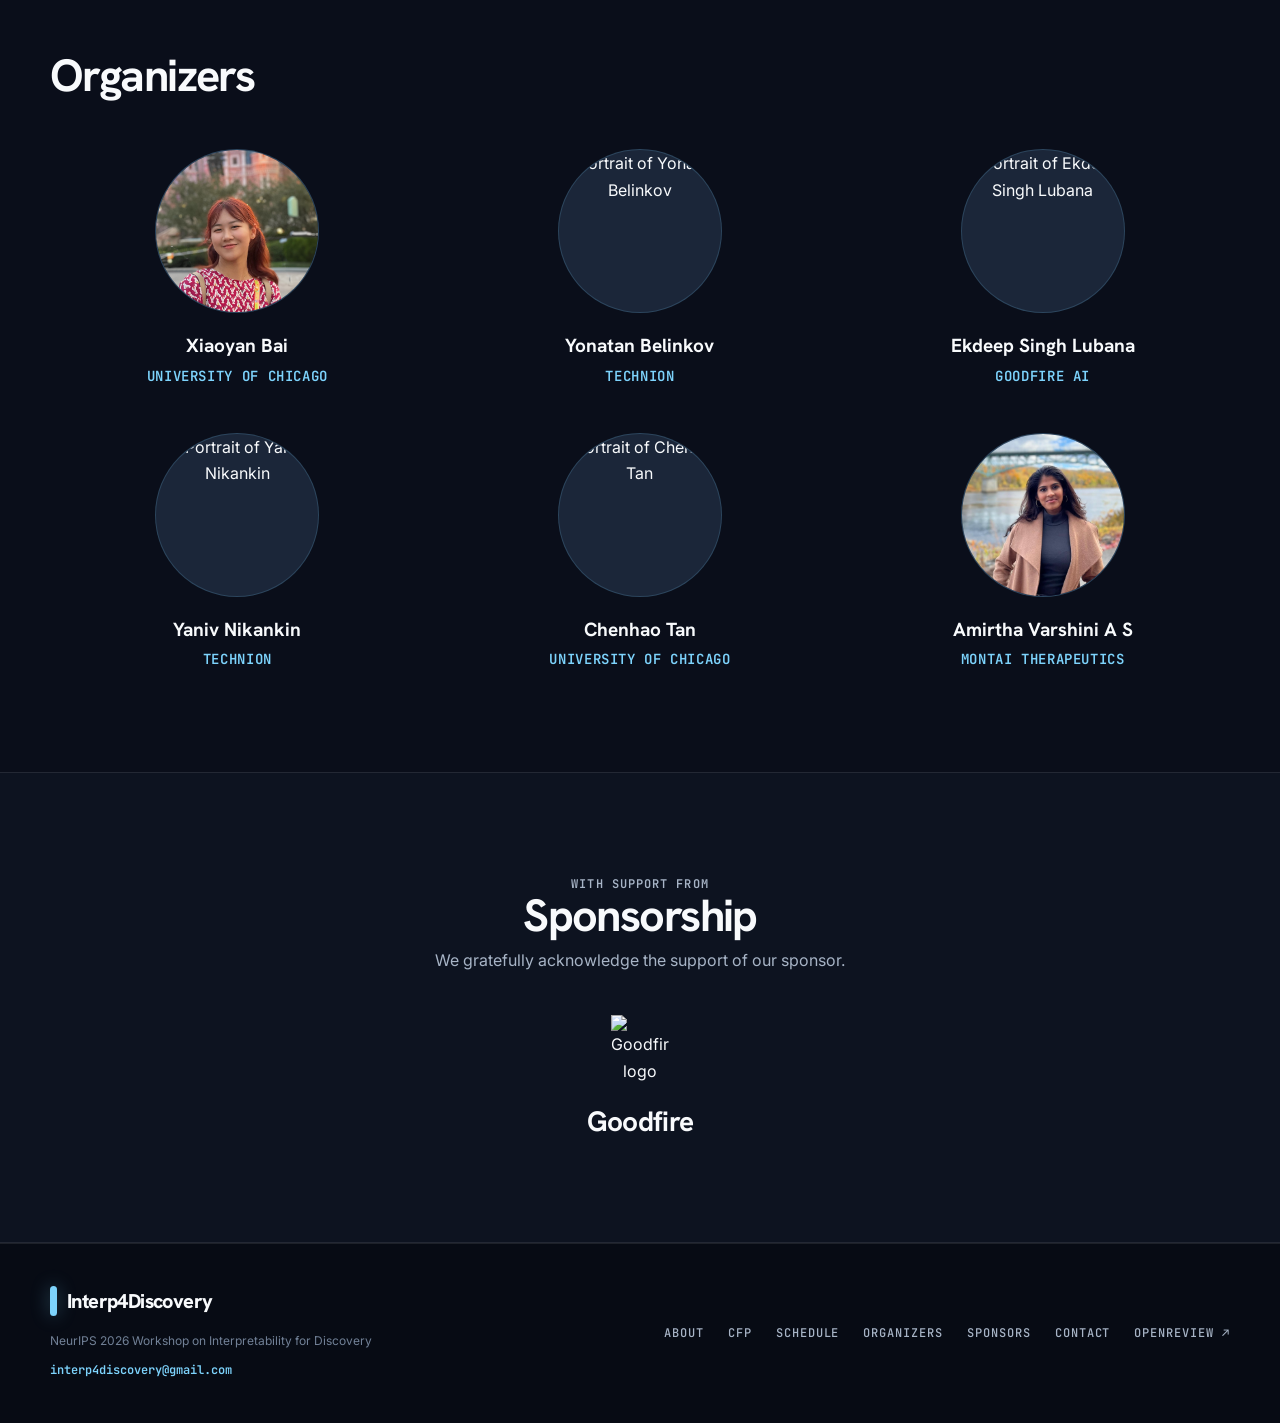
==== commit 95d084d9: "tentative schedule" ====
--- a/index.html
+++ b/index.html
@@ -4,7 +4,7 @@
   <meta charset="UTF-8" />
   <meta name="viewport" content="width=device-width, initial-scale=1.0" />
   <meta name="description" content="Interpretability for Discovery, a NeurIPS 2026 workshop on using model interpretability to uncover new scientific knowledge." />
-  <title>Interpretability for Discovery — NeurIPS 2026</title>
+  <title>Interpretability for Discovery: NeurIPS 2026</title>
   <link rel="preconnect" href="https://fonts.googleapis.com" />
   <link rel="preconnect" href="https://fonts.gstatic.com" crossorigin />
   <link href="https://fonts.googleapis.com/css2?family=Hanken+Grotesk:wght@400;600;700;800&amp;family=Inter:wght@400;500;600&amp;family=JetBrains+Mono:wght@500;700&amp;display=swap" rel="stylesheet" />
@@ -26,12 +26,12 @@
         <a href="#speakers">Speakers</a>
         <a href="#organizers">Organizers</a>
       </nav>
-      <a class="button button-primary button-small" href="https://openreview.net/group?id=NeurIPS.cc/2026/Workshop/Interp4Discovery#tab-your-consoles" target="_blank" rel="noopener noreferrer">Submit paper ↗</a>
+      <a class="button button-primary button-small" href="https://openreview.net/group?id=NeurIPS.cc/2026/Workshop/Interp4Discovery" target="_blank" rel="noopener noreferrer">Submit paper ↗</a>
       <details class="mobile-menu">
         <summary>Menu</summary>
         <div>
           <a href="index.html">Home</a><a href="about.html">About</a><a href="cfp.html">CFP</a><a href="schedule.html">Schedule</a><a href="#speakers">Speakers</a><a href="#organizers">Organizers</a>
-          <a href="https://openreview.net/group?id=NeurIPS.cc/2026/Workshop/Interp4Discovery#tab-your-consoles" target="_blank" rel="noopener noreferrer">Submit paper ↗</a>
+          <a href="https://openreview.net/group?id=NeurIPS.cc/2026/Workshop/Interp4Discovery" target="_blank" rel="noopener noreferrer">Submit paper ↗</a>
         </div>
       </details>
     </div>
@@ -59,7 +59,7 @@
             </div>
           </div>
           <div class="hero-actions">
-            <a class="button button-primary" href="https://openreview.net/group?id=NeurIPS.cc/2026/Workshop/Interp4Discovery#tab-your-consoles" target="_blank" rel="noopener noreferrer">Submit paper ↗</a>
+            <a class="button button-primary" href="https://openreview.net/group?id=NeurIPS.cc/2026/Workshop/Interp4Discovery" target="_blank" rel="noopener noreferrer">Submit paper ↗</a>
             <a class="button button-secondary" href="#speakers">View speakers ↓</a>
             <a class="button button-secondary" href="mailto:interp4discovery@gmail.com">Contact organizers</a>
           </div>
@@ -84,7 +84,7 @@
       <div class="container">
         <div class="section-heading">
           <div><h2>Key Dates</h2></div>
-          <p>All deadlines follow <strong class="accent">Anywhere on Earth (AoE)</strong>. Submission instructions and policies are available on the CFP page.</p>
+          <p>All deadlines follow <strong class="accent">Anywhere on Earth (AoE)</strong>. Current submission requirements are <strong class="accent">tentative</strong>, and additional formats may be added.</p>
         </div>
         <div class="date-grid">
           <article class="date-card glass">
--- a/styles.css
+++ b/styles.css
@@ -428,6 +428,7 @@
 .content-panel ul { padding-left: 20px; }
 .content-panel li + li { margin-top: 10px; }
 .submission-notice { margin-top: 24px; padding: 20px 22px; background: var(--primary-soft); border: 1px solid var(--line-blue); border-radius: 15px; }
+.requirements-notice { margin: 0 0 24px; }
 .submission-notice span { display: block; margin-bottom: 7px; color: var(--primary); font: 700 12px var(--mono); letter-spacing: 0.08em; text-transform: uppercase; }
 .submission-notice p { margin: 0; }
 .account-card strong { color: var(--primary); }
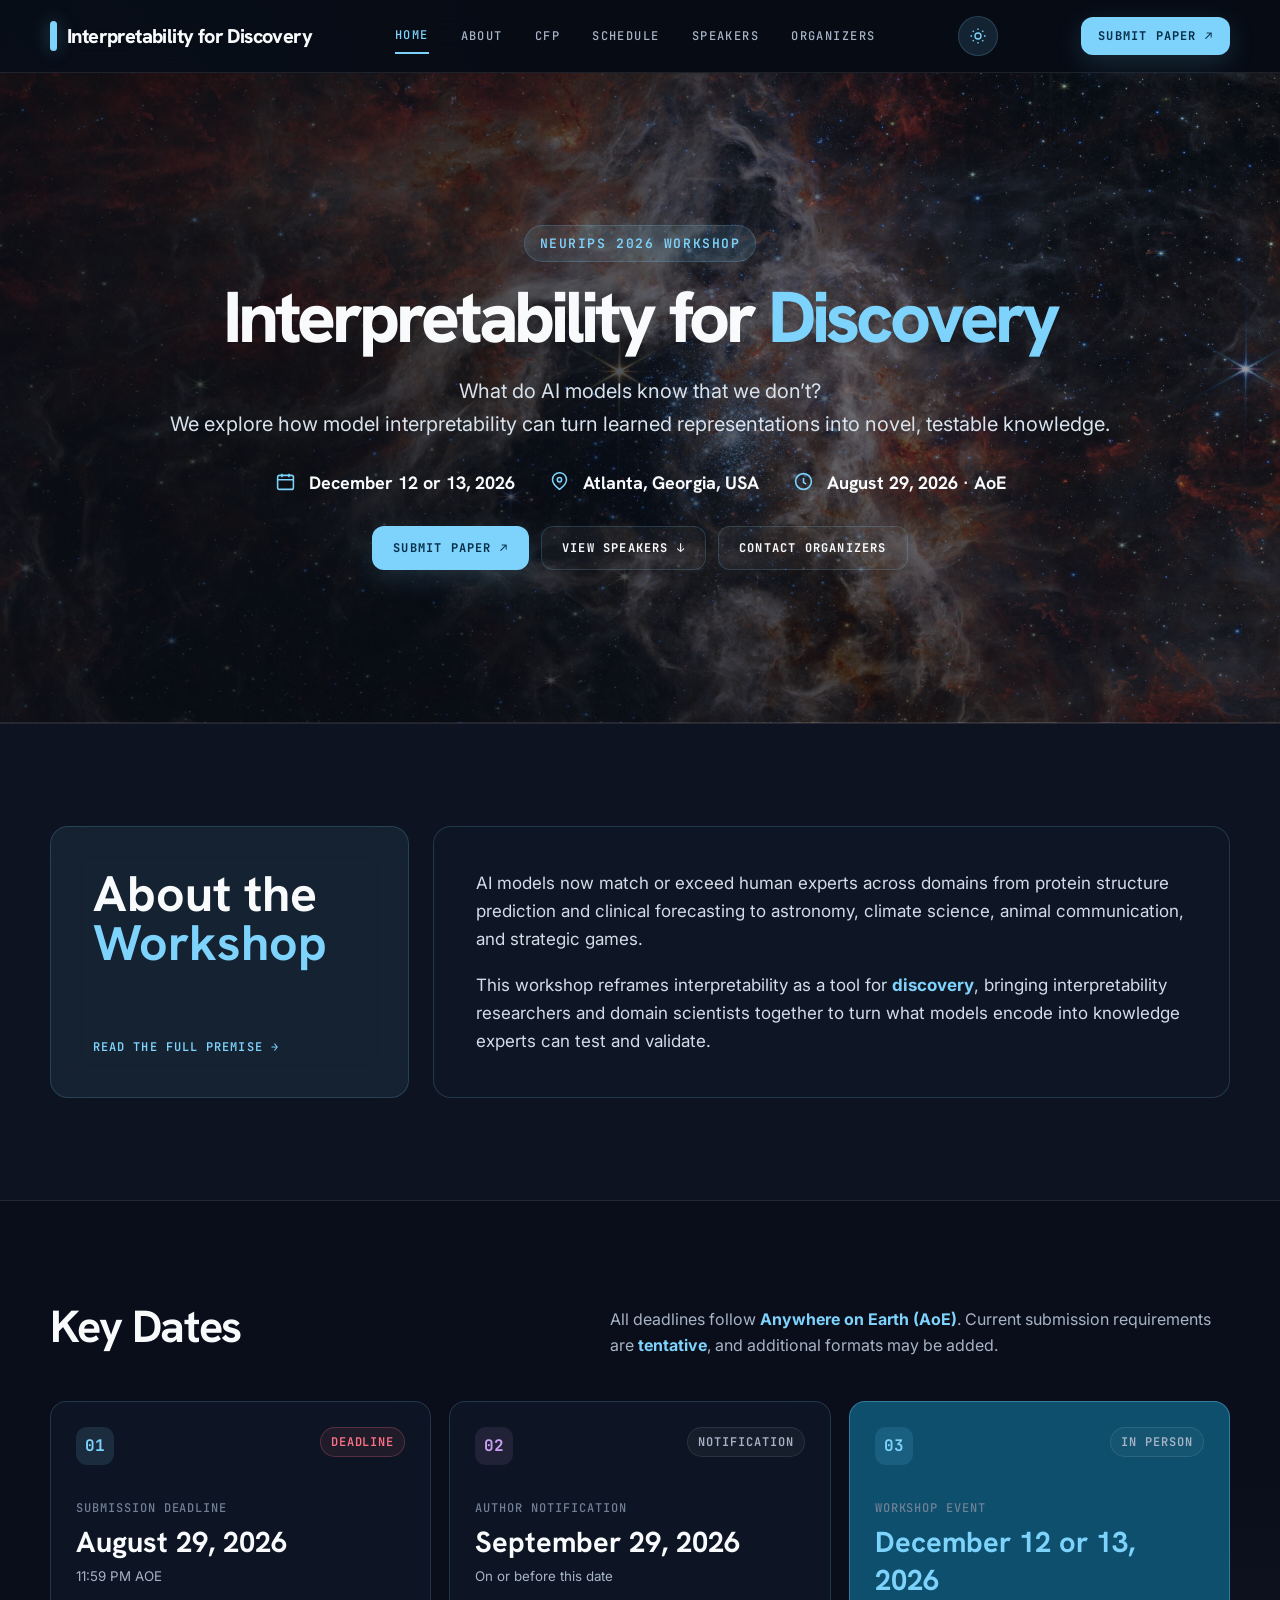
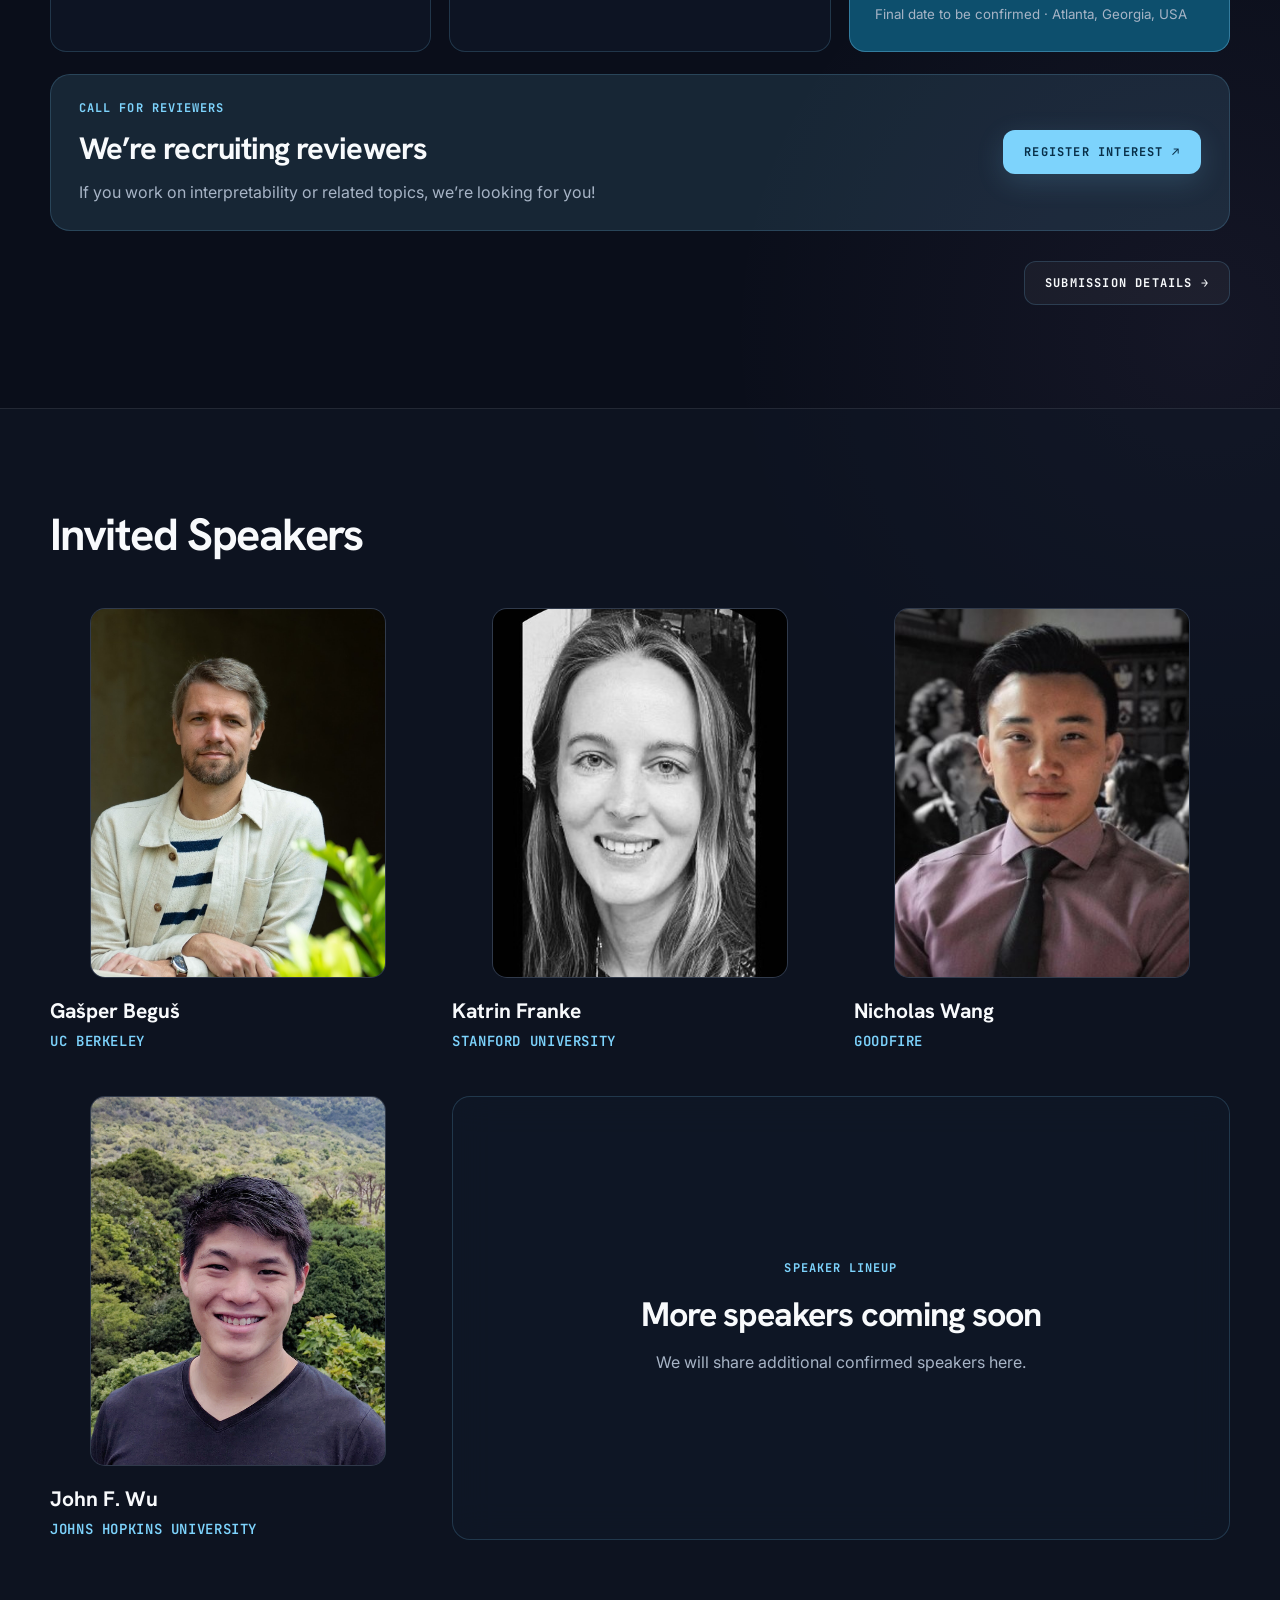
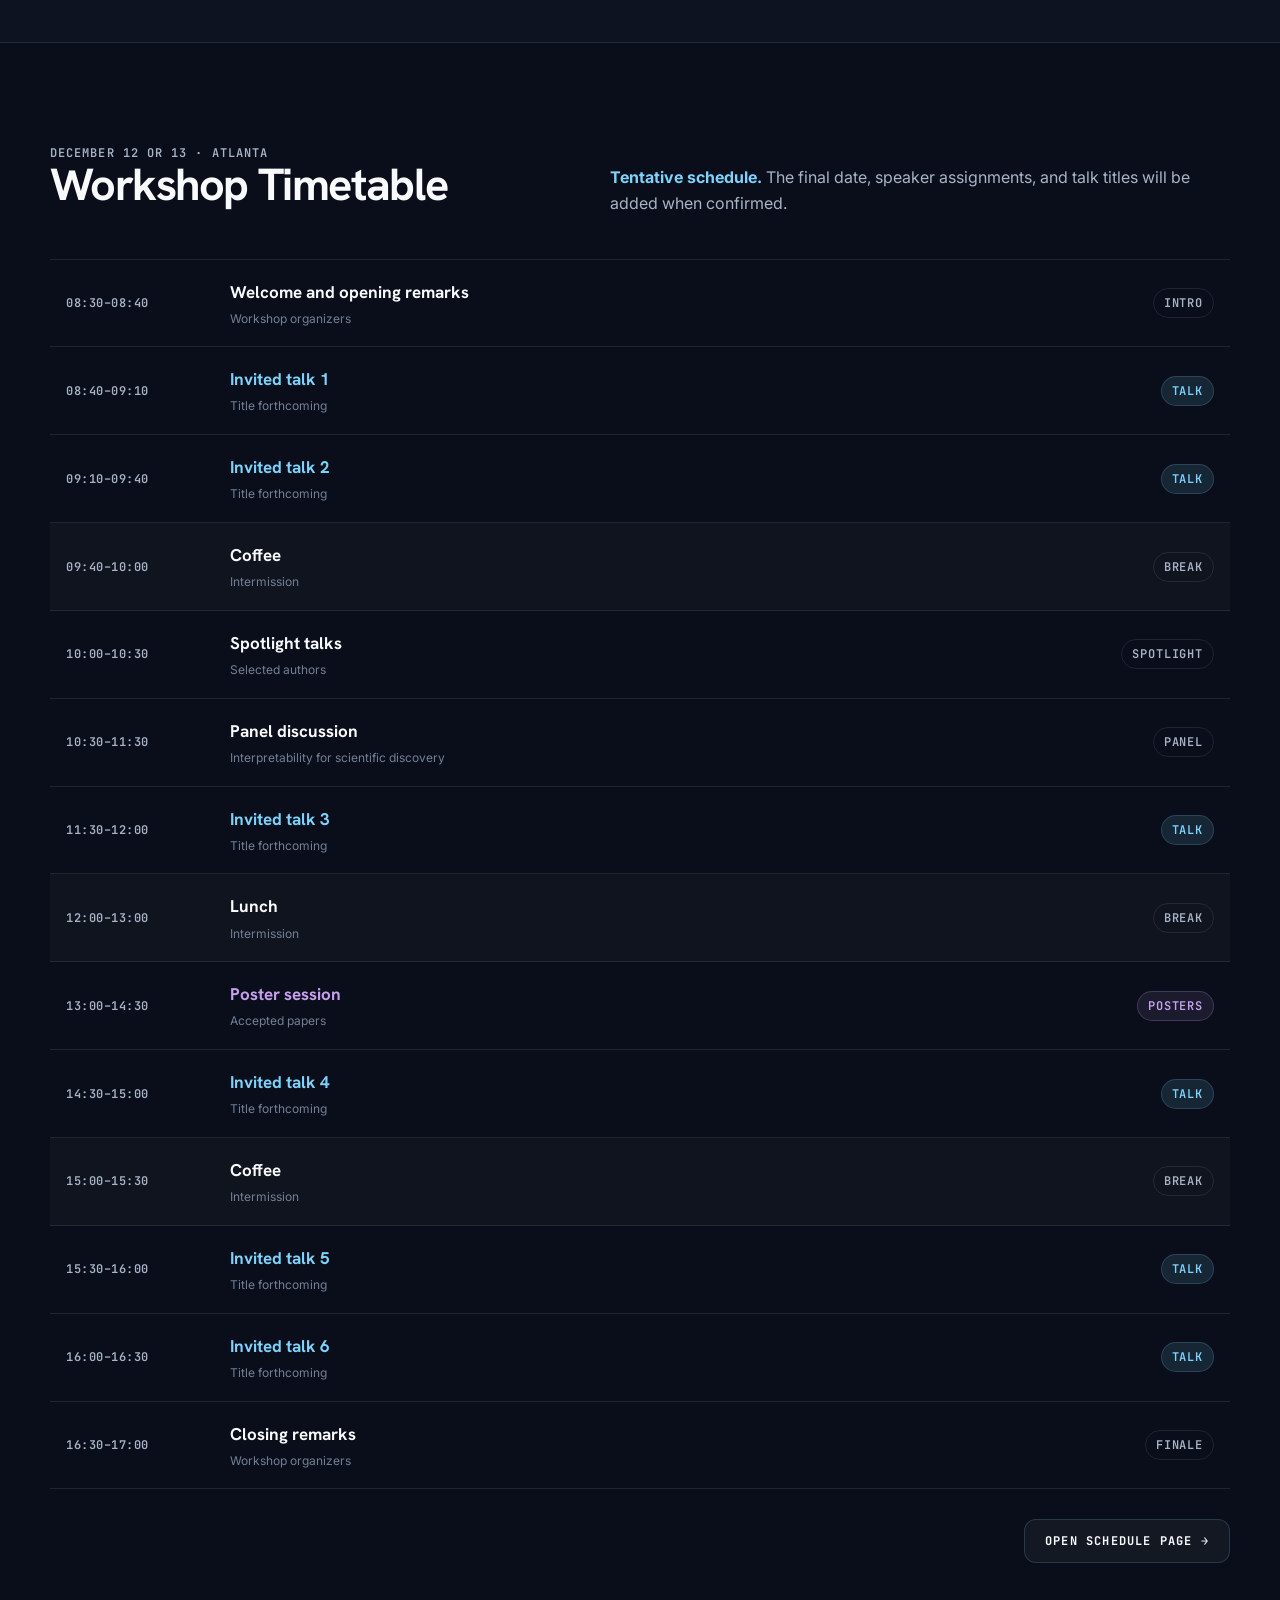
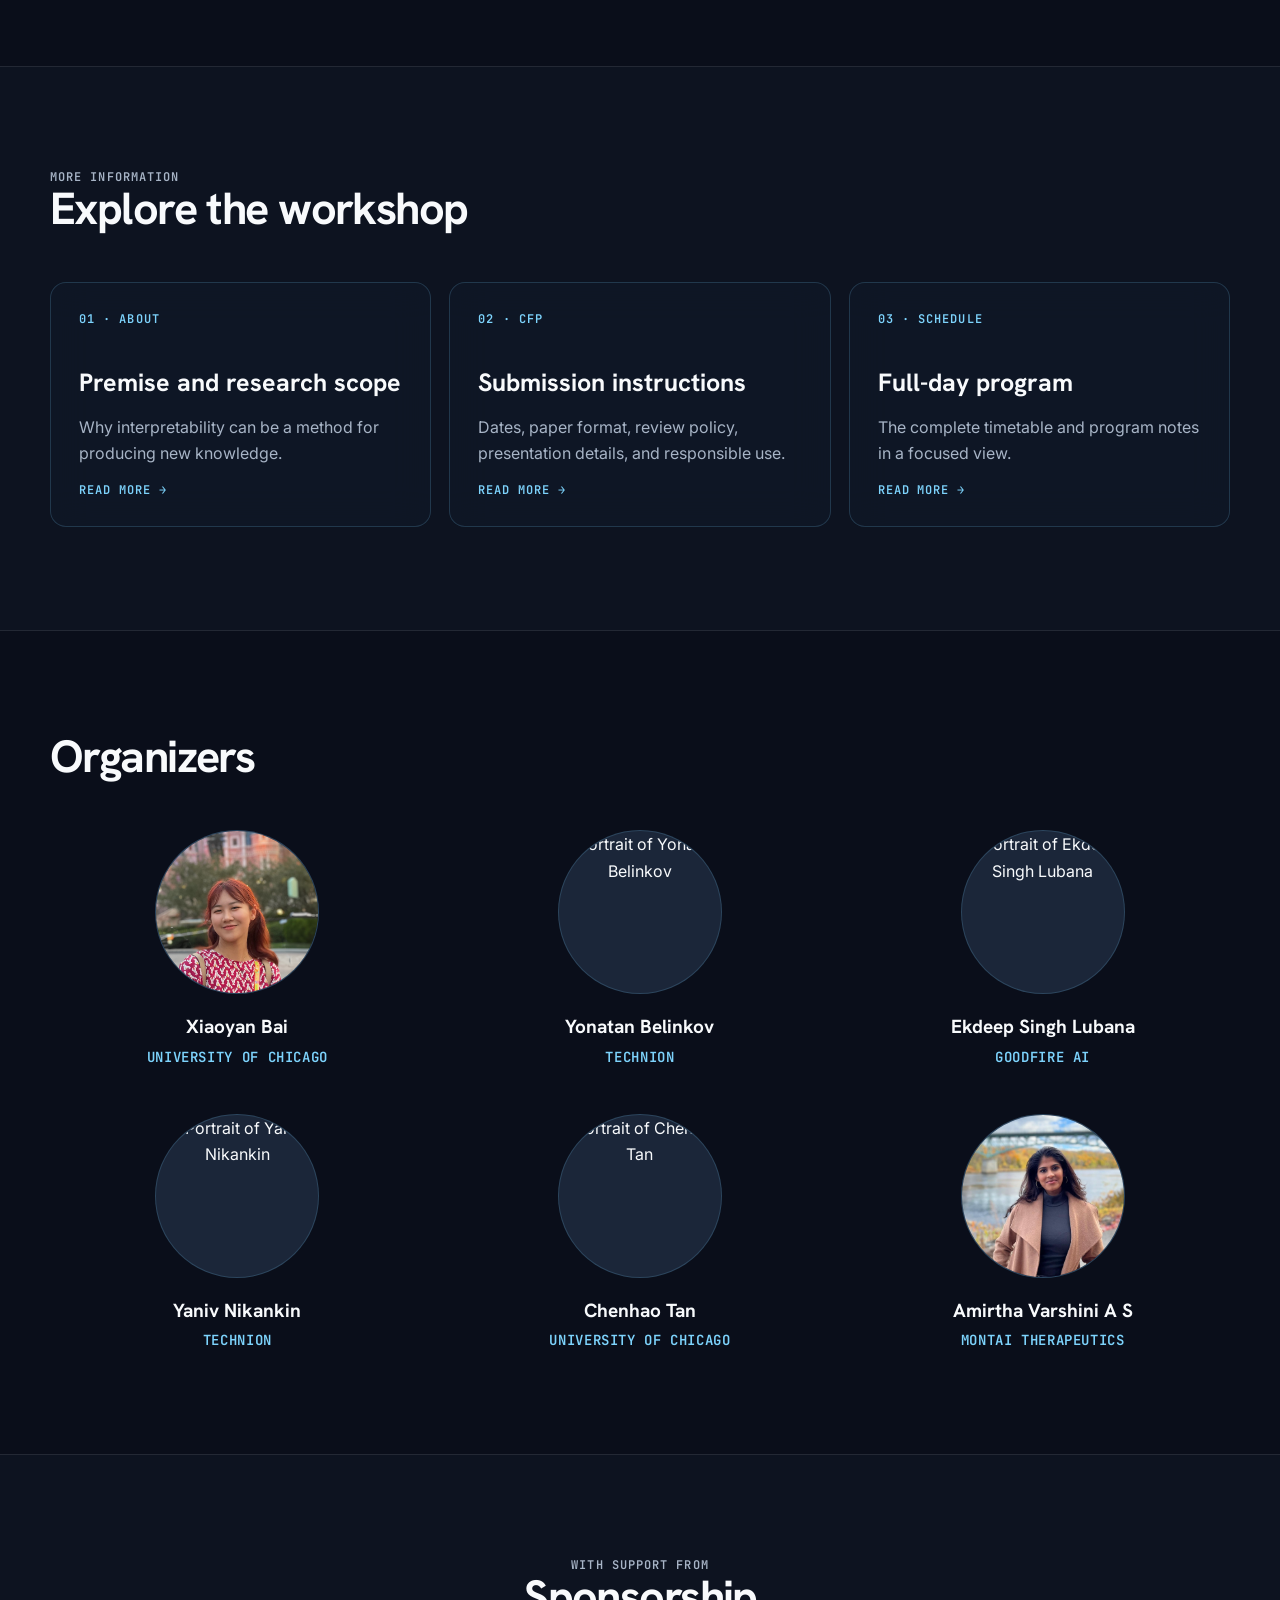
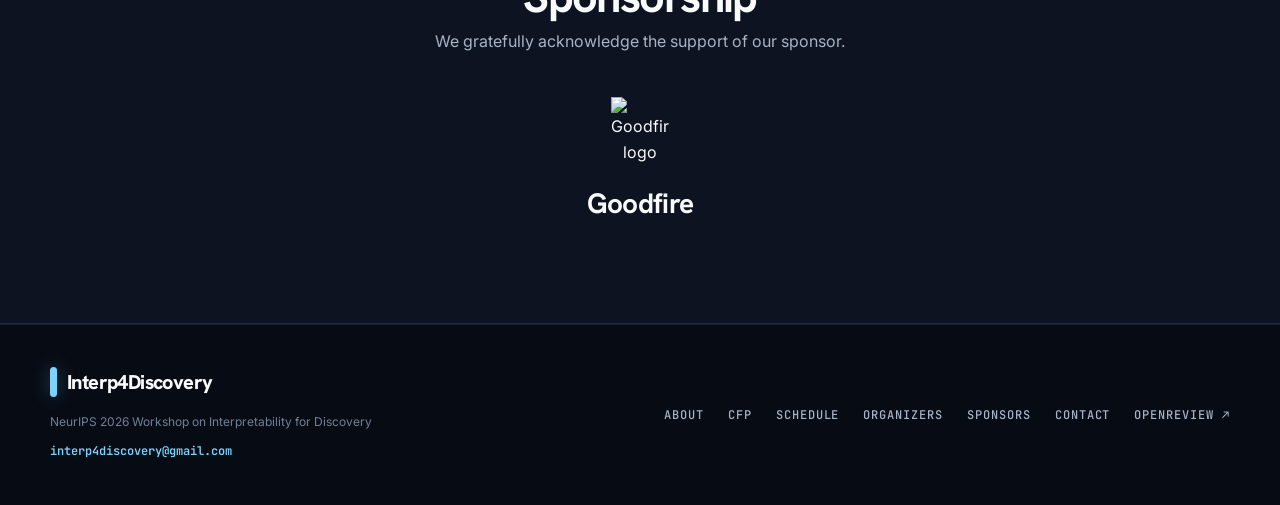
==== commit 4a573763: "add confirmed workshop speakers" ====
--- a/index.html
+++ b/index.html
@@ -117,17 +117,20 @@
         <div class="section-heading">
           <div><h2>Invited Speakers</h2></div>
         </div>
-        <!-- Speaker profiles preserved for publication later.
+        <!-- Additional speaker profiles preserved for publication later.
         <div class="speaker-grid">
-          <article class="speaker-card"><figure><img src="gasper.png" alt="Portrait of Gašper Beguš" /></figure><h3><a href="https://www.gasperbegus.com/home">Gašper Beguš</a></h3><p>UC Berkeley</p></article>
           <article class="speaker-card"><figure><img src="ArielPic.avif" alt="Portrait of Ariel Goldstein" /></figure><h3><a href="https://www.chia.cam.ac.uk/team/ariel-goldstein">Ariel Goldstein</a></h3><p>University of Cambridge</p></article>
           <article class="speaker-card"><figure><img class="been-photo" src="https://beenkim.github.io/images/Been_Kim.png" alt="Portrait of Been Kim" /></figure><h3><a href="https://beenkim.github.io/">Been Kim</a></h3><p>Google DeepMind</p></article>
           <article class="speaker-card"><figure><img src="DianboLiu.jpeg" alt="Portrait of Dianbo Liu" /></figure><h3><a href="https://www.asintelligence.xyz/">Dianbo Liu</a></h3><p>National University of Singapore</p></article>
+        </div>
+        -->
+        <div class="speaker-grid">
+          <article class="speaker-card"><figure><img src="gasper.png" alt="Portrait of Gašper Beguš" /></figure><h3><a href="https://www.gasperbegus.com/home">Gašper Beguš</a></h3><p>UC Berkeley</p></article>
+          <article class="speaker-card"><figure><img src="katrin_franke.jpg" alt="Portrait of Katrin Franke" /></figure><h3><a href="https://kfranke.com/">Katrin Franke</a></h3><p>Stanford University</p></article>
           <article class="speaker-card"><figure><img src="nick.jpeg" alt="Portrait of Nicholas Wang" /></figure><h3><a href="https://www.linkedin.com/in/nkwang24/">Nicholas Wang</a></h3><p>Goodfire</p></article>
           <article class="speaker-card"><figure><img src="john.jpg" alt="Portrait of John F. Wu" /></figure><h3><a href="https://jwuphysics.github.io/">John F. Wu</a></h3><p>Johns Hopkins University</p></article>
-        </div>
-        -->
-        <div class="speaker-announcement glass"><div><span>Speaker lineup</span><h3>To be announced soon</h3><p>Invited speakers will be published once all details are confirmed.</p></div></div>
+          <article class="speaker-more glass"><div><span>Speaker lineup</span><h3>More speakers coming soon</h3><p>We will share additional confirmed speakers here.</p></div></article>
+        </div>
       </div>
     </section>
 
--- a/styles.css
+++ b/styles.css
@@ -346,6 +346,10 @@
 .speaker-card h3 { margin-bottom: 2px; font-size: 21px; }
 .speaker-card h3 a:hover { color: var(--primary); }
 .speaker-card p { margin: 0; color: var(--primary); font: 600 14px/1.5 var(--mono); letter-spacing: 0.045em; text-transform: uppercase; }
+.speaker-more { min-height: 250px; grid-column: span 2; display: grid; place-items: center; align-self: stretch; padding: 30px; text-align: center; border-radius: 18px; }
+.speaker-more span { display: block; margin-bottom: 10px; color: var(--primary); font: 700 12px var(--mono); letter-spacing: 0.09em; text-transform: uppercase; }
+.speaker-more h3 { margin-bottom: 7px; font-size: clamp(25px, 3vw, 34px); letter-spacing: -0.035em; }
+.speaker-more p { margin: 0; color: var(--muted); font-size: 16px; }
 
 .organizer-grid { display: grid; grid-template-columns: repeat(3, 1fr); gap: 46px 28px; }
 .organizer-card { text-align: center; }
@@ -576,6 +580,7 @@
   .brand { font-size: 18px; }
   .hero-actions .button { width: 100%; }
   .speaker-grid { grid-template-columns: 1fr; }
+  .speaker-more { grid-column: span 1; }
   .organizer-grid { grid-template-columns: 1fr 1fr; gap-inline: 14px; }
   .speaker-card figure { aspect-ratio: 4 / 4.5; }
   .sponsor-card strong { font-size: 25px; }
